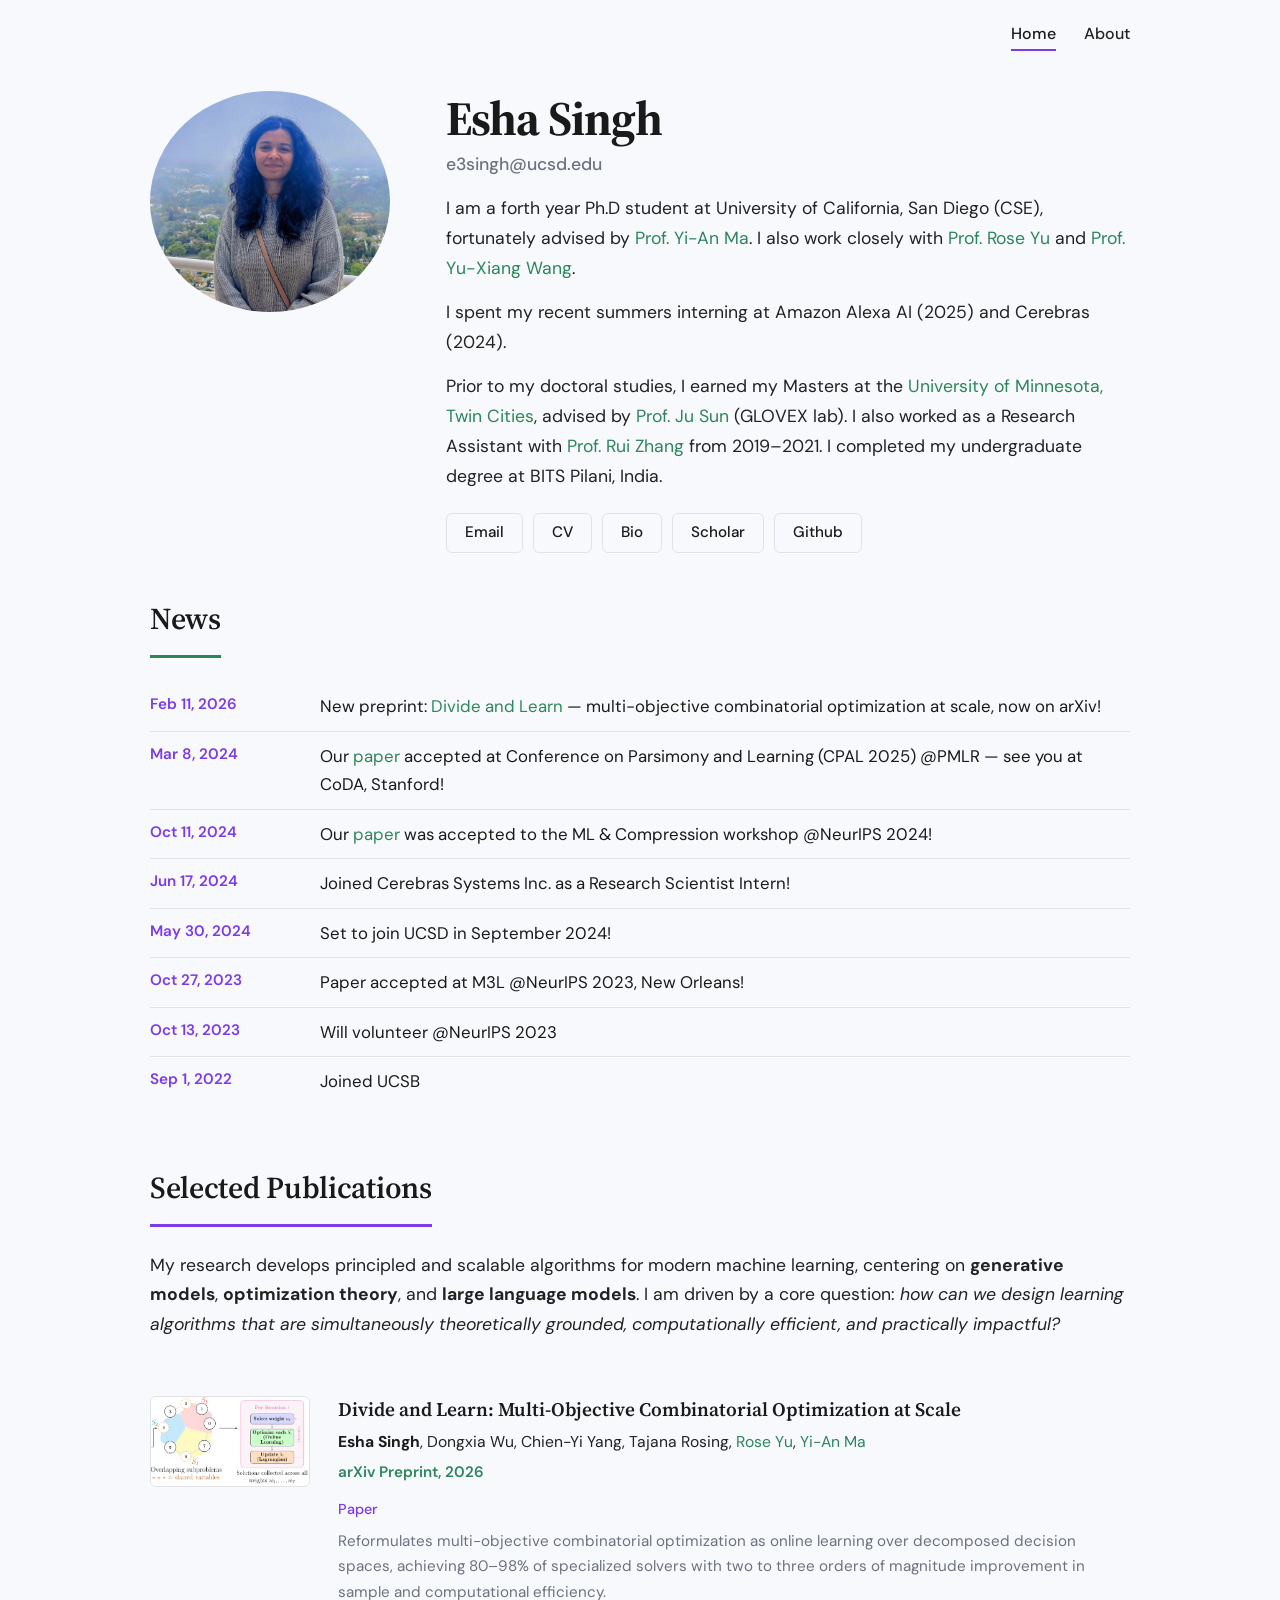
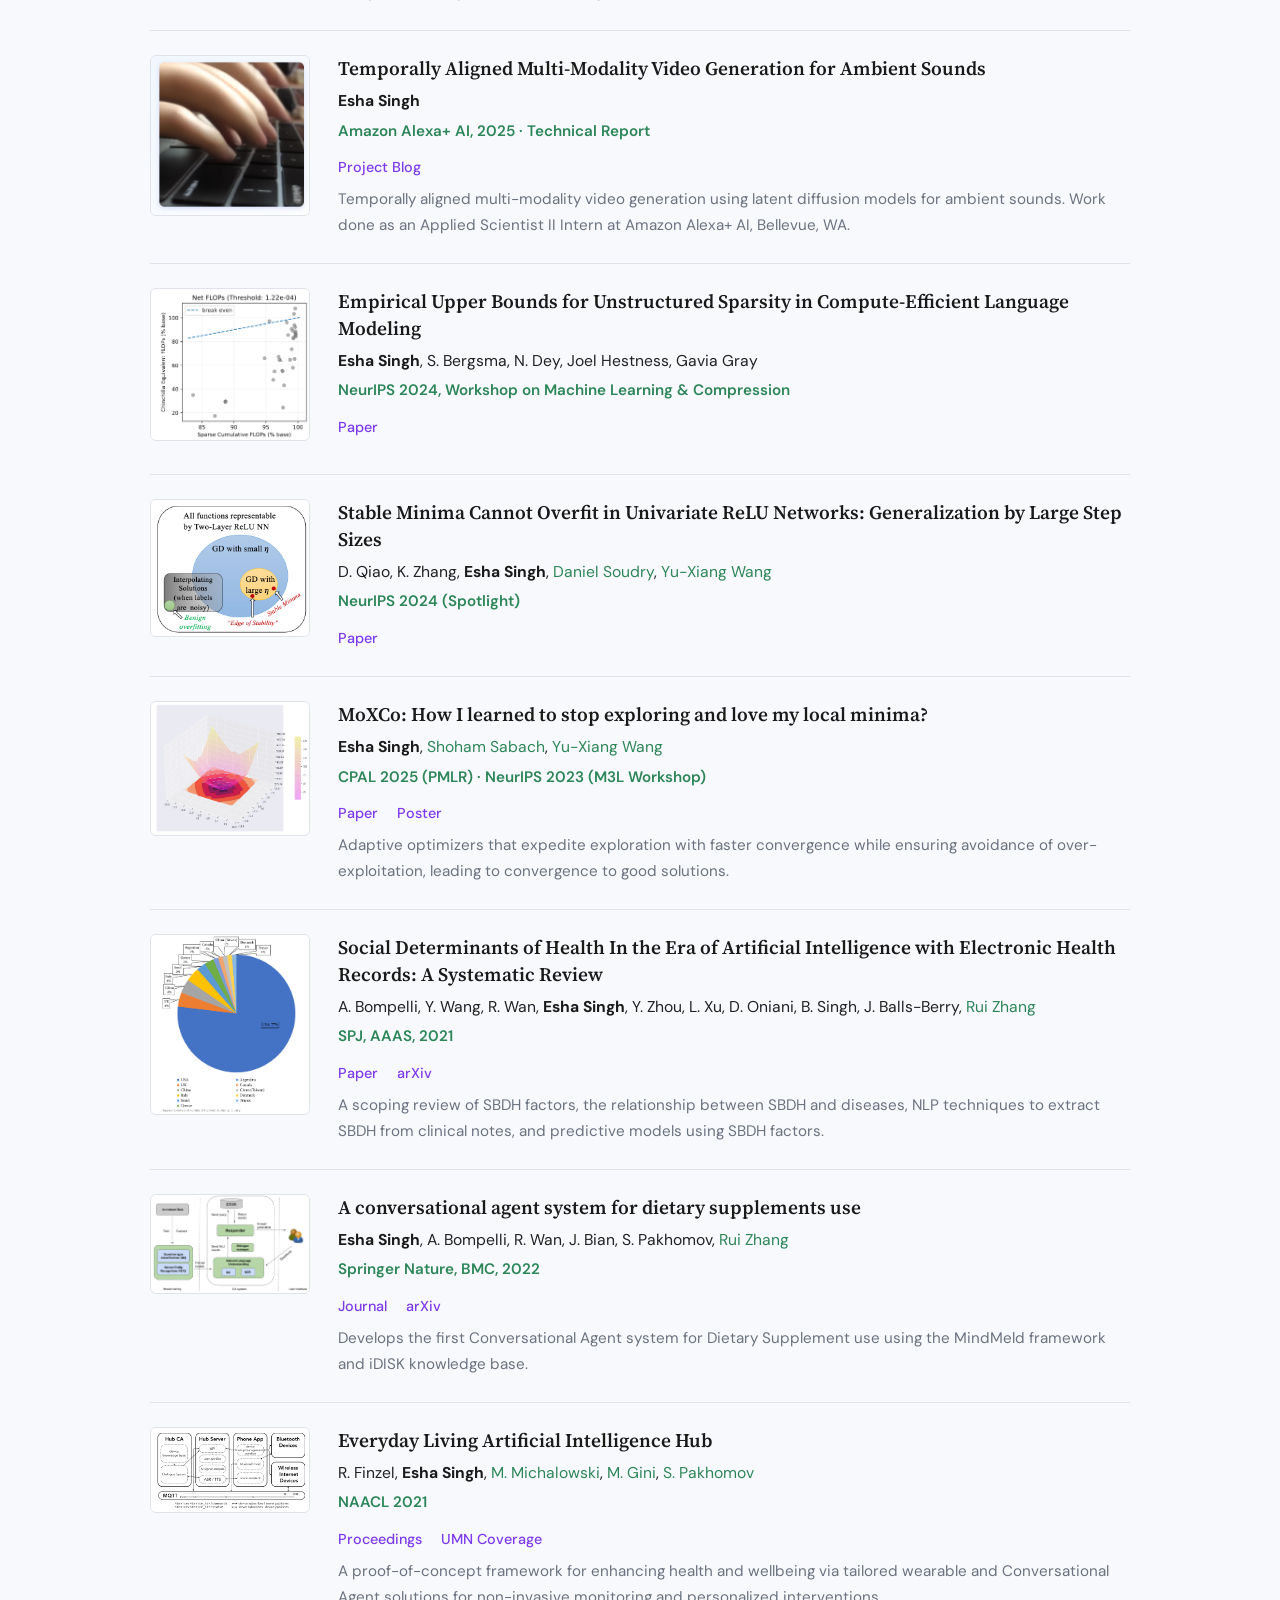
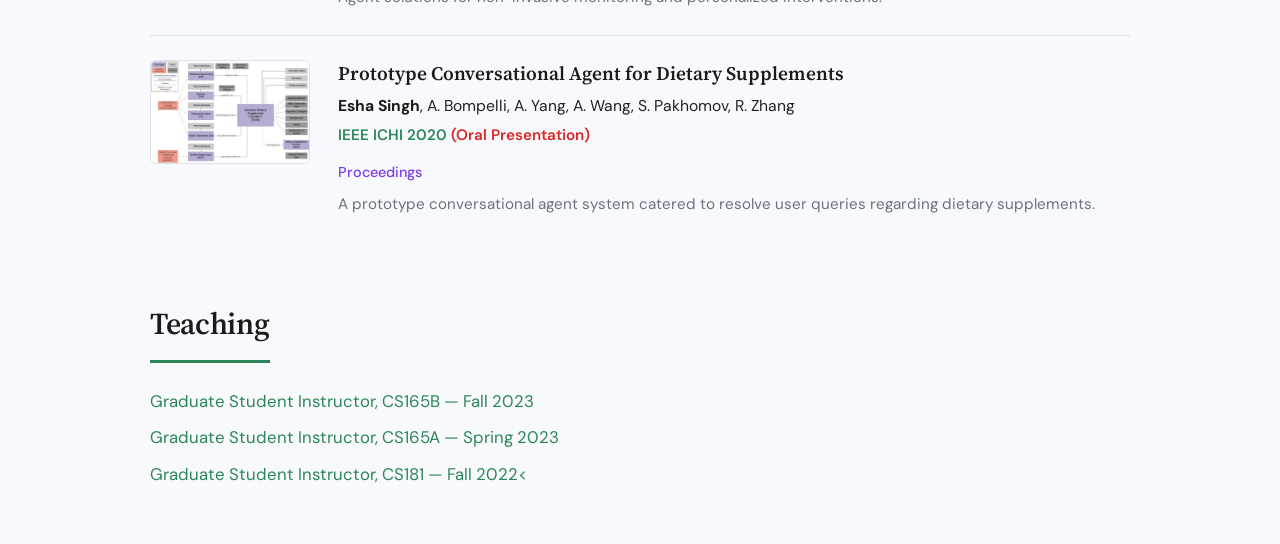
==== index.html @ 7a0de91f "Update fix email  index.html" ====
<!DOCTYPE HTML>
<html lang="en">
<head>
  <meta charset="UTF-8">
  <meta name="viewport" content="width=device-width, initial-scale=1">
  <title>Esha Singh</title>
  <link rel="preconnect" href="https://fonts.googleapis.com">
  <link href="https://fonts.googleapis.com/css2?family=Source+Serif+4:ital,opsz,wght@0,8..60,300;0,8..60,400;0,8..60,600;0,8..60,700;1,8..60,400&family=DM+Sans:wght@400;500;600&display=swap" rel="stylesheet">
  <style>
    :root {
      --text-primary: #1a1a1a;
      --text-secondary: #222;
      --text-muted: #6b7280;
      --accent: #2d8659;
      --accent-hover: #236b47;
      --accent-green: #2d8659;
      --accent-purple: #7c3aed;
      --accent-blue: #2563eb;
      --bg: #f8f9fc;
      --card-bg: #fff;
      --border: #e0e2ea;
      --highlight-bg: #ecfdf5;
    }

    * { margin: 0; padding: 0; box-sizing: border-box; }

    body {
      font-family: 'DM Sans', sans-serif;
      background: var(--bg);
      color: var(--text-primary);
      font-size: 17px;
      line-height: 1.7;
      -webkit-font-smoothing: antialiased;
    }

    a {
      color: var(--accent);
      text-decoration: none;
      transition: color 0.2s;
    }
    a:hover { color: var(--accent-hover); text-decoration: underline; }

    /* ── NAV ── */
    nav {
      max-width: 1060px;
      margin: 0 auto;
      padding: 20px 40px 0;
      display: flex;
      justify-content: flex-end;
      gap: 28px;
    }
    nav a {
      font-size: 1rem;
      font-weight: 500;
      color: var(--text-secondary);
      text-decoration: none;
      padding-bottom: 2px;
      border-bottom: 2px solid transparent;
      transition: all 0.2s;
    }
    nav a:hover {
      color: var(--text-primary);
      text-decoration: none;
      border-bottom-color: var(--accent-purple);
    }
    nav a.active {
      color: var(--text-primary);
      border-bottom-color: var(--accent-purple);
    }

    /* ── HERO ── */
    .hero {
      max-width: 1060px;
      margin: 0 auto;
      padding: 40px 40px 40px;
      display: flex;
      gap: 56px;
      align-items: flex-start;
    }

    .hero-photo {
      flex-shrink: 0;
      width: 240px;
    }
    .hero-photo img {
      width: 100%;
      max-width: 240px;
      height: auto;
      border-radius: 50%;
      display: block;
    }

    .hero-text h1 {
      font-family: 'Source Serif 4', serif;
      font-weight: 700;
      font-size: 3rem;
      letter-spacing: -0.02em;
      line-height: 1.15;
      margin-bottom: 4px;
    }

    .hero-email {
      font-size: 1rem;
      margin-bottom: 18px;
      color: var(--text-muted);
    }
    .hero-email a {
      color: var(--text-muted);
      font-weight: 500;
    }
    .hero-email a:hover { color: var(--accent); }

    .hero-text p {
      font-size: 1.1rem;
      color: var(--text-secondary);
      margin-bottom: 14px;
    }

    .hero-links {
      margin-top: 22px;
      display: flex;
      flex-wrap: wrap;
      gap: 10px;
    }
    .hero-links a {
      display: inline-block;
      padding: 6px 18px;
      border: 1.5px solid var(--border);
      border-radius: 6px;
      font-size: 0.95rem;
      font-weight: 500;
      color: var(--text-primary);
      transition: all 0.2s;
    }
    .hero-links a:hover {
      border-color: var(--accent);
      color: var(--accent);
      text-decoration: none;
      background: var(--highlight-bg);
    }

    /* ── SECTIONS ── */
    .container {
      max-width: 1060px;
      margin: 0 auto;
      padding: 0 40px;
    }

    section { margin-bottom: 56px; }

    h2 {
      font-family: 'Source Serif 4', serif;
      font-size: 1.9rem;
      font-weight: 600;
      margin-bottom: 24px;
      letter-spacing: -0.01em;
      padding-bottom: 10px;
      border-bottom: 3px solid var(--accent);
      display: inline-block;
    }

    /* Alternating cool tones on section headers */
    section:nth-of-type(2) h2 { border-bottom-color: var(--accent-purple); }
    section:nth-of-type(3) h2 { border-bottom-color: var(--accent-green); }

    /* ── NEWS ── */
    .news-item {
      display: flex;
      gap: 20px;
      padding: 10px 0;
      border-bottom: 1px solid var(--border);
      font-size: 1.05rem;
    }
    .news-item:last-child { border-bottom: none; }
    .news-date {
      flex-shrink: 0;
      width: 150px;
      font-weight: 600;
      color: var(--accent-purple);
      font-size: 0.95rem;
    }

    /* ── RESEARCH ── */
    .research-intro {
      font-size: 1.1rem;
      color: var(--text-secondary);
      margin-bottom: 32px;
    }

    .paper {
      display: flex;
      gap: 28px;
      padding: 24px 0;
      border-bottom: 1px solid var(--border);
      align-items: flex-start;
    }
    .paper:last-child { border-bottom: none; }

    .paper-thumb {
      flex-shrink: 0;
      width: 160px;
    }
    .paper-thumb img {
      width: 160px;
      border-radius: 6px;
      border: 1px solid var(--border);
    }

    .paper-info { flex: 1; }

    .paper-title {
      font-family: 'Source Serif 4', serif;
      font-size: 1.2rem;
      font-weight: 600;
      color: var(--text-primary);
      line-height: 1.4;
      margin-bottom: 6px;
    }
    .paper-title a { color: var(--text-primary); }
    .paper-title a:hover { color: var(--accent); }

    .paper-authors {
      font-size: 0.98rem;
      color: var(--text-secondary);
      margin-bottom: 4px;
    }
    .paper-authors strong { color: var(--text-primary); }

    .paper-venue {
      font-size: 0.95rem;
      font-weight: 600;
      color: var(--accent-green);
      margin-bottom: 8px;
    }
    .paper-venue .oral { color: #dc2626; }

    .paper-desc {
      font-size: 0.95rem;
      color: var(--text-muted);
      margin-top: 6px;
    }

    .paper-links a {
      font-size: 0.9rem;
      font-weight: 500;
      margin-right: 14px;
      color: var(--accent-purple);
    }
    .paper-links a:hover { color: var(--accent); }

    /* ── TEACHING ── */
    .teaching-list {
      font-size: 1.05rem;
      color: var(--text-secondary);
    }
    .teaching-list p { margin-bottom: 8px; }

    /* ── FOOTER ── */
    footer {
      text-align: center;
      padding: 40px 20px 30px;
      font-size: 0.85rem;
      color: var(--text-muted);
    }

    /* ── RESPONSIVE ── */
    @media (max-width: 700px) {
      .hero {
        flex-direction: column;
        padding: 36px 20px 24px;
        gap: 28px;
      }
      .hero-photo { width: 180px; }
      .hero-photo img { width: 180px; height: 180px; }
      .hero-text h1 { font-size: 2.2rem; }
      .container { padding: 0 20px; }
      .paper { flex-direction: column; gap: 14px; }
      .paper-thumb { width: 100%; }
      .paper-thumb img { width: 100%; max-width: 240px; height: auto; }
      .news-item { flex-direction: column; gap: 2px; }
      .news-date { width: auto; }
    }
  </style>
</head>
<body>

  <!-- ══════ NAV ══════ -->
  <nav>
    <a href="index.html" class="active">Home</a>
    <a href="about.html">About</a>
  </nav>

  <!-- ══════ HERO ══════ -->
  <header class="hero">
    <div class="hero-photo">
      <img src="images/EshaSingh.jpg" alt="Esha Singh">
    </div>
    <div class="hero-text">
      <h1>Esha Singh</h1>
      <p class="hero-email"><a href="mailto:e3singh@ucsd.edu">e3singh@ucsd.edu</a></p>
      <p>
        I am a forth year Ph.D student at University of California, San Diego (CSE), fortunately advised by <a href="https://sites.google.com/view/yianma/home">Prof. Yi-An Ma</a>. I also work closely with <a href="https://roseyu.com/">Prof. Rose Yu</a> and <a href="https://sites.cs.ucsb.edu/~yuxiangw/">Prof. Yu-Xiang Wang</a>.
      </p>
      <p>
        I spent my recent summers interning at Amazon Alexa AI (2025) and Cerebras (2024).
      </p>
      <p>
        Prior to my doctoral studies, I earned my Masters at the <a href="https://cse.umn.edu/cs">University of Minnesota, Twin Cities</a>, advised by <a href="https://sunju.org/">Prof. Ju Sun</a> (GLOVEX lab). I also worked as a Research Assistant with <a href="https://ruizhang.umn.edu/">Prof. Rui Zhang</a> from 2019–2021. I completed my undergraduate degree at BITS Pilani, India.
      </p>
      <div class="hero-links">
        <a href="mailto:e3singh@ucsd.edu">Email</a>
        <a href="data/EshaSingh-CV.pdf">CV</a>
        <a href="data/EshaSingh-bio.txt">Bio</a>
        <a href="https://scholar.google.com/citations?user=8w_EDpgAAAAJ&hl=en">Scholar</a>
        <a href="https://github.com/esha-singh/">Github</a>
      </div>
    </div>
  </header>

  <div class="container">

    <!-- ══════ NEWS ══════ -->
    <section>
      <h2>News</h2>
      <div class="news-item">
        <span class="news-date">Feb 11, 2026</span>
        <span>New preprint: <a href="https://arxiv.org/abs/2602.11346">Divide and Learn</a> — multi-objective combinatorial optimization at scale, now on arXiv!</span>
      </div>
      <div class="news-item">
        <span class="news-date">Mar 8, 2024</span>
        <span>Our <a href="https://neurips.cc/virtual/2024/workshop/84753">paper</a> accepted at Conference on Parsimony and Learning (CPAL 2025) @PMLR — see you at CoDA, Stanford!</span>
      </div>
      <div class="news-item">
        <span class="news-date">Oct 11, 2024</span>
        <span>Our <a href="https://neurips.cc/virtual/2024/workshop/84753">paper</a> was accepted to the ML &amp; Compression workshop @NeurIPS 2024!</span>
      </div>
      <div class="news-item">
        <span class="news-date">Jun 17, 2024</span>
        <span>Joined Cerebras Systems Inc. as a Research Scientist Intern!</span>
      </div>
      <div class="news-item">
        <span class="news-date">May 30, 2024</span>
        <span>Set to join UCSD in September 2024!</span>
      </div>
      <div class="news-item">
        <span class="news-date">Oct 27, 2023</span>
        <span>Paper accepted at M3L @NeurIPS 2023, New Orleans!</span>
      </div>
      <div class="news-item">
        <span class="news-date">Oct 13, 2023</span>
        <span>Will volunteer @NeurIPS 2023</span>
      </div>
      <div class="news-item">
        <span class="news-date">Sep 1, 2022</span>
        <span>Joined UCSB</span>
      </div>
    </section>

    <!-- ══════ RESEARCH ══════ -->
    <section>
      <h2>Selected Publications</h2>
      <p class="research-intro">
        My research develops principled and scalable algorithms for modern machine learning, centering on <strong>generative models</strong>, <strong>optimization theory</strong>, and <strong>large language models</strong>. I am driven by a core question: <em>how can we design learning algorithms that are simultaneously theoretically grounded, computationally efficient, and practically impactful?</em>
      </p>

      <div class="paper">
        <div class="paper-thumb"><img src="images/divide_and_learn.png" alt="divide and learn"></div>
        <div class="paper-info">
          <div class="paper-title"><a href="https://arxiv.org/abs/2602.11346">Divide and Learn: Multi-Objective Combinatorial Optimization at Scale</a></div>
          <div class="paper-authors"><strong>Esha Singh</strong>, Dongxia Wu, Chien-Yi Yang, Tajana Rosing, <a href="https://roseyu.com/">Rose Yu</a>, <a href="https://sites.google.com/view/yianma/home">Yi-An Ma</a></div>
          <div class="paper-venue">arXiv Preprint, 2026</div>
          <div class="paper-links"><a href="https://arxiv.org/abs/2602.11346">Paper</a></div>
          <p class="paper-desc">Reformulates multi-objective combinatorial optimization as online learning over decomposed decision spaces, achieving 80–98% of specialized solvers with two to three orders of magnitude improvement in sample and computational efficiency.</p>
        </div>
      </div>

      <div class="paper">
        <div class="paper-thumb"><img src="images/ambientnova.png" alt="ambient nova"></div>
        <div class="paper-info">
          <div class="paper-title"><a href="https://esha-singh.github.io/ambientnova/">Temporally Aligned Multi-Modality Video Generation for Ambient Sounds</a></div>
          <div class="paper-authors"><strong>Esha Singh</strong></div>
          <div class="paper-venue">Amazon Alexa+ AI, 2025 · Technical Report</div>
          <div class="paper-links"><a href="https://esha-singh.github.io/ambientnova/">Project Blog</a></div>
          <p class="paper-desc">Temporally aligned multi-modality video generation using latent diffusion models for ambient sounds. Work done as an Applied Scientist II Intern at Amazon Alexa+ AI, Bellevue, WA.</p>
        </div>
      </div>

      <div class="paper">
        <div class="paper-thumb"><img src="images/sparsity.png" alt="sparsity"></div>
        <div class="paper-info">
          <div class="paper-title"><a href="https://openreview.net/forum?id=8s8w7nwCuk">Empirical Upper Bounds for Unstructured Sparsity in Compute-Efficient Language Modeling</a></div>
          <div class="paper-authors"><strong>Esha Singh</strong>, S. Bergsma, N. Dey, Joel Hestness, Gavia Gray</div>
          <div class="paper-venue">NeurIPS 2024, Workshop on Machine Learning &amp; Compression</div>
          <div class="paper-links"><a href="">Paper</a></div>
        </div>
      </div>

      <div class="paper">
        <div class="paper-thumb"><img src="images/twonn.png" alt="twonn"></div>
        <div class="paper-info">
          <div class="paper-title"><a href="https://openreview.net/forum?id=8s8w7nwCuk">Stable Minima Cannot Overfit in Univariate ReLU Networks: Generalization by Large Step Sizes</a></div>
          <div class="paper-authors">D. Qiao, K. Zhang, <strong>Esha Singh</strong>, <a href="https://soudry.github.io/">Daniel Soudry</a>, <a href="https://sites.cs.ucsb.edu/~yuxiangw/">Yu-Xiang Wang</a></div>
          <div class="paper-venue">NeurIPS 2024 (Spotlight)</div>
          <div class="paper-links"><a href="https://arxiv.org/abs/2406.06838">Paper</a></div>
        </div>
      </div>

      <div class="paper">
        <div class="paper-thumb"><img src="images/losslandscape_moxco.png" alt="moxco"></div>
        <div class="paper-info">
          <div class="paper-title"><a href="https://openreview.net/forum?id=8s8w7nwCuk">MoXCo: How I learned to stop exploring and love my local minima?</a></div>
          <div class="paper-authors"><strong>Esha Singh</strong>, <a href="https://scholar.google.com/citations?user=42D12TkAAAAJ&hl=en">Shoham Sabach</a>, <a href="https://sites.cs.ucsb.edu/~yuxiangw/">Yu-Xiang Wang</a></div>
          <div class="paper-venue">CPAL 2025 (PMLR) · NeurIPS 2023 (M3L Workshop)</div>
          <div class="paper-links"><a href="https://openreview.net/forum?id=8s8w7nwCuk">Paper</a> <a href="https://neurips.cc/virtual/2023/workshop/66507">Poster</a></div>
          <p class="paper-desc">Adaptive optimizers that expedite exploration with faster convergence while ensuring avoidance of over-exploitation, leading to convergence to good solutions.</p>
        </div>
      </div>

      <div class="paper">
        <div class="paper-thumb"><img src="images/survey.png" alt="survey"></div>
        <div class="paper-info">
          <div class="paper-title"><a href="https://spj.science.org/doi/10.34133/2021/9759016?permanently=true">Social Determinants of Health In the Era of Artificial Intelligence with Electronic Health Records: A Systematic Review</a></div>
          <div class="paper-authors">A. Bompelli, Y. Wang, R. Wan, <strong>Esha Singh</strong>, Y. Zhou, L. Xu, D. Oniani, B. Singh, J. Balls-Berry, <a href="https://ruizhang.umn.edu/">Rui Zhang</a></div>
          <div class="paper-venue">SPJ, AAAS, 2021</div>
          <div class="paper-links"><a href="https://spj.science.org/doi/10.34133/2021/9759016?permanently=true">Paper</a> <a href="https://arxiv.org/abs/2102.04216">arXiv</a></div>
          <p class="paper-desc">A scoping review of SBDH factors, the relationship between SBDH and diseases, NLP techniques to extract SBDH from clinical notes, and predictive models using SBDH factors.</p>
        </div>
      </div>

      <div class="paper">
        <div class="paper-thumb"><img src="images/NLU.png" alt="conversational agent"></div>
        <div class="paper-info">
          <div class="paper-title"><a href="https://bmcmedinformdecismak.biomedcentral.com/articles/10.1186/s12911-022-01888-5">A conversational agent system for dietary supplements use</a></div>
          <div class="paper-authors"><strong>Esha Singh</strong>, A. Bompelli, R. Wan, J. Bian, S. Pakhomov, <a href="https://ruizhang.umn.edu/">Rui Zhang</a></div>
          <div class="paper-venue">Springer Nature, BMC, 2022</div>
          <div class="paper-links"><a href="https://bmcmedinformdecismak.biomedcentral.com/articles/10.1186/s12911-022-01888-5">Journal</a> <a href="https://arxiv.org/abs/2104.01543">arXiv</a></div>
          <p class="paper-desc">Develops the first Conversational Agent system for Dietary Supplement use using the MindMeld framework and iDISK knowledge base.</p>
        </div>
      </div>

      <div class="paper">
        <div class="paper-thumb"><img src="images/everydayliving.png" alt="everyday living AI"></div>
        <div class="paper-info">
          <div class="paper-title"><a href="https://aclanthology.org/2021.dash-1.15/">Everyday Living Artificial Intelligence Hub</a></div>
          <div class="paper-authors">R. Finzel, <strong>Esha Singh</strong>, <a href="https://nursing.umn.edu/our-faculty-staff/our-faculty/martin-michalowski">M. Michalowski</a>, <a href="https://cse.umn.edu/cs/maria-gini">M. Gini</a>, <a href="https://www.pharmacy.umn.edu/our-faculty-staff/our-faculty/serguei-pakhomov">S. Pakhomov</a></div>
          <div class="paper-venue">NAACL 2021</div>
          <div class="paper-links"><a href="https://aclanthology.org/2021.dash-1.15/">Proceedings</a> <a href="https://cse.umn.edu/cs/feature-stories/everyday-living-artificial-intelligence-hub-conference-paper">UMN Coverage</a></div>
          <p class="paper-desc">A proof-of-concept framework for enhancing health and wellbeing via tailored wearable and Conversational Agent solutions for non-invasive monitoring and personalized interventions.</p>
        </div>
      </div>

      <div class="paper">
        <div class="paper-thumb"><img src="images/idisk.png" alt="idisk"></div>
        <div class="paper-info">
          <div class="paper-title"><a href="https://ieeexplore.ieee.org/document/9374355">Prototype Conversational Agent for Dietary Supplements</a></div>
          <div class="paper-authors"><strong>Esha Singh</strong>, A. Bompelli, A. Yang, A. Wang, S. Pakhomov, R. Zhang</div>
          <div class="paper-venue">IEEE ICHI 2020 <span class="oral">(Oral Presentation)</span></div>
          <div class="paper-links"><a href="https://ieeexplore.ieee.org/document/9374355">Proceedings</a></div>
          <p class="paper-desc">A prototype conversational agent system catered to resolve user queries regarding dietary supplements.</p>
        </div>
      </div>
    </section>

    <!-- ══════ TEACHING ══════ -->
    <section>
      <h2>Teaching</h2>
      <div class="teaching-list">
        <p><a href="https://sites.cs.ucsb.edu/~yuxiangw/classes/CS165B-2023Fall/">Graduate Student Instructor, CS165B — Fall 2023</a></p>
        <p><a href="https://sites.cs.ucsb.edu/~yuxiangw/classes/AICourse-2023Spring/">Graduate Student Instructor, CS165A — Spring 2023</a></p>
        <p><a href="https://bionicvisionlab.org/teaching/2022-fall-cs181/">Graduate Student Instructor, CS181 — Fall 2022<
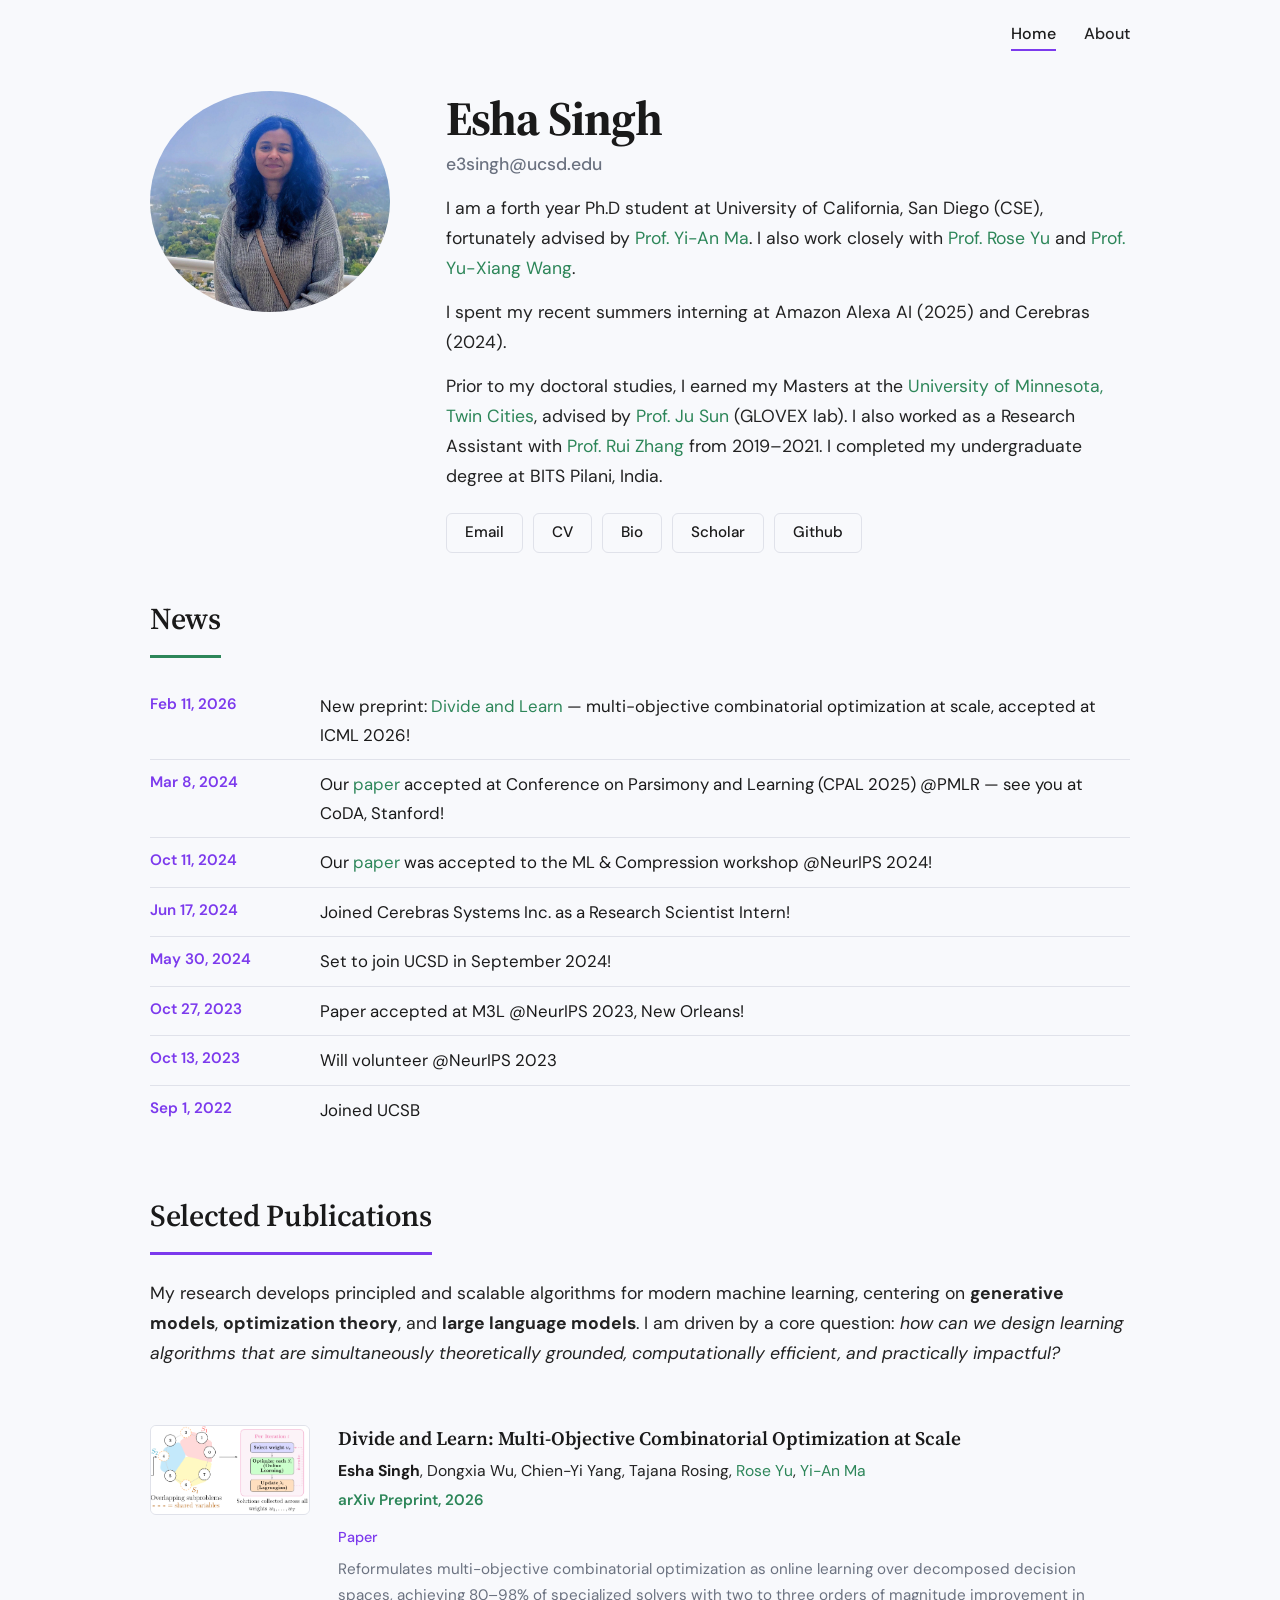
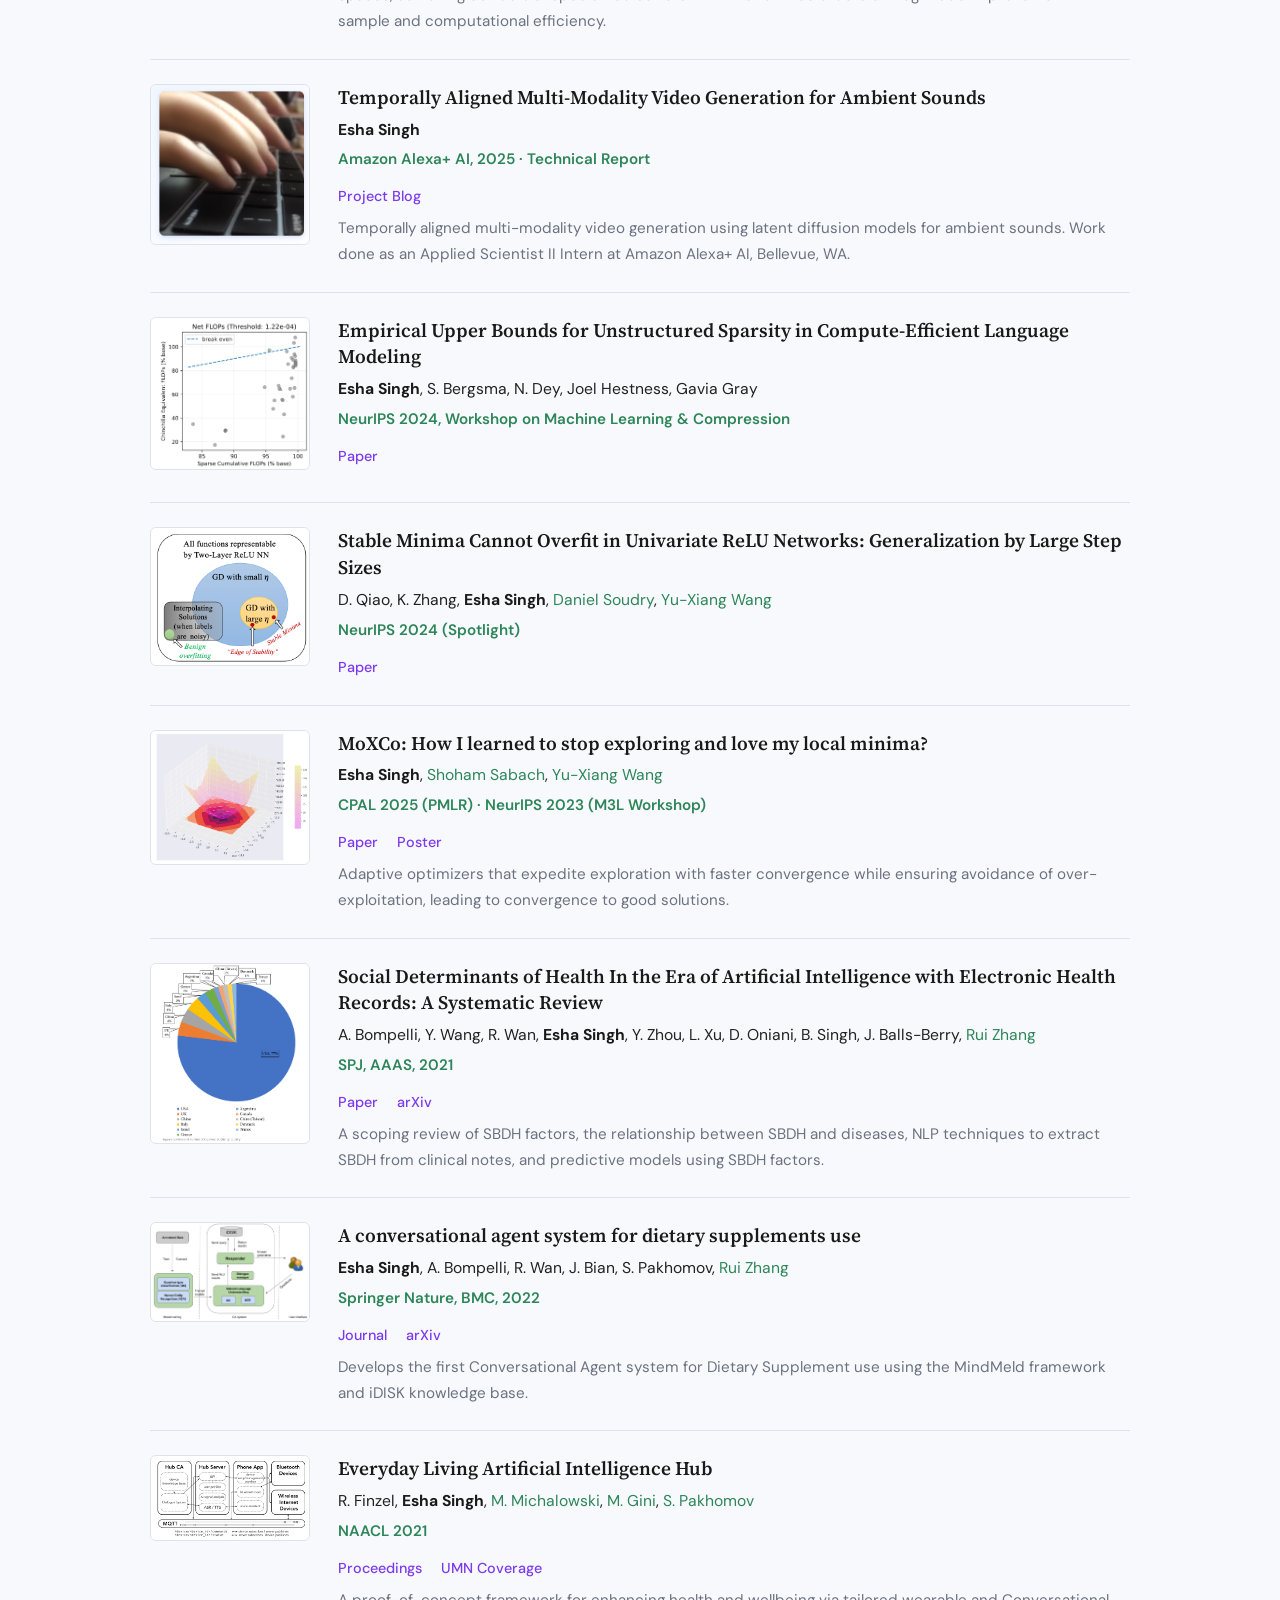
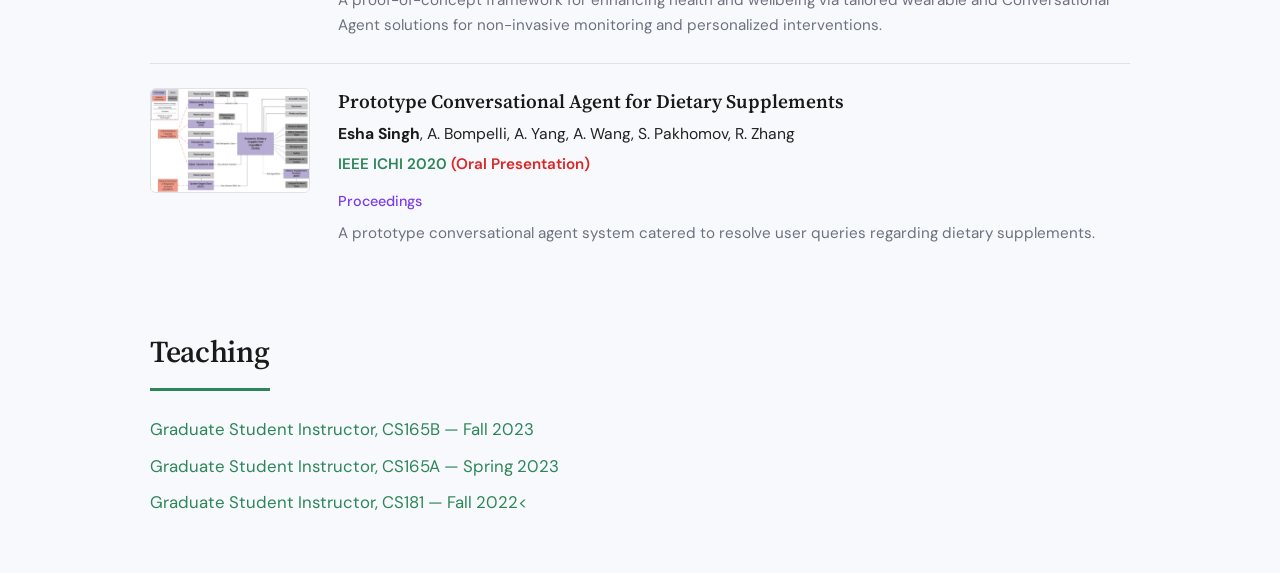
==== commit f838a1d9: "Update index.html" ====
--- a/index.html
+++ b/index.html
@@ -324,7 +324,7 @@
       <h2>News</h2>
       <div class="news-item">
         <span class="news-date">Feb 11, 2026</span>
-        <span>New preprint: <a href="https://arxiv.org/abs/2602.11346">Divide and Learn</a> — multi-objective combinatorial optimization at scale, now on arXiv!</span>
+        <span>New preprint: <a href="https://arxiv.org/abs/2602.11346">Divide and Learn</a> — multi-objective combinatorial optimization at scale, accepted at ICML 2026!</span>
       </div>
       <div class="news-item">
         <span class="news-date">Mar 8, 2024</span>
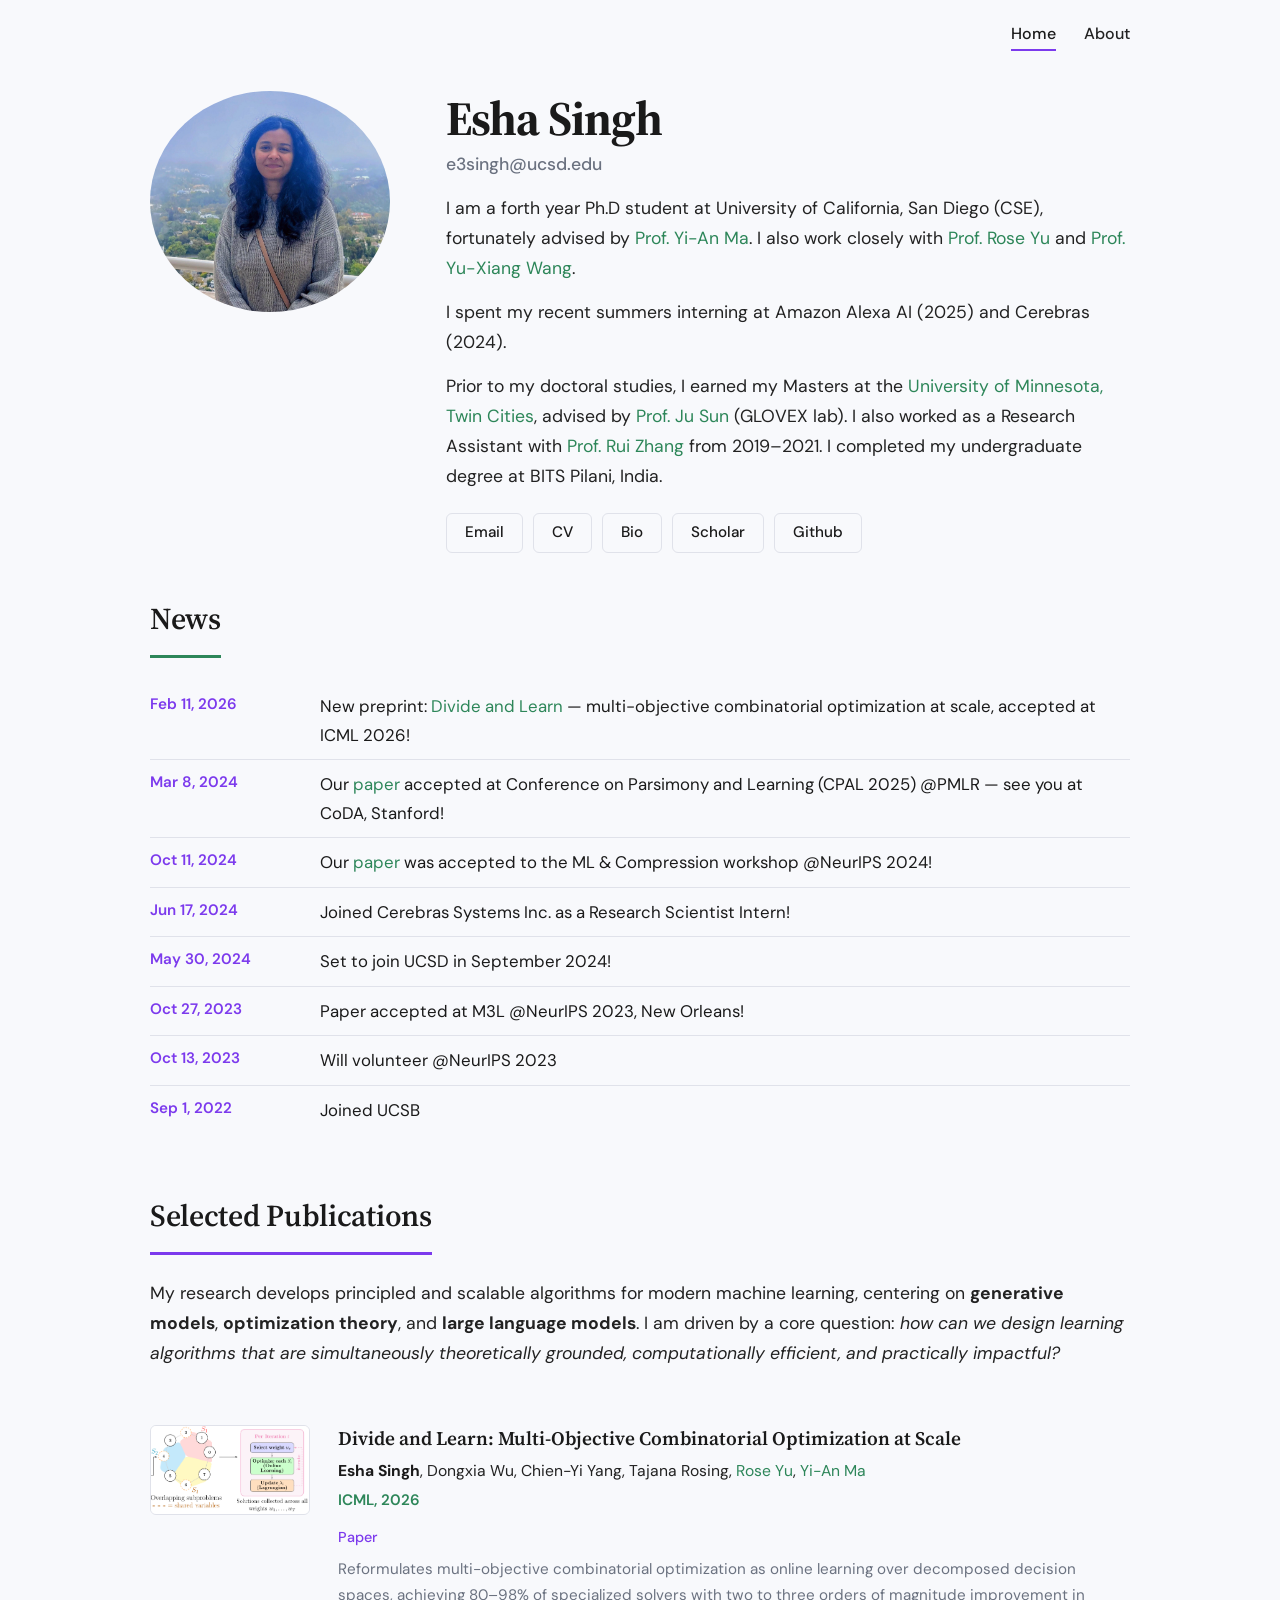
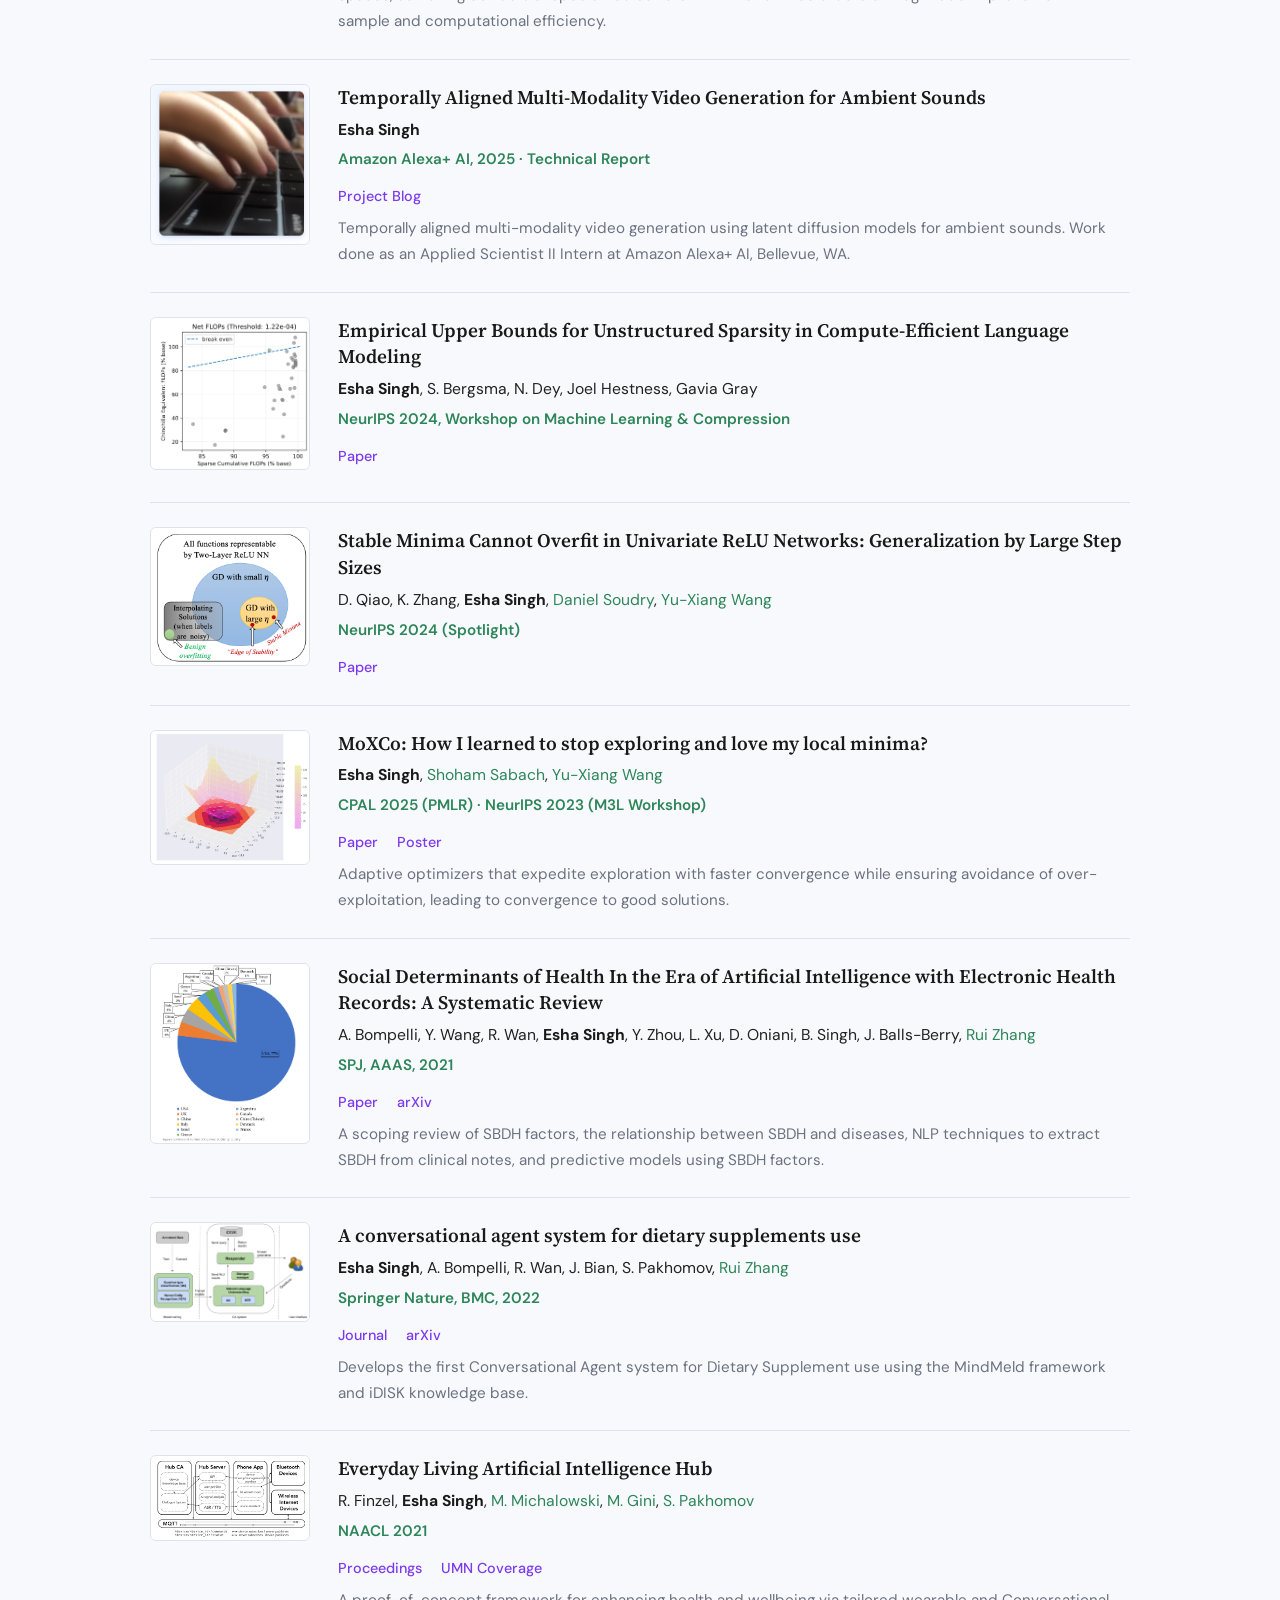
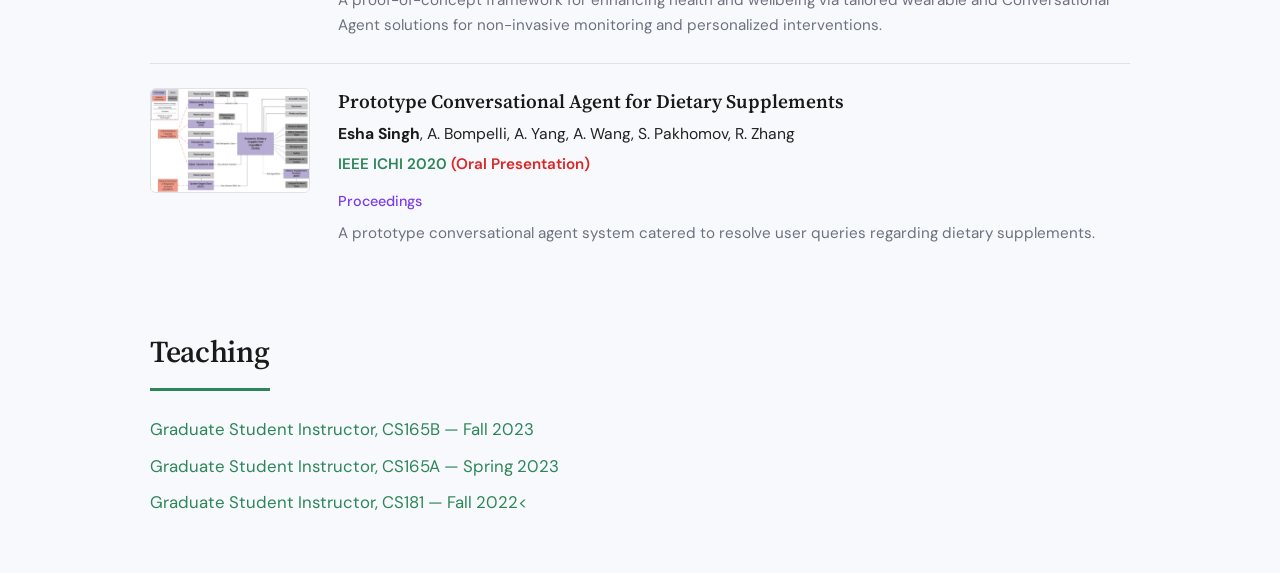
==== commit 1b4aa0cb: "Update index.html" ====
--- a/index.html
+++ b/index.html
@@ -368,7 +368,7 @@
         <div class="paper-info">
           <div class="paper-title"><a href="https://arxiv.org/abs/2602.11346">Divide and Learn: Multi-Objective Combinatorial Optimization at Scale</a></div>
           <div class="paper-authors"><strong>Esha Singh</strong>, Dongxia Wu, Chien-Yi Yang, Tajana Rosing, <a href="https://roseyu.com/">Rose Yu</a>, <a href="https://sites.google.com/view/yianma/home">Yi-An Ma</a></div>
-          <div class="paper-venue">arXiv Preprint, 2026</div>
+          <div class="paper-venue">ICML, 2026</div>
           <div class="paper-links"><a href="https://arxiv.org/abs/2602.11346">Paper</a></div>
           <p class="paper-desc">Reformulates multi-objective combinatorial optimization as online learning over decomposed decision spaces, achieving 80–98% of specialized solvers with two to three orders of magnitude improvement in sample and computational efficiency.</p>
         </div>
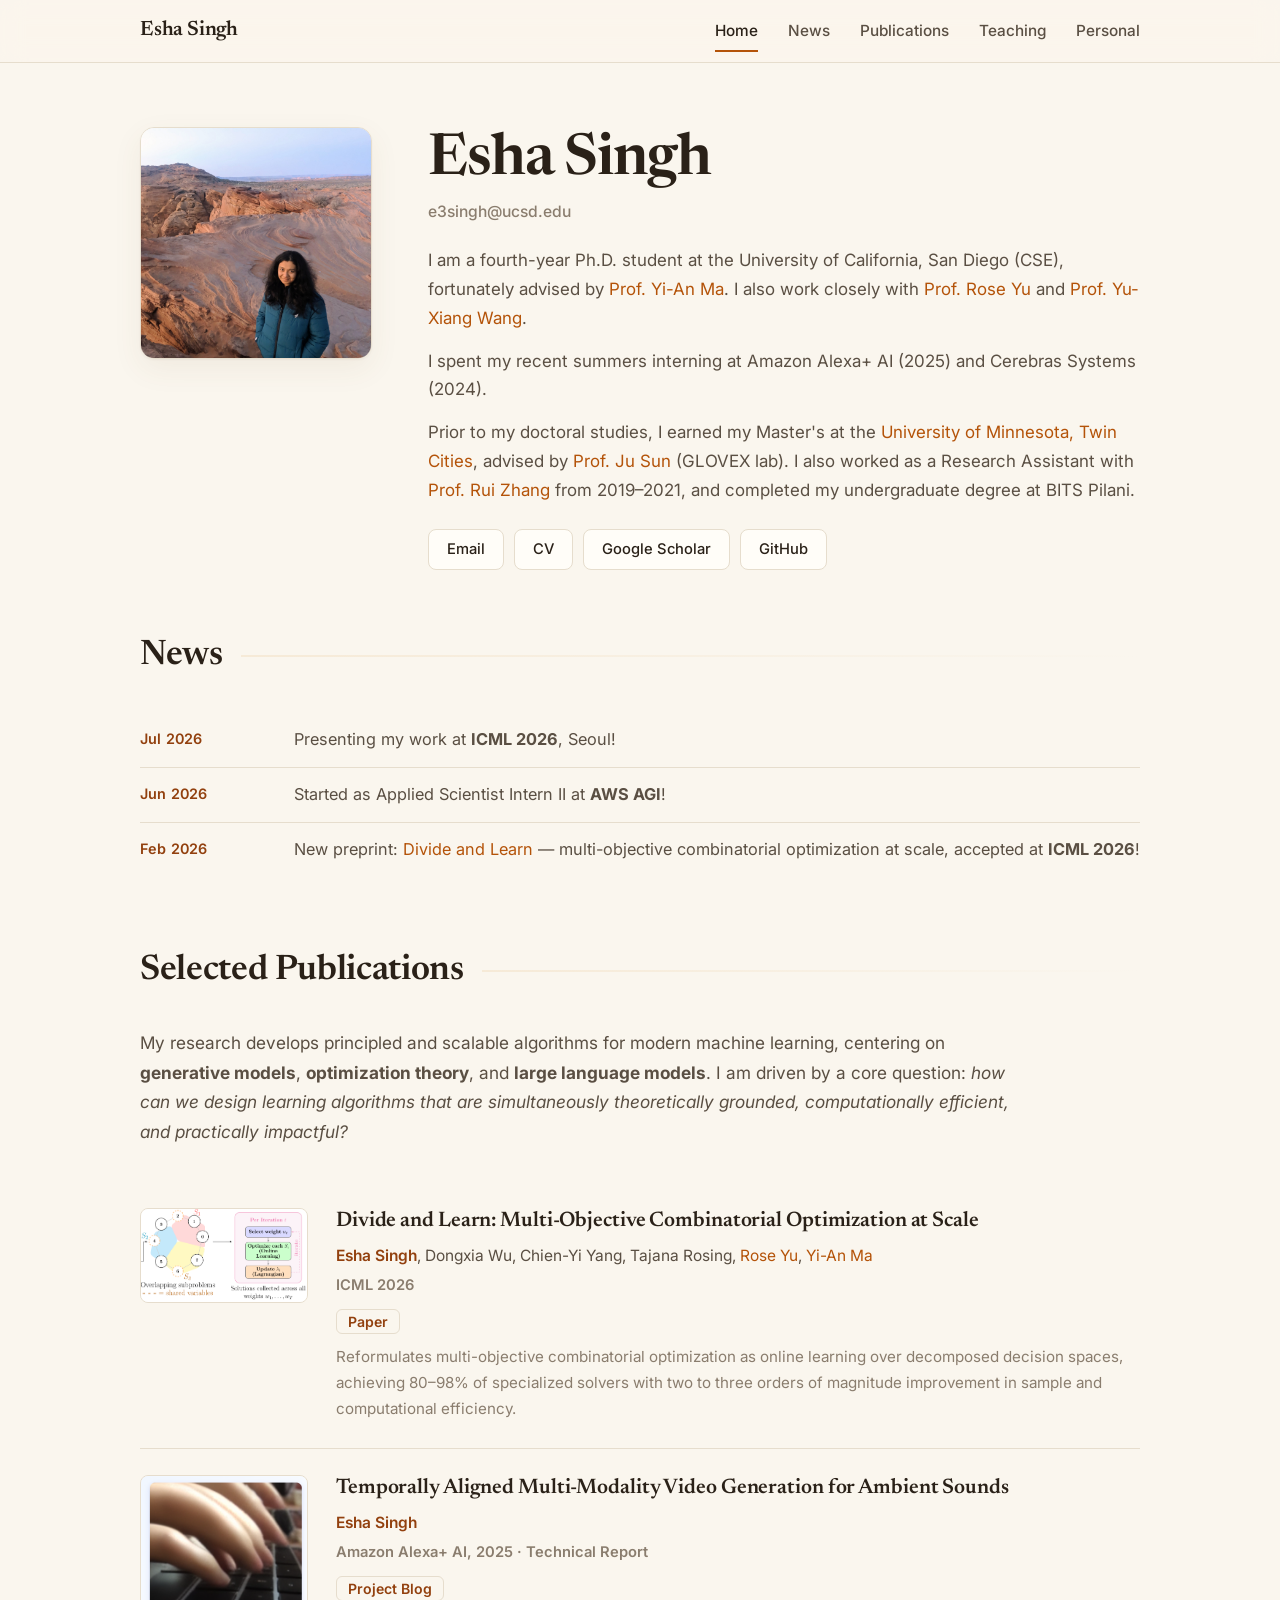
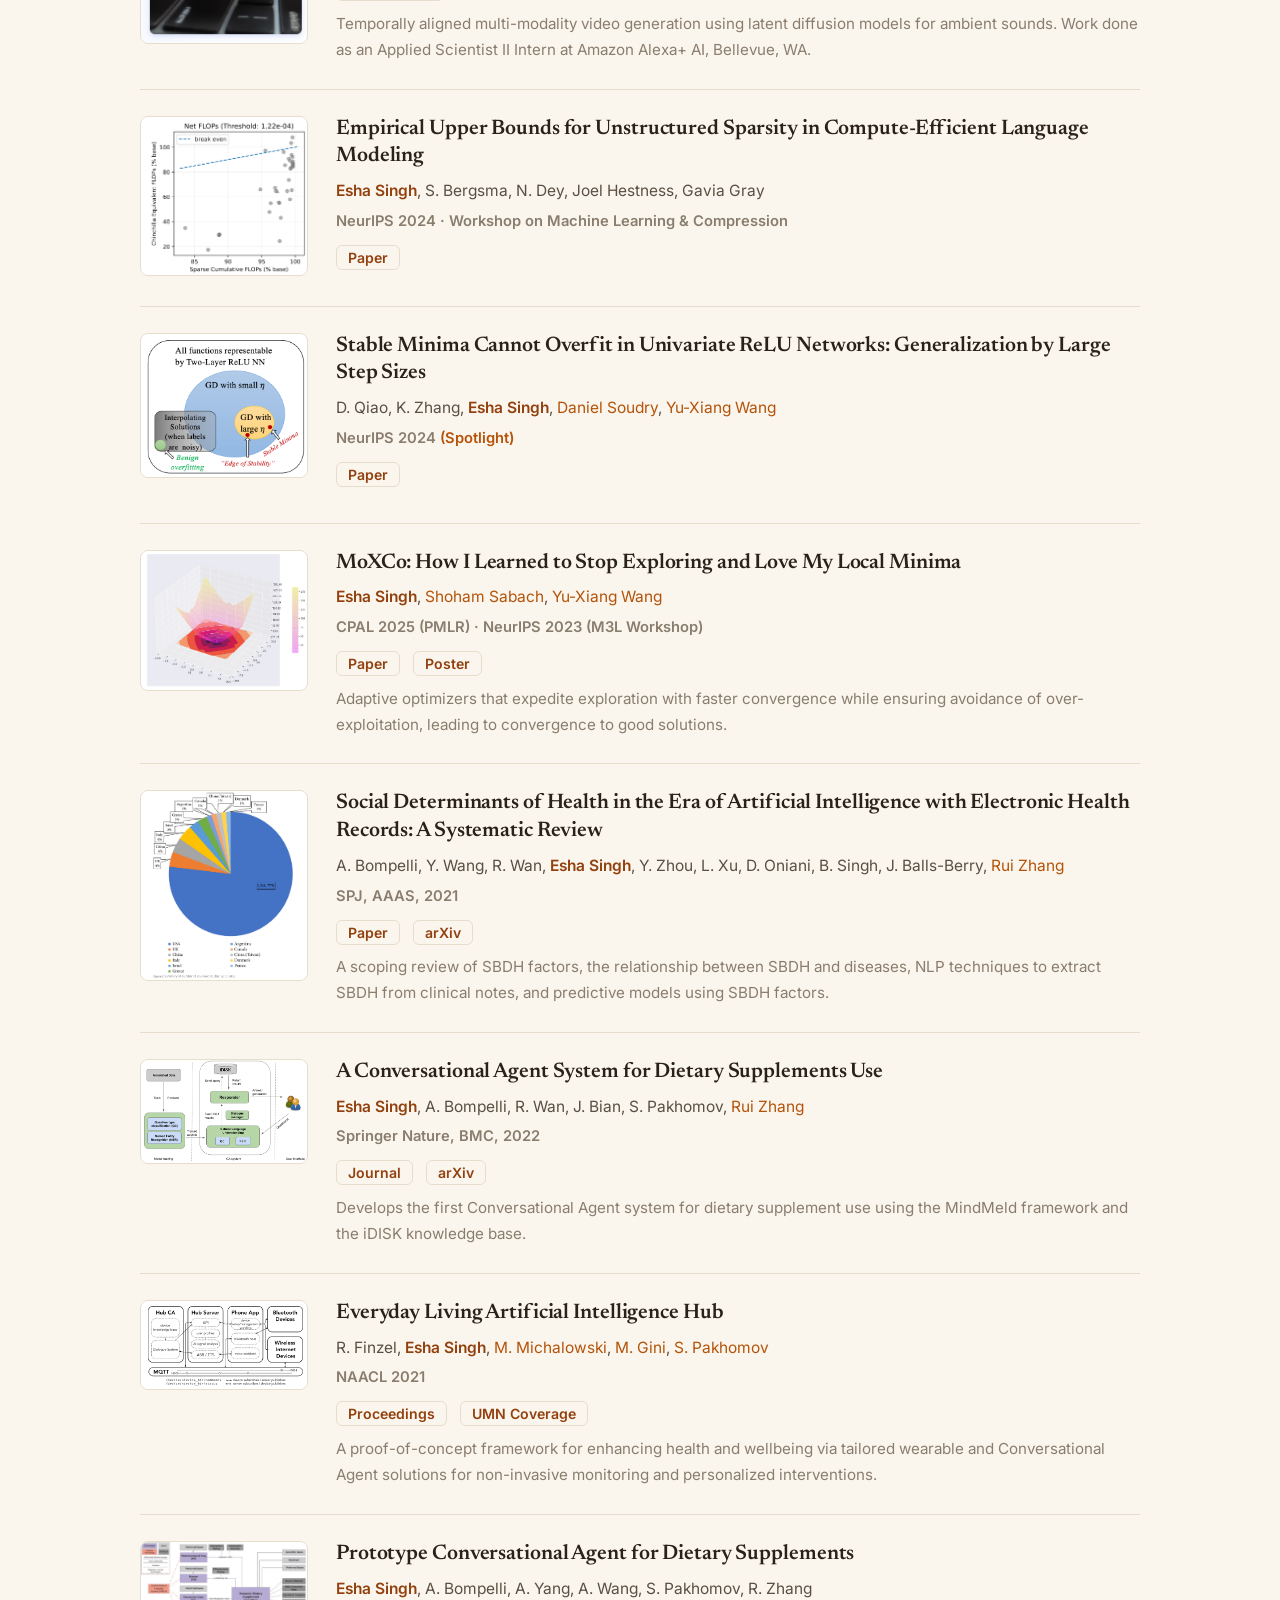
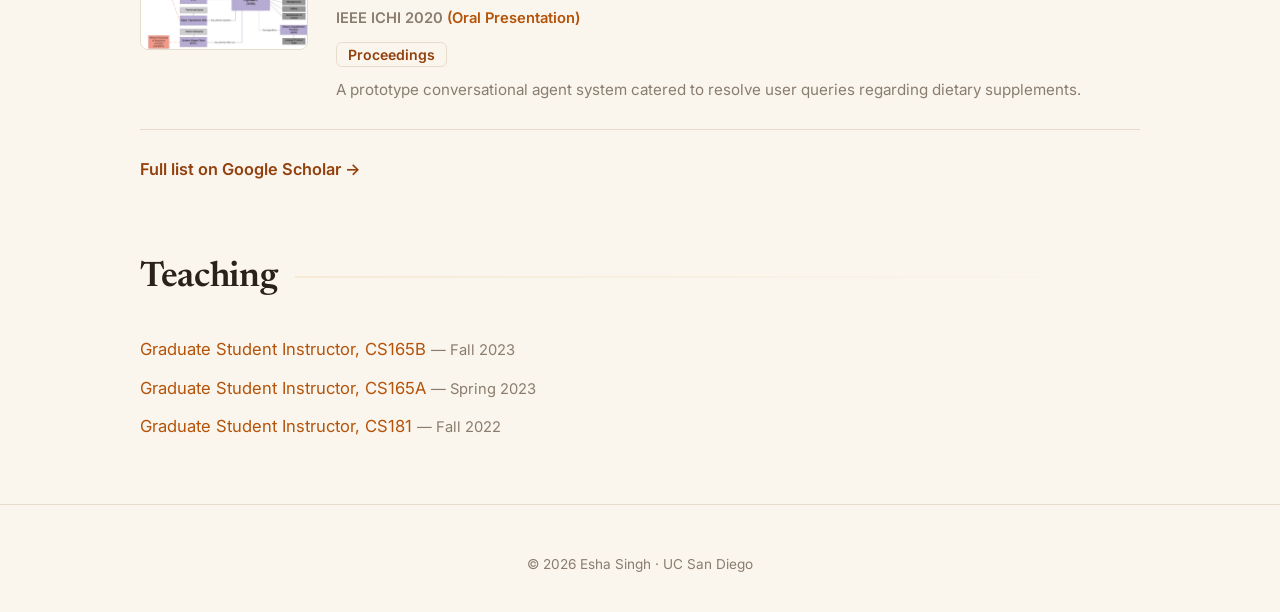
==== commit a4c894d6: "new update july 2026" ====
--- a/index.html
+++ b/index.html
@@ -3,316 +3,55 @@
 <head>
   <meta charset="UTF-8">
   <meta name="viewport" content="width=device-width, initial-scale=1">
+  <meta name="color-scheme" content="light">
+  <meta name="theme-color" content="#faf6ee">
   <title>Esha Singh</title>
+  <meta name="description" content="Esha Singh — Ph.D. student at UC San Diego working on generative models, optimization theory, and large language models.">
+  <link rel="icon" href="images/favicon/favicon.ico">
+  <link rel="apple-touch-icon" href="images/favicon/apple-touch-icon.png">
   <link rel="preconnect" href="https://fonts.googleapis.com">
-  <link href="https://fonts.googleapis.com/css2?family=Source+Serif+4:ital,opsz,wght@0,8..60,300;0,8..60,400;0,8..60,600;0,8..60,700;1,8..60,400&family=DM+Sans:wght@400;500;600&display=swap" rel="stylesheet">
-  <style>
-    :root {
-      --text-primary: #1a1a1a;
-      --text-secondary: #222;
-      --text-muted: #6b7280;
-      --accent: #2d8659;
-      --accent-hover: #236b47;
-      --accent-green: #2d8659;
-      --accent-purple: #7c3aed;
-      --accent-blue: #2563eb;
-      --bg: #f8f9fc;
-      --card-bg: #fff;
-      --border: #e0e2ea;
-      --highlight-bg: #ecfdf5;
-    }
-
-    * { margin: 0; padding: 0; box-sizing: border-box; }
-
-    body {
-      font-family: 'DM Sans', sans-serif;
-      background: var(--bg);
-      color: var(--text-primary);
-      font-size: 17px;
-      line-height: 1.7;
-      -webkit-font-smoothing: antialiased;
-    }
-
-    a {
-      color: var(--accent);
-      text-decoration: none;
-      transition: color 0.2s;
-    }
-    a:hover { color: var(--accent-hover); text-decoration: underline; }
-
-    /* ── NAV ── */
-    nav {
-      max-width: 1060px;
-      margin: 0 auto;
-      padding: 20px 40px 0;
-      display: flex;
-      justify-content: flex-end;
-      gap: 28px;
-    }
-    nav a {
-      font-size: 1rem;
-      font-weight: 500;
-      color: var(--text-secondary);
-      text-decoration: none;
-      padding-bottom: 2px;
-      border-bottom: 2px solid transparent;
-      transition: all 0.2s;
-    }
-    nav a:hover {
-      color: var(--text-primary);
-      text-decoration: none;
-      border-bottom-color: var(--accent-purple);
-    }
-    nav a.active {
-      color: var(--text-primary);
-      border-bottom-color: var(--accent-purple);
-    }
-
-    /* ── HERO ── */
-    .hero {
-      max-width: 1060px;
-      margin: 0 auto;
-      padding: 40px 40px 40px;
-      display: flex;
-      gap: 56px;
-      align-items: flex-start;
-    }
-
-    .hero-photo {
-      flex-shrink: 0;
-      width: 240px;
-    }
-    .hero-photo img {
-      width: 100%;
-      max-width: 240px;
-      height: auto;
-      border-radius: 50%;
-      display: block;
-    }
-
-    .hero-text h1 {
-      font-family: 'Source Serif 4', serif;
-      font-weight: 700;
-      font-size: 3rem;
-      letter-spacing: -0.02em;
-      line-height: 1.15;
-      margin-bottom: 4px;
-    }
-
-    .hero-email {
-      font-size: 1rem;
-      margin-bottom: 18px;
-      color: var(--text-muted);
-    }
-    .hero-email a {
-      color: var(--text-muted);
-      font-weight: 500;
-    }
-    .hero-email a:hover { color: var(--accent); }
-
-    .hero-text p {
-      font-size: 1.1rem;
-      color: var(--text-secondary);
-      margin-bottom: 14px;
-    }
-
-    .hero-links {
-      margin-top: 22px;
-      display: flex;
-      flex-wrap: wrap;
-      gap: 10px;
-    }
-    .hero-links a {
-      display: inline-block;
-      padding: 6px 18px;
-      border: 1.5px solid var(--border);
-      border-radius: 6px;
-      font-size: 0.95rem;
-      font-weight: 500;
-      color: var(--text-primary);
-      transition: all 0.2s;
-    }
-    .hero-links a:hover {
-      border-color: var(--accent);
-      color: var(--accent);
-      text-decoration: none;
-      background: var(--highlight-bg);
-    }
-
-    /* ── SECTIONS ── */
-    .container {
-      max-width: 1060px;
-      margin: 0 auto;
-      padding: 0 40px;
-    }
-
-    section { margin-bottom: 56px; }
-
-    h2 {
-      font-family: 'Source Serif 4', serif;
-      font-size: 1.9rem;
-      font-weight: 600;
-      margin-bottom: 24px;
-      letter-spacing: -0.01em;
-      padding-bottom: 10px;
-      border-bottom: 3px solid var(--accent);
-      display: inline-block;
-    }
-
-    /* Alternating cool tones on section headers */
-    section:nth-of-type(2) h2 { border-bottom-color: var(--accent-purple); }
-    section:nth-of-type(3) h2 { border-bottom-color: var(--accent-green); }
-
-    /* ── NEWS ── */
-    .news-item {
-      display: flex;
-      gap: 20px;
-      padding: 10px 0;
-      border-bottom: 1px solid var(--border);
-      font-size: 1.05rem;
-    }
-    .news-item:last-child { border-bottom: none; }
-    .news-date {
-      flex-shrink: 0;
-      width: 150px;
-      font-weight: 600;
-      color: var(--accent-purple);
-      font-size: 0.95rem;
-    }
-
-    /* ── RESEARCH ── */
-    .research-intro {
-      font-size: 1.1rem;
-      color: var(--text-secondary);
-      margin-bottom: 32px;
-    }
-
-    .paper {
-      display: flex;
-      gap: 28px;
-      padding: 24px 0;
-      border-bottom: 1px solid var(--border);
-      align-items: flex-start;
-    }
-    .paper:last-child { border-bottom: none; }
-
-    .paper-thumb {
-      flex-shrink: 0;
-      width: 160px;
-    }
-    .paper-thumb img {
-      width: 160px;
-      border-radius: 6px;
-      border: 1px solid var(--border);
-    }
-
-    .paper-info { flex: 1; }
-
-    .paper-title {
-      font-family: 'Source Serif 4', serif;
-      font-size: 1.2rem;
-      font-weight: 600;
-      color: var(--text-primary);
-      line-height: 1.4;
-      margin-bottom: 6px;
-    }
-    .paper-title a { color: var(--text-primary); }
-    .paper-title a:hover { color: var(--accent); }
-
-    .paper-authors {
-      font-size: 0.98rem;
-      color: var(--text-secondary);
-      margin-bottom: 4px;
-    }
-    .paper-authors strong { color: var(--text-primary); }
-
-    .paper-venue {
-      font-size: 0.95rem;
-      font-weight: 600;
-      color: var(--accent-green);
-      margin-bottom: 8px;
-    }
-    .paper-venue .oral { color: #dc2626; }
-
-    .paper-desc {
-      font-size: 0.95rem;
-      color: var(--text-muted);
-      margin-top: 6px;
-    }
-
-    .paper-links a {
-      font-size: 0.9rem;
-      font-weight: 500;
-      margin-right: 14px;
-      color: var(--accent-purple);
-    }
-    .paper-links a:hover { color: var(--accent); }
-
-    /* ── TEACHING ── */
-    .teaching-list {
-      font-size: 1.05rem;
-      color: var(--text-secondary);
-    }
-    .teaching-list p { margin-bottom: 8px; }
-
-    /* ── FOOTER ── */
-    footer {
-      text-align: center;
-      padding: 40px 20px 30px;
-      font-size: 0.85rem;
-      color: var(--text-muted);
-    }
-
-    /* ── RESPONSIVE ── */
-    @media (max-width: 700px) {
-      .hero {
-        flex-direction: column;
-        padding: 36px 20px 24px;
-        gap: 28px;
-      }
-      .hero-photo { width: 180px; }
-      .hero-photo img { width: 180px; height: 180px; }
-      .hero-text h1 { font-size: 2.2rem; }
-      .container { padding: 0 20px; }
-      .paper { flex-direction: column; gap: 14px; }
-      .paper-thumb { width: 100%; }
-      .paper-thumb img { width: 100%; max-width: 240px; height: auto; }
-      .news-item { flex-direction: column; gap: 2px; }
-      .news-date { width: auto; }
-    }
-  </style>
+  <link rel="preconnect" href="https://fonts.gstatic.com" crossorigin>
+  <link href="https://fonts.googleapis.com/css2?family=Inter:wght@400;500;600;700&family=Newsreader:ital,opsz,wght@0,6..72,400;0,6..72,500;0,6..72,600;0,6..72,700;1,6..72,400;1,6..72,500&display=swap" rel="stylesheet">
+  <link rel="stylesheet" href="stylesheet.css">
 </head>
 <body>
 
   <!-- ══════ NAV ══════ -->
-  <nav>
-    <a href="index.html" class="active">Home</a>
-    <a href="about.html">About</a>
-  </nav>
+  <div class="nav-wrap">
+    <nav>
+      <a href="#home" class="nav-brand">Esha Singh</a>
+      <div class="nav-links">
+        <a href="#home">Home</a>
+        <a href="#news">News</a>
+        <a href="#publications">Publications</a>
+        <a href="#teaching">Teaching</a>
+        <a href="personal.html">Personal</a>
+      </div>
+    </nav>
+  </div>
 
   <!-- ══════ HERO ══════ -->
-  <header class="hero">
+  <header class="hero" id="home">
     <div class="hero-photo">
-      <img src="images/EshaSingh.jpg" alt="Esha Singh">
+      <img src="images/EshaSingh2.jpg" alt="Esha Singh">
     </div>
     <div class="hero-text">
       <h1>Esha Singh</h1>
       <p class="hero-email"><a href="mailto:e3singh@ucsd.edu">e3singh@ucsd.edu</a></p>
-      <p>
-        I am a forth year Ph.D student at University of California, San Diego (CSE), fortunately advised by <a href="https://sites.google.com/view/yianma/home">Prof. Yi-An Ma</a>. I also work closely with <a href="https://roseyu.com/">Prof. Rose Yu</a> and <a href="https://sites.cs.ucsb.edu/~yuxiangw/">Prof. Yu-Xiang Wang</a>.
-      </p>
-      <p>
-        I spent my recent summers interning at Amazon Alexa AI (2025) and Cerebras (2024).
-      </p>
-      <p>
-        Prior to my doctoral studies, I earned my Masters at the <a href="https://cse.umn.edu/cs">University of Minnesota, Twin Cities</a>, advised by <a href="https://sunju.org/">Prof. Ju Sun</a> (GLOVEX lab). I also worked as a Research Assistant with <a href="https://ruizhang.umn.edu/">Prof. Rui Zhang</a> from 2019–2021. I completed my undergraduate degree at BITS Pilani, India.
+      <p class="bio">
+        I am a fourth-year Ph.D. student at the University of California, San Diego (CSE), fortunately advised by <a href="https://sites.google.com/view/yianma/home">Prof. Yi-An Ma</a>. I also work closely with <a href="https://roseyu.com/">Prof. Rose Yu</a> and <a href="https://sites.cs.ucsb.edu/~yuxiangw/">Prof. Yu-Xiang Wang</a>.
+      </p>
+      <p class="bio">
+        I spent my recent summers interning at Amazon Alexa+ AI (2025) and Cerebras Systems (2024).
+      </p>
+      <p class="bio">
+        Prior to my doctoral studies, I earned my Master's at the <a href="https://cse.umn.edu/cs">University of Minnesota, Twin Cities</a>, advised by <a href="https://sunju.org/">Prof. Ju Sun</a> (GLOVEX lab). I also worked as a Research Assistant with <a href="https://ruizhang.umn.edu/">Prof. Rui Zhang</a> from 2019–2021, and completed my undergraduate degree at BITS Pilani.
       </p>
       <div class="hero-links">
         <a href="mailto:e3singh@ucsd.edu">Email</a>
         <a href="data/EshaSingh-CV.pdf">CV</a>
-        <a href="data/EshaSingh-bio.txt">Bio</a>
-        <a href="https://scholar.google.com/citations?user=8w_EDpgAAAAJ&hl=en">Scholar</a>
-        <a href="https://github.com/esha-singh/">Github</a>
+        <a href="https://scholar.google.com/citations?user=8w_EDpgAAAAJ&hl=en">Google Scholar</a>
+        <a href="https://github.com/esha-singh/">GitHub</a>
       </div>
     </div>
   </header>
@@ -320,62 +59,42 @@
   <div class="container">
 
     <!-- ══════ NEWS ══════ -->
-    <section>
+    <section id="news">
       <h2>News</h2>
       <div class="news-item">
-        <span class="news-date">Feb 11, 2026</span>
-        <span>New preprint: <a href="https://arxiv.org/abs/2602.11346">Divide and Learn</a> — multi-objective combinatorial optimization at scale, accepted at ICML 2026!</span>
+        <span class="news-date">Jul 2026</span>
+        <span>Presenting my work at <strong>ICML 2026</strong>, Seoul!</span>
       </div>
       <div class="news-item">
-        <span class="news-date">Mar 8, 2024</span>
-        <span>Our <a href="https://neurips.cc/virtual/2024/workshop/84753">paper</a> accepted at Conference on Parsimony and Learning (CPAL 2025) @PMLR — see you at CoDA, Stanford!</span>
+        <span class="news-date">Jun 2026</span>
+        <span>Started as Applied Scientist Intern II at <strong>AWS AGI</strong>!</span>
       </div>
       <div class="news-item">
-        <span class="news-date">Oct 11, 2024</span>
-        <span>Our <a href="https://neurips.cc/virtual/2024/workshop/84753">paper</a> was accepted to the ML &amp; Compression workshop @NeurIPS 2024!</span>
-      </div>
-      <div class="news-item">
-        <span class="news-date">Jun 17, 2024</span>
-        <span>Joined Cerebras Systems Inc. as a Research Scientist Intern!</span>
-      </div>
-      <div class="news-item">
-        <span class="news-date">May 30, 2024</span>
-        <span>Set to join UCSD in September 2024!</span>
-      </div>
-      <div class="news-item">
-        <span class="news-date">Oct 27, 2023</span>
-        <span>Paper accepted at M3L @NeurIPS 2023, New Orleans!</span>
-      </div>
-      <div class="news-item">
-        <span class="news-date">Oct 13, 2023</span>
-        <span>Will volunteer @NeurIPS 2023</span>
-      </div>
-      <div class="news-item">
-        <span class="news-date">Sep 1, 2022</span>
-        <span>Joined UCSB</span>
+        <span class="news-date">Feb 2026</span>
+        <span>New preprint: <a href="https://arxiv.org/abs/2602.11346">Divide and Learn</a> — multi-objective combinatorial optimization at scale, accepted at <strong>ICML 2026</strong>!</span>
       </div>
     </section>
 
-    <!-- ══════ RESEARCH ══════ -->
-    <section>
+    <!-- ══════ PUBLICATIONS ══════ -->
+    <section id="publications">
       <h2>Selected Publications</h2>
       <p class="research-intro">
         My research develops principled and scalable algorithms for modern machine learning, centering on <strong>generative models</strong>, <strong>optimization theory</strong>, and <strong>large language models</strong>. I am driven by a core question: <em>how can we design learning algorithms that are simultaneously theoretically grounded, computationally efficient, and practically impactful?</em>
       </p>
 
       <div class="paper">
-        <div class="paper-thumb"><img src="images/divide_and_learn.png" alt="divide and learn"></div>
+        <div class="paper-thumb"><img src="images/divide_and_learn.png" alt="Divide and Learn"></div>
         <div class="paper-info">
           <div class="paper-title"><a href="https://arxiv.org/abs/2602.11346">Divide and Learn: Multi-Objective Combinatorial Optimization at Scale</a></div>
           <div class="paper-authors"><strong>Esha Singh</strong>, Dongxia Wu, Chien-Yi Yang, Tajana Rosing, <a href="https://roseyu.com/">Rose Yu</a>, <a href="https://sites.google.com/view/yianma/home">Yi-An Ma</a></div>
-          <div class="paper-venue">ICML, 2026</div>
+          <div class="paper-venue">ICML 2026</div>
           <div class="paper-links"><a href="https://arxiv.org/abs/2602.11346">Paper</a></div>
           <p class="paper-desc">Reformulates multi-objective combinatorial optimization as online learning over decomposed decision spaces, achieving 80–98% of specialized solvers with two to three orders of magnitude improvement in sample and computational efficiency.</p>
         </div>
       </div>
 
       <div class="paper">
-        <div class="paper-thumb"><img src="images/ambientnova.png" alt="ambient nova"></div>
+        <div class="paper-thumb"><img src="images/ambientnova.png" alt="AmbientNova"></div>
         <div class="paper-info">
           <div class="paper-title"><a href="https://esha-singh.github.io/ambientnova/">Temporally Aligned Multi-Modality Video Generation for Ambient Sounds</a></div>
           <div class="paper-authors"><strong>Esha Singh</strong></div>
@@ -386,29 +105,29 @@
       </div>
 
       <div class="paper">
-        <div class="paper-thumb"><img src="images/sparsity.png" alt="sparsity"></div>
+        <div class="paper-thumb"><img src="images/sparsity.png" alt="Unstructured sparsity"></div>
         <div class="paper-info">
           <div class="paper-title"><a href="https://openreview.net/forum?id=8s8w7nwCuk">Empirical Upper Bounds for Unstructured Sparsity in Compute-Efficient Language Modeling</a></div>
           <div class="paper-authors"><strong>Esha Singh</strong>, S. Bergsma, N. Dey, Joel Hestness, Gavia Gray</div>
-          <div class="paper-venue">NeurIPS 2024, Workshop on Machine Learning &amp; Compression</div>
-          <div class="paper-links"><a href="">Paper</a></div>
-        </div>
-      </div>
-
-      <div class="paper">
-        <div class="paper-thumb"><img src="images/twonn.png" alt="twonn"></div>
-        <div class="paper-info">
-          <div class="paper-title"><a href="https://openreview.net/forum?id=8s8w7nwCuk">Stable Minima Cannot Overfit in Univariate ReLU Networks: Generalization by Large Step Sizes</a></div>
+          <div class="paper-venue">NeurIPS 2024 · Workshop on Machine Learning &amp; Compression</div>
+          <div class="paper-links"><a href="https://openreview.net/forum?id=8s8w7nwCuk">Paper</a></div>
+        </div>
+      </div>
+
+      <div class="paper">
+        <div class="paper-thumb"><img src="images/twonn.png" alt="Stable minima in ReLU networks"></div>
+        <div class="paper-info">
+          <div class="paper-title"><a href="https://arxiv.org/abs/2406.06838">Stable Minima Cannot Overfit in Univariate ReLU Networks: Generalization by Large Step Sizes</a></div>
           <div class="paper-authors">D. Qiao, K. Zhang, <strong>Esha Singh</strong>, <a href="https://soudry.github.io/">Daniel Soudry</a>, <a href="https://sites.cs.ucsb.edu/~yuxiangw/">Yu-Xiang Wang</a></div>
-          <div class="paper-venue">NeurIPS 2024 (Spotlight)</div>
+          <div class="paper-venue">NeurIPS 2024 <span class="spotlight">(Spotlight)</span></div>
           <div class="paper-links"><a href="https://arxiv.org/abs/2406.06838">Paper</a></div>
         </div>
       </div>
 
       <div class="paper">
-        <div class="paper-thumb"><img src="images/losslandscape_moxco.png" alt="moxco"></div>
-        <div class="paper-info">
-          <div class="paper-title"><a href="https://openreview.net/forum?id=8s8w7nwCuk">MoXCo: How I learned to stop exploring and love my local minima?</a></div>
+        <div class="paper-thumb"><img src="images/losslandscape_moxco.png" alt="MoXCo"></div>
+        <div class="paper-info">
+          <div class="paper-title"><a href="https://openreview.net/forum?id=8s8w7nwCuk">MoXCo: How I Learned to Stop Exploring and Love My Local Minima</a></div>
           <div class="paper-authors"><strong>Esha Singh</strong>, <a href="https://scholar.google.com/citations?user=42D12TkAAAAJ&hl=en">Shoham Sabach</a>, <a href="https://sites.cs.ucsb.edu/~yuxiangw/">Yu-Xiang Wang</a></div>
           <div class="paper-venue">CPAL 2025 (PMLR) · NeurIPS 2023 (M3L Workshop)</div>
           <div class="paper-links"><a href="https://openreview.net/forum?id=8s8w7nwCuk">Paper</a> <a href="https://neurips.cc/virtual/2023/workshop/66507">Poster</a></div>
@@ -417,9 +136,9 @@
       </div>
 
       <div class="paper">
-        <div class="paper-thumb"><img src="images/survey.png" alt="survey"></div>
-        <div class="paper-info">
-          <div class="paper-title"><a href="https://spj.science.org/doi/10.34133/2021/9759016?permanently=true">Social Determinants of Health In the Era of Artificial Intelligence with Electronic Health Records: A Systematic Review</a></div>
+        <div class="paper-thumb"><img src="images/survey.png" alt="Social determinants of health survey"></div>
+        <div class="paper-info">
+          <div class="paper-title"><a href="https://spj.science.org/doi/10.34133/2021/9759016?permanently=true">Social Determinants of Health in the Era of Artificial Intelligence with Electronic Health Records: A Systematic Review</a></div>
           <div class="paper-authors">A. Bompelli, Y. Wang, R. Wan, <strong>Esha Singh</strong>, Y. Zhou, L. Xu, D. Oniani, B. Singh, J. Balls-Berry, <a href="https://ruizhang.umn.edu/">Rui Zhang</a></div>
           <div class="paper-venue">SPJ, AAAS, 2021</div>
           <div class="paper-links"><a href="https://spj.science.org/doi/10.34133/2021/9759016?permanently=true">Paper</a> <a href="https://arxiv.org/abs/2102.04216">arXiv</a></div>
@@ -428,18 +147,18 @@
       </div>
 
       <div class="paper">
-        <div class="paper-thumb"><img src="images/NLU.png" alt="conversational agent"></div>
-        <div class="paper-info">
-          <div class="paper-title"><a href="https://bmcmedinformdecismak.biomedcentral.com/articles/10.1186/s12911-022-01888-5">A conversational agent system for dietary supplements use</a></div>
+        <div class="paper-thumb"><img src="images/NLU.png" alt="Conversational agent"></div>
+        <div class="paper-info">
+          <div class="paper-title"><a href="https://bmcmedinformdecismak.biomedcentral.com/articles/10.1186/s12911-022-01888-5">A Conversational Agent System for Dietary Supplements Use</a></div>
           <div class="paper-authors"><strong>Esha Singh</strong>, A. Bompelli, R. Wan, J. Bian, S. Pakhomov, <a href="https://ruizhang.umn.edu/">Rui Zhang</a></div>
           <div class="paper-venue">Springer Nature, BMC, 2022</div>
           <div class="paper-links"><a href="https://bmcmedinformdecismak.biomedcentral.com/articles/10.1186/s12911-022-01888-5">Journal</a> <a href="https://arxiv.org/abs/2104.01543">arXiv</a></div>
-          <p class="paper-desc">Develops the first Conversational Agent system for Dietary Supplement use using the MindMeld framework and iDISK knowledge base.</p>
-        </div>
-      </div>
-
-      <div class="paper">
-        <div class="paper-thumb"><img src="images/everydayliving.png" alt="everyday living AI"></div>
+          <p class="paper-desc">Develops the first Conversational Agent system for dietary supplement use using the MindMeld framework and the iDISK knowledge base.</p>
+        </div>
+      </div>
+
+      <div class="paper">
+        <div class="paper-thumb"><img src="images/everydayliving.png" alt="Everyday Living AI Hub"></div>
         <div class="paper-info">
           <div class="paper-title"><a href="https://aclanthology.org/2021.dash-1.15/">Everyday Living Artificial Intelligence Hub</a></div>
           <div class="paper-authors">R. Finzel, <strong>Esha Singh</strong>, <a href="https://nursing.umn.edu/our-faculty-staff/our-faculty/martin-michalowski">M. Michalowski</a>, <a href="https://cse.umn.edu/cs/maria-gini">M. Gini</a>, <a href="https://www.pharmacy.umn.edu/our-faculty-staff/our-faculty/serguei-pakhomov">S. Pakhomov</a></div>
@@ -450,7 +169,7 @@
       </div>
 
       <div class="paper">
-        <div class="paper-thumb"><img src="images/idisk.png" alt="idisk"></div>
+        <div class="paper-thumb"><img src="images/idisk.png" alt="iDISK"></div>
         <div class="paper-info">
           <div class="paper-title"><a href="https://ieeexplore.ieee.org/document/9374355">Prototype Conversational Agent for Dietary Supplements</a></div>
           <div class="paper-authors"><strong>Esha Singh</strong>, A. Bompelli, A. Yang, A. Wang, S. Pakhomov, R. Zhang</div>
@@ -459,12 +178,46 @@
           <p class="paper-desc">A prototype conversational agent system catered to resolve user queries regarding dietary supplements.</p>
         </div>
       </div>
+
+      <p class="full-list"><a href="https://scholar.google.com/citations?user=8w_EDpgAAAAJ&hl=en">Full list on Google Scholar &rarr;</a></p>
     </section>
 
     <!-- ══════ TEACHING ══════ -->
-    <section>
+    <section id="teaching">
       <h2>Teaching</h2>
       <div class="teaching-list">
-        <p><a href="https://sites.cs.ucsb.edu/~yuxiangw/classes/CS165B-2023Fall/">Graduate Student Instructor, CS165B — Fall 2023</a></p>
-        <p><a href="https://sites.cs.ucsb.edu/~yuxiangw/classes/AICourse-2023Spring/">Graduate Student Instructor, CS165A — Spring 2023</a></p>
-        <p><a href="https://bionicvisionlab.org/teaching/2022-fall-cs181/">Graduate Student Instructor, CS181 — Fall 2022<
+        <p><a href="https://sites.cs.ucsb.edu/~yuxiangw/classes/CS165B-2023Fall/">Graduate Student Instructor, CS165B</a> <span class="term">— Fall 2023</span></p>
+        <p><a href="https://sites.cs.ucsb.edu/~yuxiangw/classes/AICourse-2023Spring/">Graduate Student Instructor, CS165A</a> <span class="term">— Spring 2023</span></p>
+        <p><a href="https://bionicvisionlab.org/teaching/2022-fall-cs181/">Graduate Student Instructor, CS181</a> <span class="term">— Fall 2022</span></p>
+      </div>
+    </section>
+
+  </div>
+
+  <!-- ══════ FOOTER ══════ -->
+  <footer>
+    © <span id="year">2026</span> Esha Singh · UC San Diego
+  </footer>
+
+  <script>
+    // Keep footer year current
+    document.getElementById("year").textContent = new Date().getFullYear();
+
+    // Scroll-spy: highlight the nav link for the section in view
+    const navLinks = document.querySelectorAll(".nav-links a");
+    const sections = [...navLinks].map(a => document.querySelector(a.getAttribute("href")));
+
+    const observer = new IntersectionObserver((entries) => {
+      entries.forEach(entry => {
+        if (entry.isIntersecting) {
+          const id = entry.target.id;
+          navLinks.forEach(a => a.classList.toggle("active", a.getAttribute("href") === "#" + id));
+        }
+      });
+    }, { rootMargin: "-45% 0px -50% 0px", threshold: 0 });
+
+    sections.forEach(sec => sec && observer.observe(sec));
+  </script>
+
+</body>
+</html>
--- a/stylesheet.css
+++ b/stylesheet.css
@@ -0,0 +1,353 @@
+:root {
+  --ink:        #2a2118;
+  --ink-soft:   #5a4f43;
+  --muted:      #8a7d6e;
+  --accent:     #b45309;
+  --accent-dk:  #92400e;
+  --accent-soft:#f6ead7;
+  --amber:      #b45309;
+  --bg:         #faf6ee;
+  --surface:    #fffdf8;
+  --border:     #e6ddcd;
+  --shadow:     0 1px 2px rgba(74,55,30,.05), 0 10px 30px rgba(120,90,40,.07);
+  --maxw:       1080px;
+  --nav-h:      62px;
+}
+
+* { margin: 0; padding: 0; box-sizing: border-box; }
+
+html { scroll-behavior: smooth; }
+
+body {
+  font-family: 'Inter', system-ui, -apple-system, sans-serif;
+  background: var(--bg);
+  color: var(--ink);
+  font-size: 17px;
+  line-height: 1.7;
+  -webkit-font-smoothing: antialiased;
+  text-rendering: optimizeLegibility;
+}
+
+a {
+  color: var(--accent);
+  text-decoration: none;
+  transition: color .18s ease;
+}
+a:hover { color: var(--accent-dk); text-decoration: underline; text-underline-offset: 2px; }
+
+/* ── STICKY NAV ── */
+.nav-wrap {
+  position: sticky;
+  top: 0;
+  z-index: 50;
+  background: rgba(250,246,238,.8);
+  backdrop-filter: saturate(180%) blur(12px);
+  -webkit-backdrop-filter: saturate(180%) blur(12px);
+  border-bottom: 1px solid var(--border);
+}
+nav {
+  max-width: var(--maxw);
+  height: var(--nav-h);
+  margin: 0 auto;
+  padding: 0 40px;
+  display: flex;
+  align-items: center;
+  justify-content: space-between;
+}
+.nav-brand {
+  font-family: 'Newsreader', serif;
+  font-size: 1.3rem;
+  font-weight: 600;
+  letter-spacing: -.01em;
+  color: var(--ink);
+}
+.nav-brand:hover { color: var(--ink); text-decoration: none; }
+.nav-links {
+  display: flex;
+  gap: 30px;
+}
+.nav-links a {
+  position: relative;
+  font-size: .96rem;
+  font-weight: 500;
+  color: var(--ink-soft);
+  padding: 6px 0;
+}
+.nav-links a::after {
+  content: "";
+  position: absolute;
+  left: 0; right: 0; bottom: -2px;
+  height: 2px;
+  background: var(--accent);
+  transform: scaleX(0);
+  transform-origin: left;
+  transition: transform .22s ease;
+}
+.nav-links a:hover { color: var(--ink); text-decoration: none; }
+.nav-links a:hover::after,
+.nav-links a.active::after { transform: scaleX(1); }
+.nav-links a.active { color: var(--ink); }
+
+/* ── LAYOUT ── */
+.container {
+  max-width: var(--maxw);
+  margin: 0 auto;
+  padding: 0 40px;
+}
+section {
+  scroll-margin-top: calc(var(--nav-h) + 24px);
+  margin-bottom: 64px;
+}
+
+h2 {
+  font-family: 'Newsreader', serif;
+  font-size: 2.2rem;
+  font-weight: 600;
+  letter-spacing: -.01em;
+  margin-bottom: 28px;
+  display: flex;
+  align-items: baseline;
+  gap: 18px;
+}
+h2::after {
+  content: "";
+  flex: 1;
+  align-self: center;
+  height: 2px;
+  background: linear-gradient(to right, var(--accent-soft), transparent);
+}
+
+/* ── HERO ── */
+.hero {
+  max-width: var(--maxw);
+  margin: 0 auto;
+  padding: 64px 40px 56px;
+  display: flex;
+  gap: 56px;
+  align-items: flex-start;
+}
+.hero-photo { flex-shrink: 0; width: 232px; }
+.hero-photo img {
+  width: 232px;
+  height: 232px;
+  object-fit: cover;
+  border-radius: 14px;
+  box-shadow: var(--shadow);
+  border: 1px solid var(--border);
+  display: block;
+}
+.hero-text { padding-top: 4px; }
+.hero-text h1 {
+  font-family: 'Newsreader', serif;
+  font-weight: 600;
+  font-size: 3.6rem;
+  letter-spacing: -.02em;
+  line-height: 1.05;
+  margin-bottom: 8px;
+  color: var(--ink);
+}
+.hero-role {
+  font-size: 1.02rem;
+  color: var(--accent-dk);
+  font-weight: 600;
+  margin-bottom: 4px;
+}
+.hero-email {
+  font-size: .98rem;
+  margin-bottom: 20px;
+  color: var(--muted);
+}
+.hero-email a { color: var(--muted); font-weight: 500; }
+.hero-email a:hover { color: var(--accent); }
+.hero-text p.bio {
+  font-size: 1.06rem;
+  color: var(--ink-soft);
+  margin-bottom: 14px;
+}
+.hero-links {
+  margin-top: 24px;
+  display: flex;
+  flex-wrap: wrap;
+  gap: 10px;
+}
+.hero-links a {
+  display: inline-block;
+  padding: 7px 18px;
+  border: 1px solid var(--border);
+  border-radius: 8px;
+  background: var(--surface);
+  font-size: .92rem;
+  font-weight: 500;
+  color: var(--ink);
+  transition: all .18s ease;
+}
+.hero-links a:hover {
+  border-color: var(--accent);
+  color: var(--accent-dk);
+  background: var(--accent-soft);
+  text-decoration: none;
+  transform: translateY(-1px);
+}
+
+/* ── NEWS ── */
+.news-item {
+  display: flex;
+  gap: 24px;
+  padding: 13px 0;
+  border-bottom: 1px solid var(--border);
+  font-size: 1.02rem;
+  color: var(--ink-soft);
+}
+.news-item:last-child { border-bottom: none; }
+.news-date {
+  flex-shrink: 0;
+  width: 130px;
+  font-weight: 600;
+  color: var(--accent-dk);
+  font-size: .9rem;
+  letter-spacing: .01em;
+  padding-top: 1px;
+}
+
+/* ── RESEARCH INTRO ── */
+.research-intro {
+  font-size: 1.08rem;
+  color: var(--ink-soft);
+  margin-bottom: 36px;
+  max-width: 880px;
+}
+
+/* ── PAPERS ── */
+.paper {
+  display: flex;
+  gap: 28px;
+  padding: 26px 0;
+  border-bottom: 1px solid var(--border);
+  align-items: flex-start;
+}
+.paper:last-child { border-bottom: none; }
+.paper-thumb { flex-shrink: 0; width: 168px; }
+.paper-thumb img {
+  width: 168px;
+  border-radius: 8px;
+  border: 1px solid var(--border);
+  display: block;
+}
+.paper-info { flex: 1; }
+.paper-title {
+  font-family: 'Newsreader', serif;
+  font-size: 1.32rem;
+  font-weight: 600;
+  letter-spacing: -.005em;
+  color: var(--ink);
+  line-height: 1.32;
+  margin-bottom: 7px;
+}
+.paper-title a { color: var(--ink); }
+.paper-title a:hover { color: var(--accent); }
+.paper-authors {
+  font-size: .97rem;
+  color: var(--ink-soft);
+  margin-bottom: 4px;
+}
+.paper-authors strong { color: var(--accent-dk); font-weight: 600; }
+.paper-venue {
+  font-size: .92rem;
+  font-weight: 600;
+  color: var(--muted);
+  margin-bottom: 9px;
+}
+.paper-venue .oral,
+.paper-venue .spotlight { color: var(--amber); }
+.paper-links { margin-bottom: 8px; }
+.paper-links a {
+  font-size: .88rem;
+  font-weight: 600;
+  margin-right: 8px;
+  padding: 3px 11px;
+  border: 1px solid var(--border);
+  border-radius: 6px;
+  color: var(--accent-dk);
+  transition: all .16s ease;
+}
+.paper-links a:hover {
+  background: var(--accent-soft);
+  border-color: var(--accent);
+  text-decoration: none;
+}
+.paper-desc {
+  font-size: .95rem;
+  color: var(--muted);
+  margin-top: 6px;
+}
+.full-list {
+  margin-top: 26px;
+  font-size: 1.02rem;
+  font-weight: 600;
+}
+.full-list a {
+  color: var(--accent-dk);
+  border-bottom: 1px solid transparent;
+  transition: border-color .18s ease;
+}
+.full-list a:hover {
+  text-decoration: none;
+  border-bottom-color: var(--accent-dk);
+}
+
+/* ── TEACHING ── */
+.teaching-list { font-size: 1.04rem; }
+.teaching-list p { margin-bottom: 10px; }
+.teaching-list .term { color: var(--muted); font-size: .92rem; }
+
+/* ── COMING SOON (placeholder page) ── */
+.coming-soon {
+  max-width: var(--maxw);
+  margin: 0 auto;
+  padding: 64px 40px;
+}
+.coming-soon p {
+  font-size: 1.06rem;
+  color: var(--ink-soft);
+}
+
+/* ── FOOTER ── */
+footer {
+  text-align: center;
+  padding: 48px 20px 36px;
+  font-size: .85rem;
+  color: var(--muted);
+  border-top: 1px solid var(--border);
+}
+
+/* ── RESPONSIVE ── */
+@media (max-width: 760px) {
+  body { font-size: 16px; }
+  nav { padding: 0 20px; }
+  .nav-links { gap: 18px; }
+  .nav-links a { font-size: .88rem; }
+  .nav-brand { font-size: 1.1rem; }
+  .hero {
+    flex-direction: column;
+    padding: 40px 20px 32px;
+    gap: 26px;
+    align-items: center;
+    text-align: center;
+  }
+  .hero-photo { width: 168px; }
+  .hero-photo img { width: 168px; height: 168px; }
+  .hero-text h1 { font-size: 2.3rem; }
+  .hero-links { justify-content: center; }
+  .container { padding: 0 20px; }
+  h2 { font-size: 1.6rem; }
+  .paper { flex-direction: column; gap: 14px; }
+  .paper-thumb { width: 100%; max-width: 260px; }
+  .paper-thumb img { width: 100%; }
+  .news-item { flex-direction: column; gap: 2px; }
+  .news-date { width: auto; }
+  .coming-soon { padding: 40px 20px; }
+}
+@media (max-width: 460px) {
+  .nav-brand { display: none; }
+  .nav-links { width: 100%; justify-content: space-between; gap: 10px; }
+}
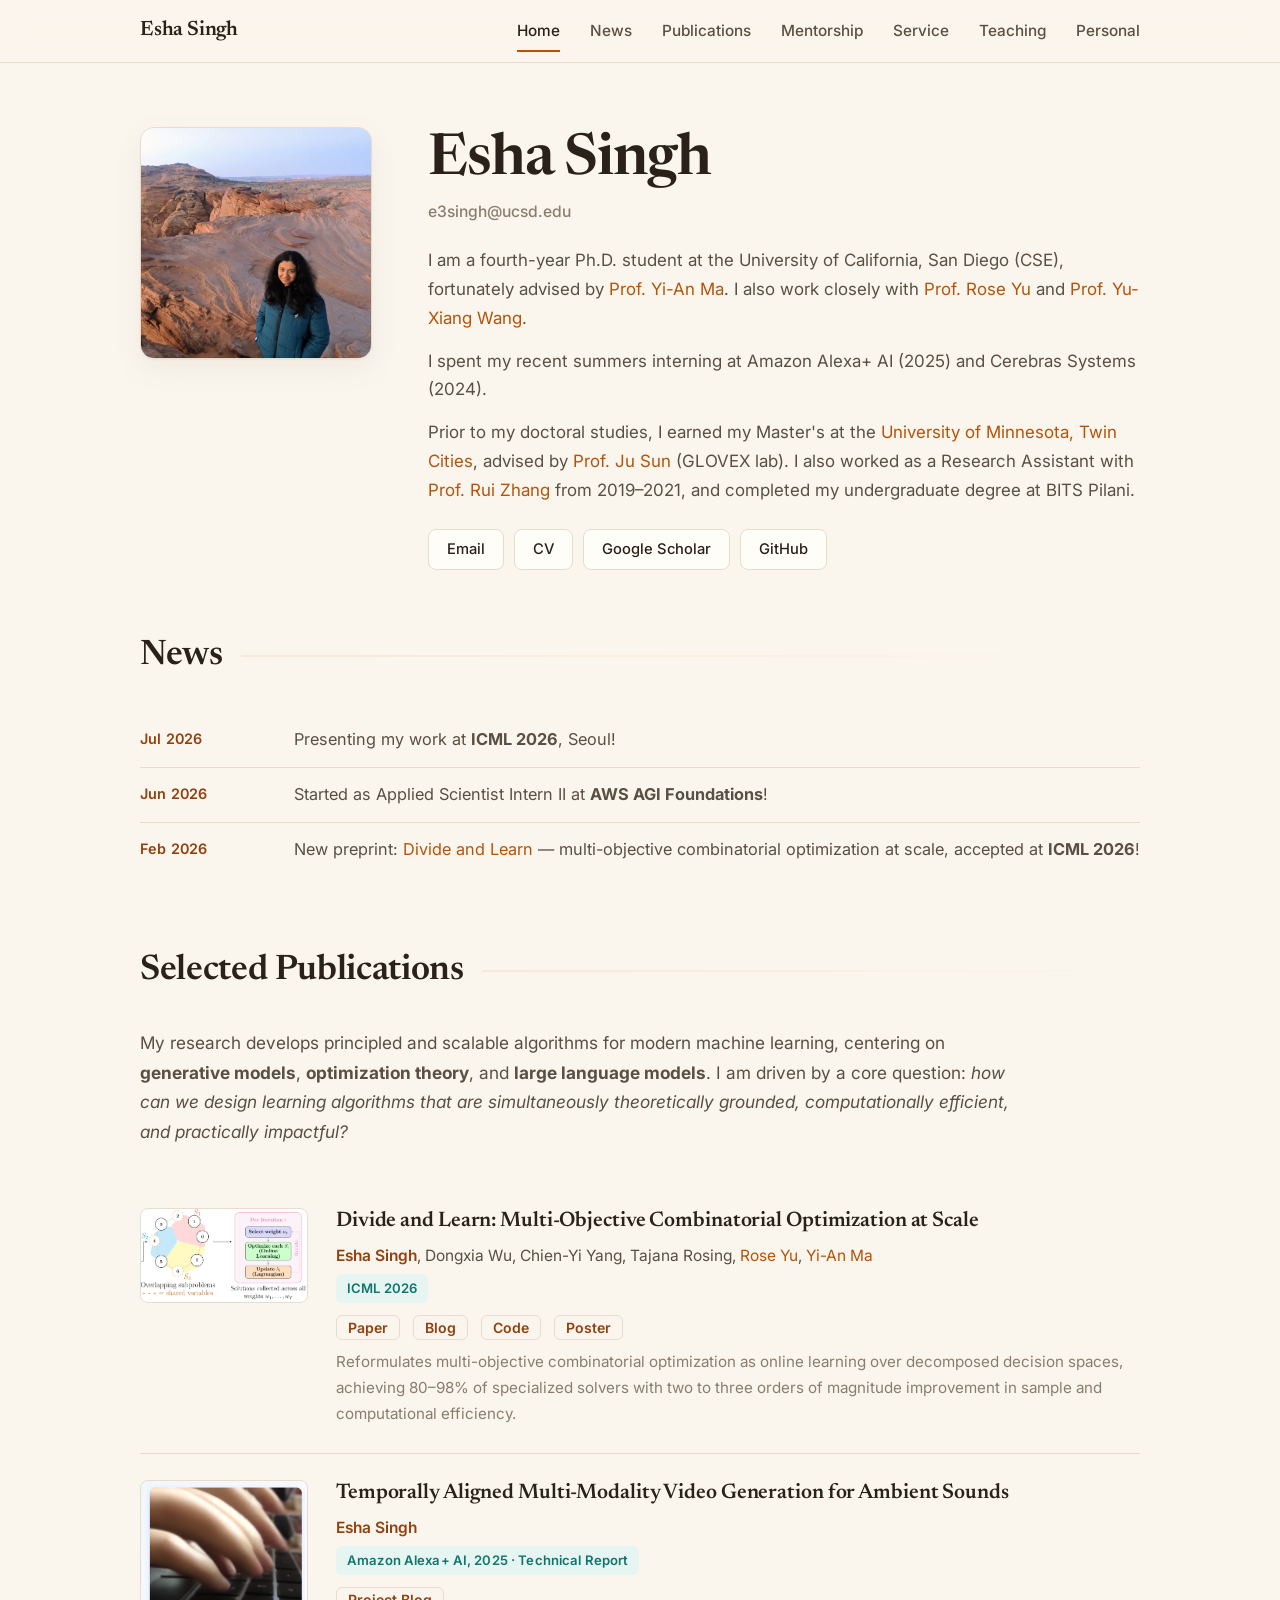
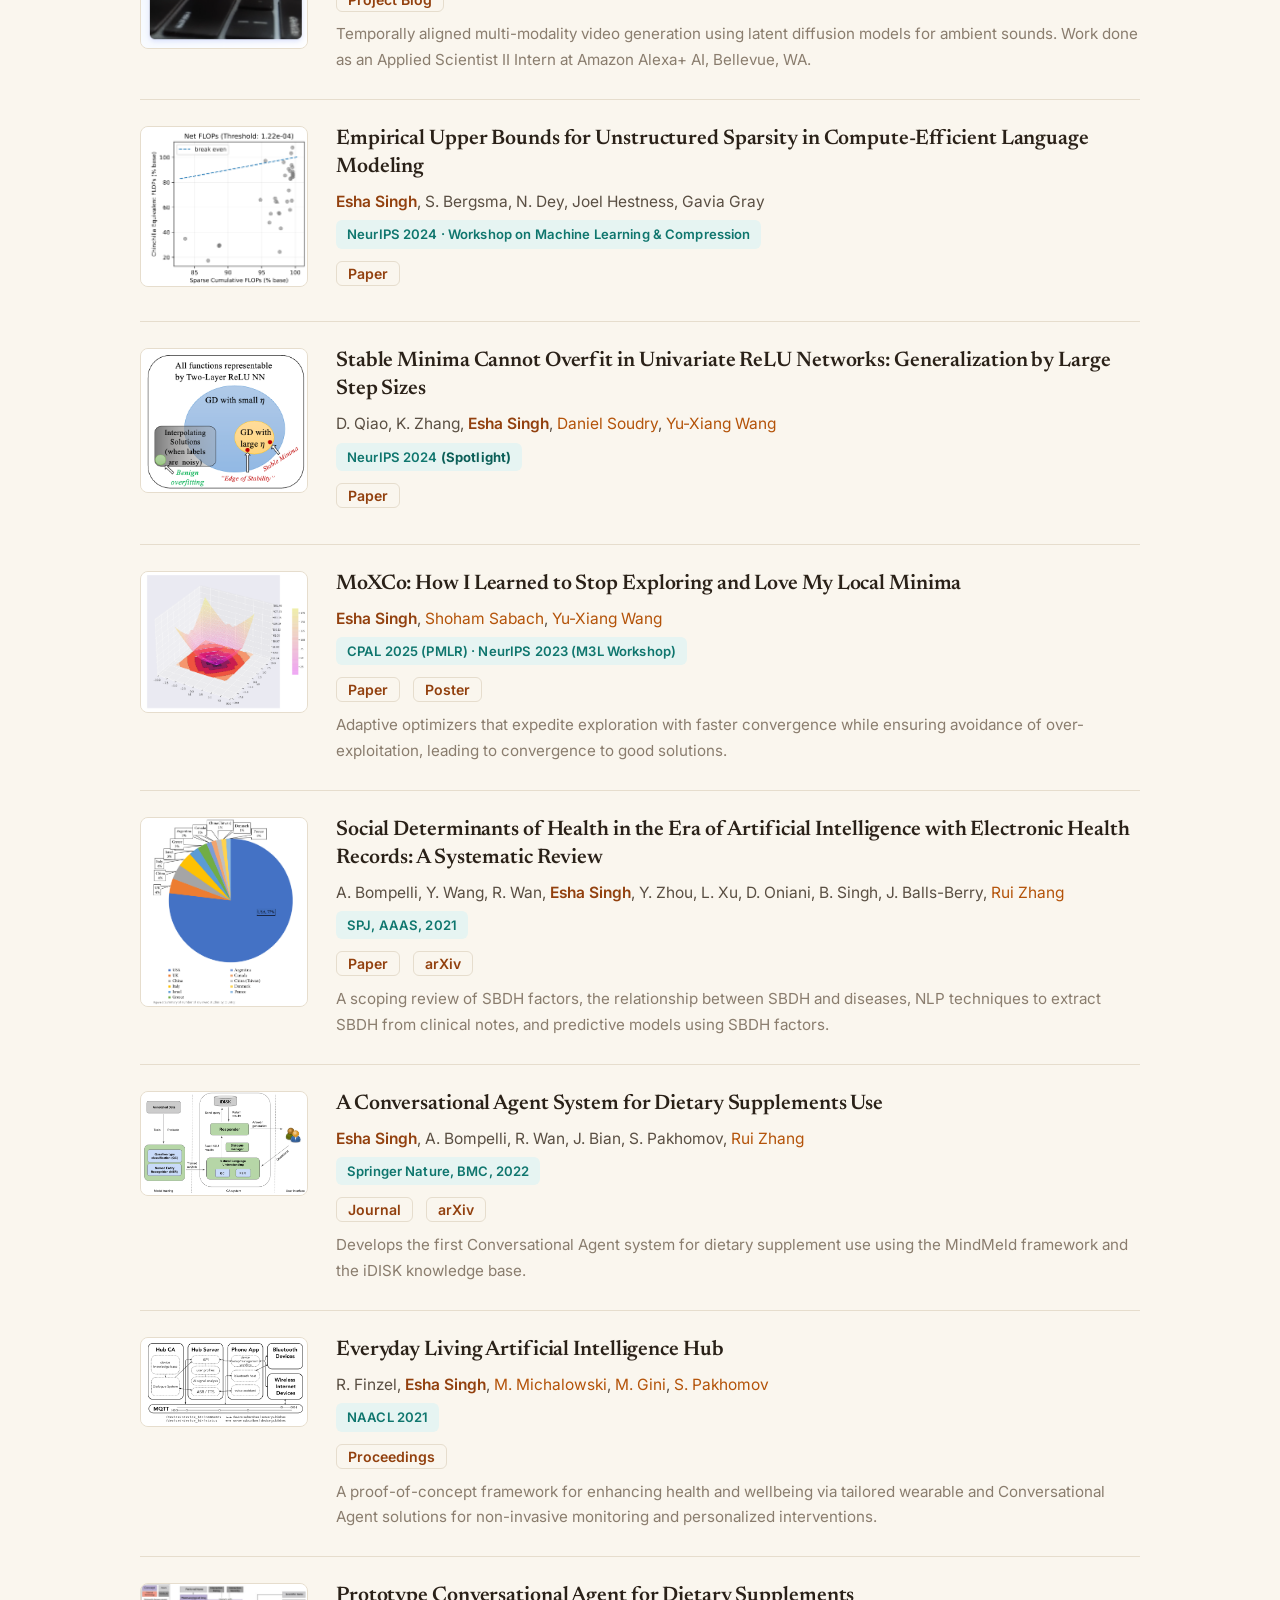
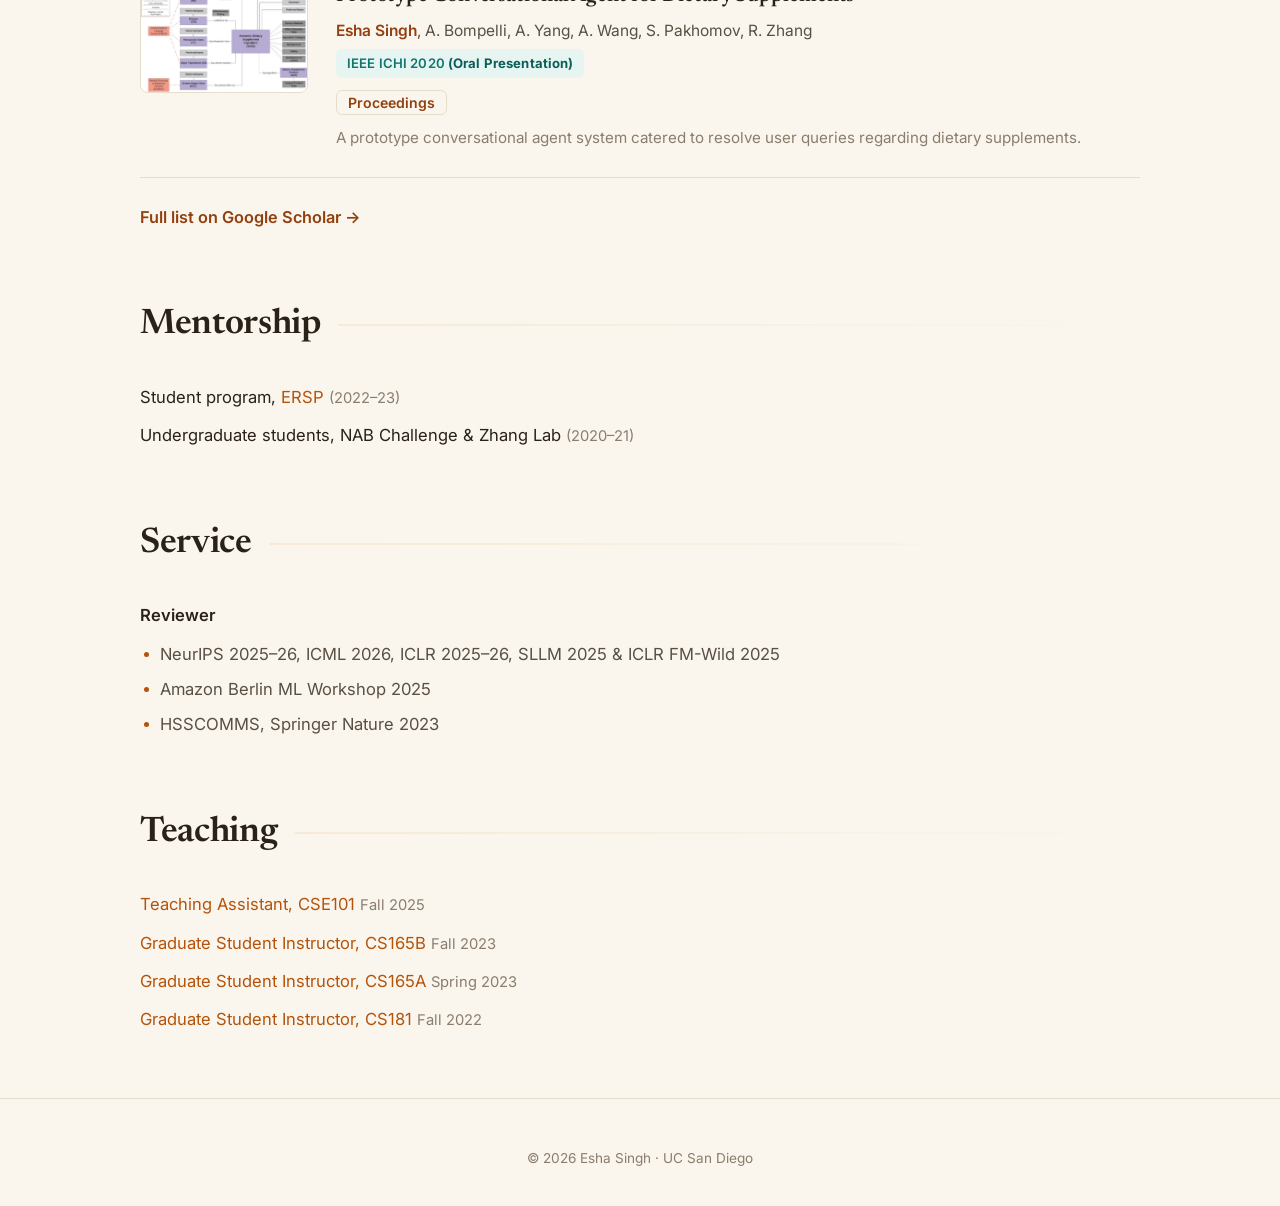
==== commit 5d60a7c3: "update refinement" ====
--- a/index.html
+++ b/index.html
@@ -12,7 +12,7 @@
   <link rel="preconnect" href="https://fonts.googleapis.com">
   <link rel="preconnect" href="https://fonts.gstatic.com" crossorigin>
   <link href="https://fonts.googleapis.com/css2?family=Inter:wght@400;500;600;700&family=Newsreader:ital,opsz,wght@0,6..72,400;0,6..72,500;0,6..72,600;0,6..72,700;1,6..72,400;1,6..72,500&display=swap" rel="stylesheet">
-  <link rel="stylesheet" href="stylesheet.css">
+  <link rel="stylesheet" href="stylesheet.css?v=4">
 </head>
 <body>
 
@@ -24,6 +24,8 @@
         <a href="#home">Home</a>
         <a href="#news">News</a>
         <a href="#publications">Publications</a>
+        <a href="#mentorship">Mentorship</a>
+        <a href="#service">Service</a>
         <a href="#teaching">Teaching</a>
         <a href="personal.html">Personal</a>
       </div>
@@ -67,7 +69,7 @@
       </div>
       <div class="news-item">
         <span class="news-date">Jun 2026</span>
-        <span>Started as Applied Scientist Intern II at <strong>AWS AGI</strong>!</span>
+        <span>Started as Applied Scientist Intern II at <strong>AWS AGI Foundations</strong>!</span>
       </div>
       <div class="news-item">
         <span class="news-date">Feb 2026</span>
@@ -88,7 +90,7 @@
           <div class="paper-title"><a href="https://arxiv.org/abs/2602.11346">Divide and Learn: Multi-Objective Combinatorial Optimization at Scale</a></div>
           <div class="paper-authors"><strong>Esha Singh</strong>, Dongxia Wu, Chien-Yi Yang, Tajana Rosing, <a href="https://roseyu.com/">Rose Yu</a>, <a href="https://sites.google.com/view/yianma/home">Yi-An Ma</a></div>
           <div class="paper-venue">ICML 2026</div>
-          <div class="paper-links"><a href="https://arxiv.org/abs/2602.11346">Paper</a></div>
+          <div class="paper-links"><a href="https://arxiv.org/abs/2602.11346">Paper</a> <a href="https://esha-singh.github.io/divide-n-learn/">Blog</a> <a href="https://github.com/Rose-STL-Lab/divide-n-learn">Code</a> <a href="">Poster</a></div>
           <p class="paper-desc">Reformulates multi-objective combinatorial optimization as online learning over decomposed decision spaces, achieving 80–98% of specialized solvers with two to three orders of magnitude improvement in sample and computational efficiency.</p>
         </div>
       </div>
@@ -163,7 +165,7 @@
           <div class="paper-title"><a href="https://aclanthology.org/2021.dash-1.15/">Everyday Living Artificial Intelligence Hub</a></div>
           <div class="paper-authors">R. Finzel, <strong>Esha Singh</strong>, <a href="https://nursing.umn.edu/our-faculty-staff/our-faculty/martin-michalowski">M. Michalowski</a>, <a href="https://cse.umn.edu/cs/maria-gini">M. Gini</a>, <a href="https://www.pharmacy.umn.edu/our-faculty-staff/our-faculty/serguei-pakhomov">S. Pakhomov</a></div>
           <div class="paper-venue">NAACL 2021</div>
-          <div class="paper-links"><a href="https://aclanthology.org/2021.dash-1.15/">Proceedings</a> <a href="https://cse.umn.edu/cs/feature-stories/everyday-living-artificial-intelligence-hub-conference-paper">UMN Coverage</a></div>
+          <div class="paper-links"><a href="https://aclanthology.org/2021.dash-1.15/">Proceedings</a></div>
           <p class="paper-desc">A proof-of-concept framework for enhancing health and wellbeing via tailored wearable and Conversational Agent solutions for non-invasive monitoring and personalized interventions.</p>
         </div>
       </div>
@@ -182,13 +184,36 @@
       <p class="full-list"><a href="https://scholar.google.com/citations?user=8w_EDpgAAAAJ&hl=en">Full list on Google Scholar &rarr;</a></p>
     </section>
 
+    <!-- ══════ MENTORSHIP ══════ -->
+    <section id="mentorship">
+      <h2>Mentorship</h2>
+      <div class="teaching-list">
+        <p>Student program, <a href="https://ersp.cs.ucsb.edu/2022-2023-projects/team-yu-xiang-wang">ERSP</a> <span class="term">(2022–23)</span></p>
+        <p>Undergraduate students, NAB Challenge &amp; Zhang Lab <span class="term">(2020–21)</span></p>
+      </div>
+    </section>
+
+    <!-- ══════ SERVICE ══════ -->
+    <section id="service">
+      <h2>Service</h2>
+      <div class="teaching-list">
+        <p><span class="role">Reviewer</span></p>
+        <ul class="service-sublist">
+          <li>NeurIPS 2025–26, ICML 2026, ICLR 2025–26, SLLM 2025 &amp; ICLR FM-Wild 2025</li>
+          <li>Amazon Berlin ML Workshop 2025</li>
+          <li>HSSCOMMS, Springer Nature 2023</li>
+        </ul>
+      </div>
+    </section>
+
     <!-- ══════ TEACHING ══════ -->
     <section id="teaching">
       <h2>Teaching</h2>
       <div class="teaching-list">
-        <p><a href="https://sites.cs.ucsb.edu/~yuxiangw/classes/CS165B-2023Fall/">Graduate Student Instructor, CS165B</a> <span class="term">— Fall 2023</span></p>
-        <p><a href="https://sites.cs.ucsb.edu/~yuxiangw/classes/AICourse-2023Spring/">Graduate Student Instructor, CS165A</a> <span class="term">— Spring 2023</span></p>
-        <p><a href="https://bionicvisionlab.org/teaching/2022-fall-cs181/">Graduate Student Instructor, CS181</a> <span class="term">— Fall 2022</span></p>
+        <p><a href="https://sites.google.com/view/qipengliu/teaching/cse101-2025?authuser=0">Teaching Assistant, CSE101</a> <span class="term">Fall 2025</span></p>
+        <p><a href="https://cseweb.ucsd.edu/~yuxiangw/classes/CS165B-2023fall/">Graduate Student Instructor, CS165B</a> <span class="term">Fall 2023</span></p>
+        <p><a href="https://cseweb.ucsd.edu/~yuxiangw/classes/AICourse-2023Spring/">Graduate Student Instructor, CS165A</a> <span class="term">Spring 2023</span></p>
+        <p><a href="https://bionicvisionlab.org/teaching/2022-fall-cs181/">Graduate Student Instructor, CS181</a> <span class="term">Fall 2022</span></p>
       </div>
     </section>
 
--- a/stylesheet.css
+++ b/stylesheet.css
@@ -252,13 +252,21 @@
 }
 .paper-authors strong { color: var(--accent-dk); font-weight: 600; }
 .paper-venue {
-  font-size: .92rem;
-  font-weight: 600;
-  color: var(--muted);
-  margin-bottom: 9px;
+  display: inline-block;
+  font-size: .82rem;
+  font-weight: 600;
+  color: #0f766e;
+  background: #e6f4f2;
+  padding: 3px 11px;
+  border-radius: 6px;
+  margin-bottom: 10px;
+  letter-spacing: .01em;
 }
 .paper-venue .oral,
-.paper-venue .spotlight { color: var(--amber); }
+.paper-venue .spotlight {
+  color: #0c5f58;
+  font-weight: 700;
+}
 .paper-links { margin-bottom: 8px; }
 .paper-links a {
   font-size: .88rem;
@@ -295,10 +303,32 @@
   border-bottom-color: var(--accent-dk);
 }
 
-/* ── TEACHING ── */
+/* ── TEACHING / SERVICE / MENTORSHIP LISTS ── */
 .teaching-list { font-size: 1.04rem; }
 .teaching-list p { margin-bottom: 10px; }
+.teaching-list .role { font-weight: 600; color: var(--ink); }
 .teaching-list .term { color: var(--muted); font-size: .92rem; }
+.service-sublist {
+  list-style: none;
+  margin: 4px 0 0;
+  padding: 0;
+}
+.service-sublist li {
+  position: relative;
+  padding-left: 20px;
+  margin-bottom: 7px;
+  color: var(--ink-soft);
+}
+.service-sublist li::before {
+  content: "";
+  position: absolute;
+  left: 4px;
+  top: .72em;
+  width: 5px;
+  height: 5px;
+  border-radius: 50%;
+  background: var(--accent);
+}
 
 /* ── COMING SOON (placeholder page) ── */
 .coming-soon {
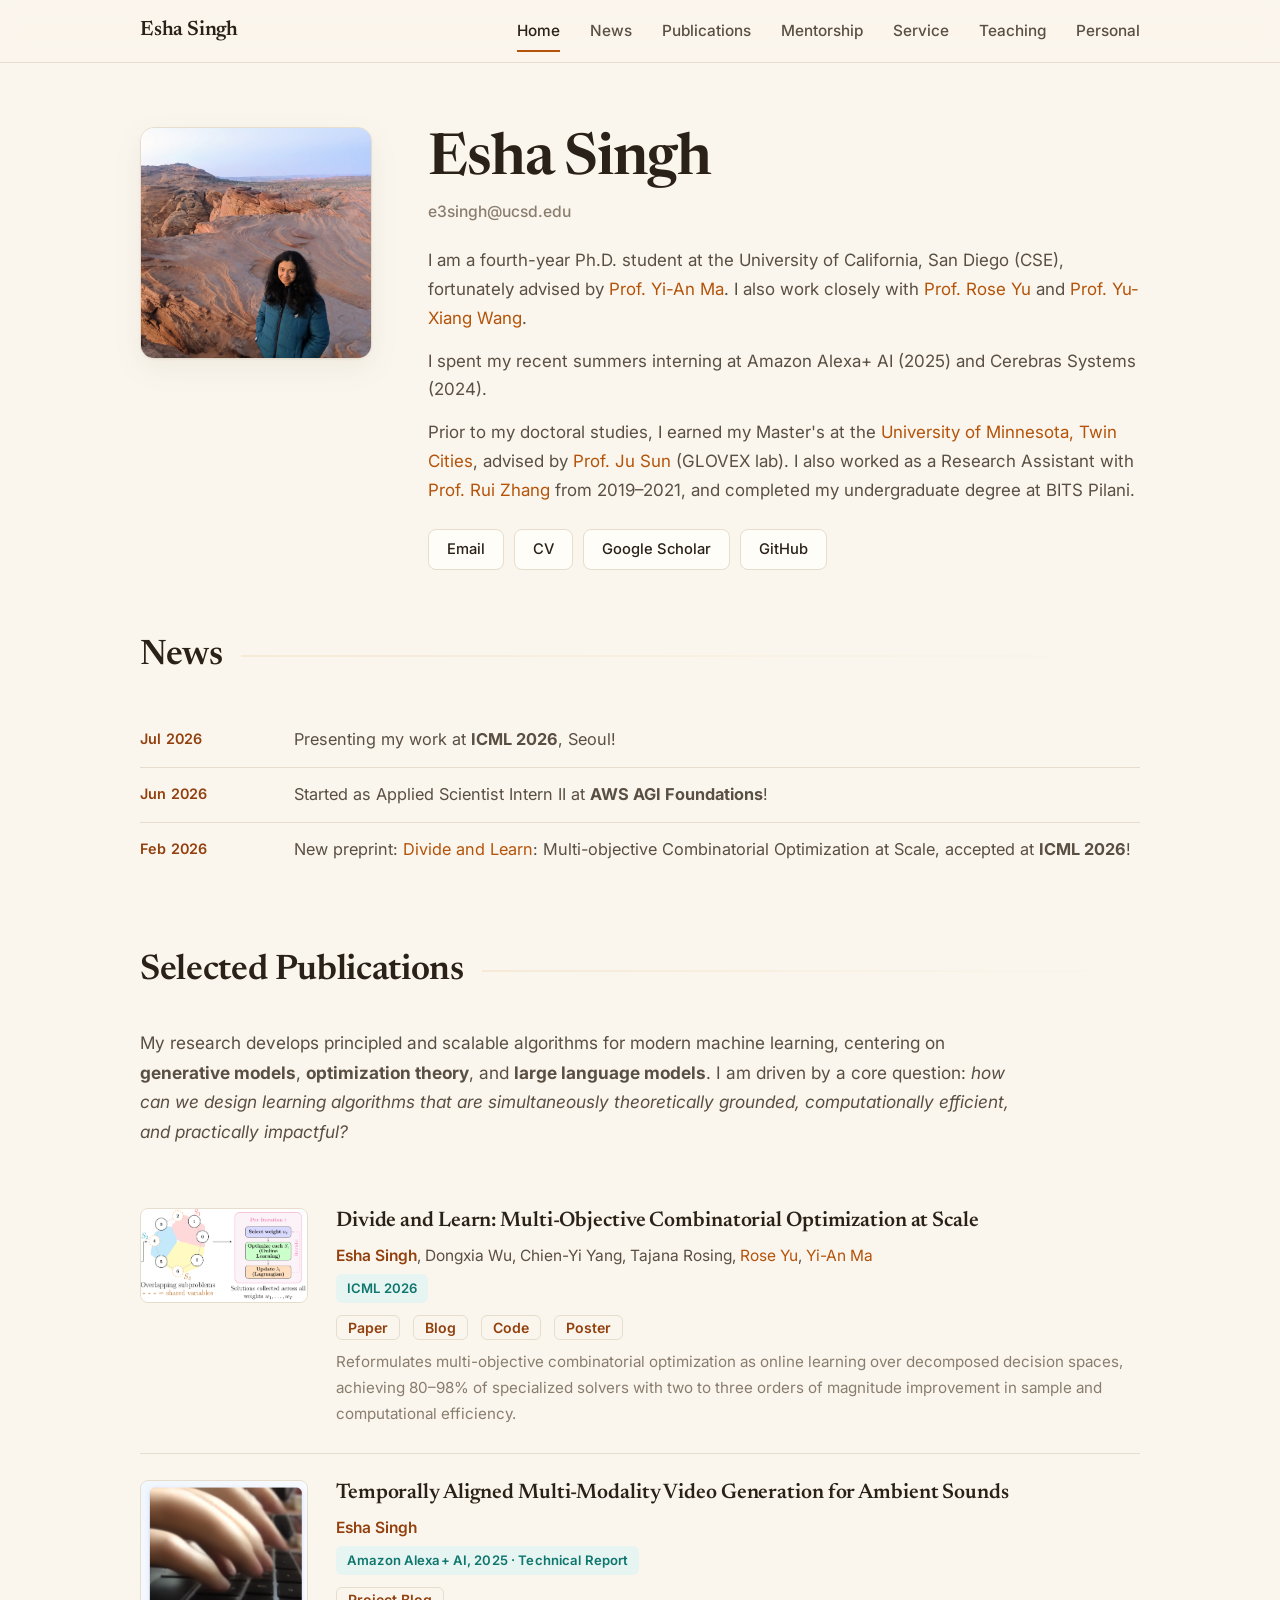
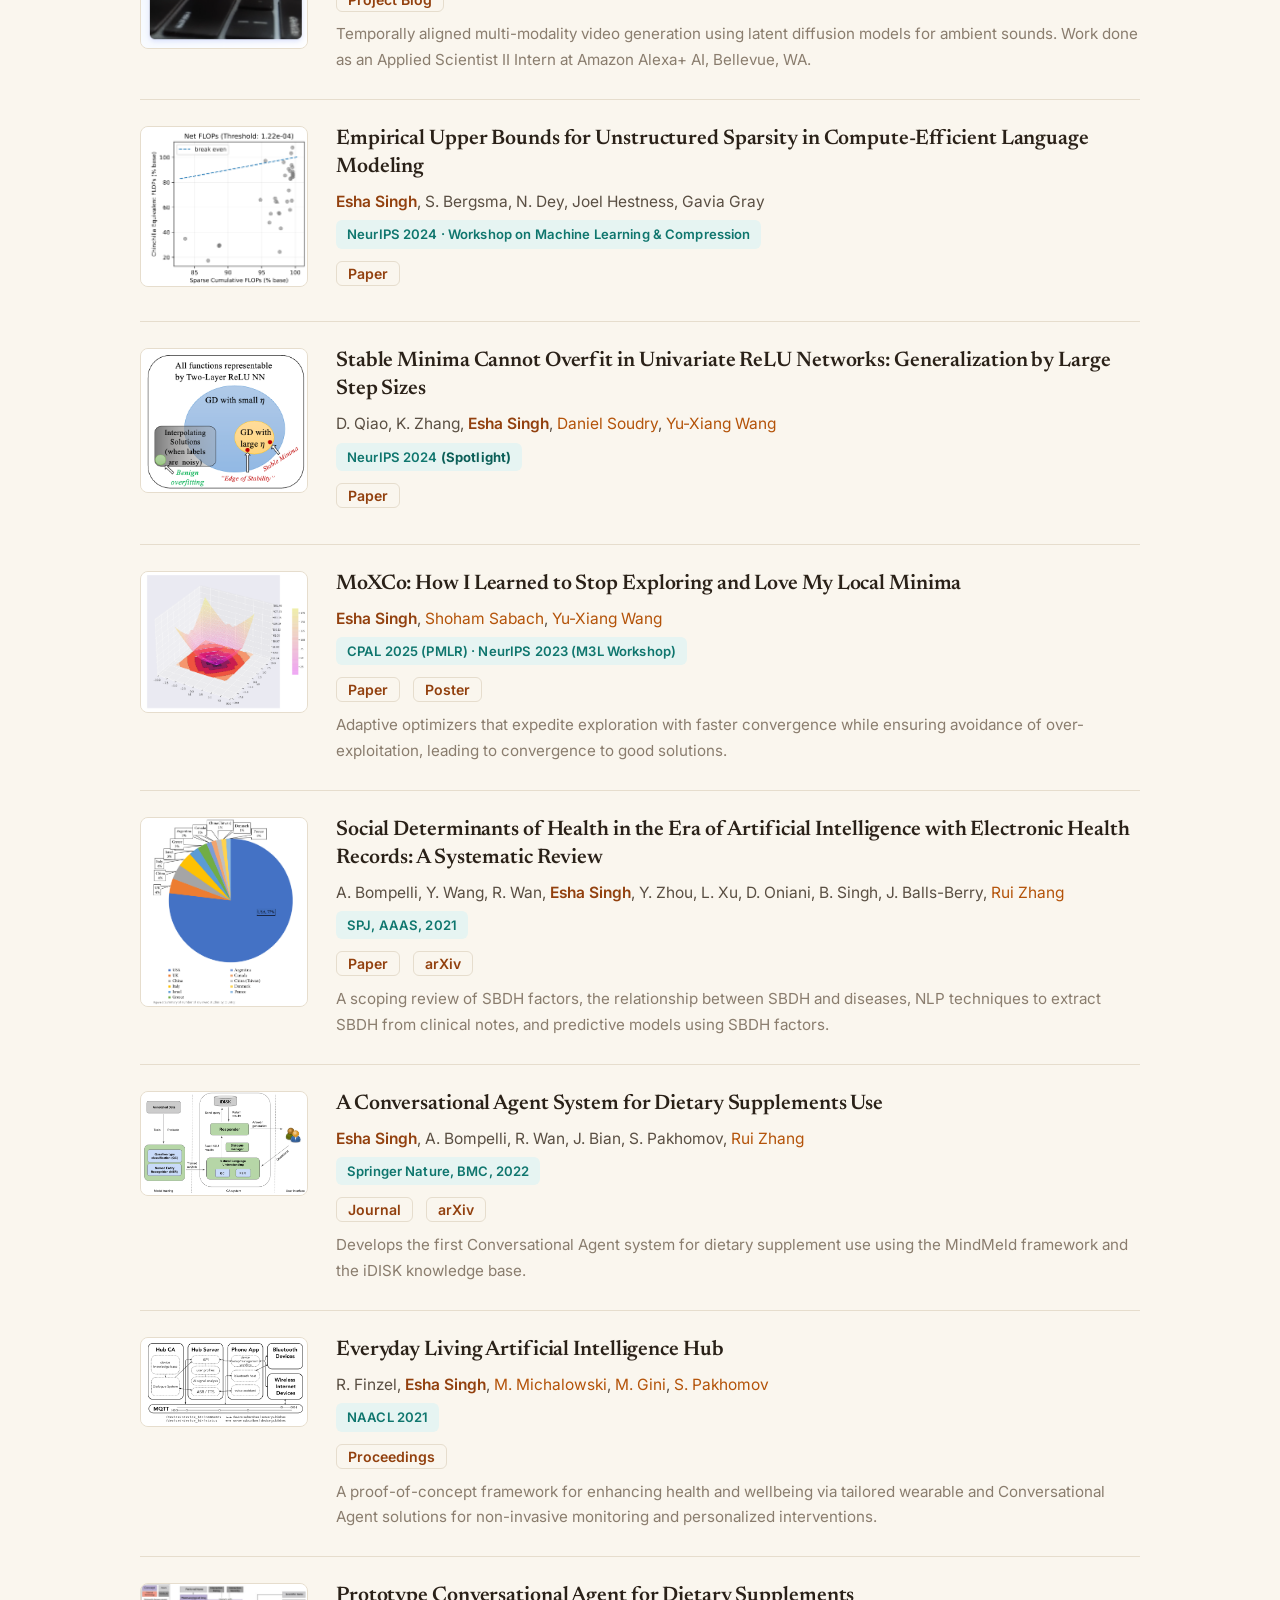
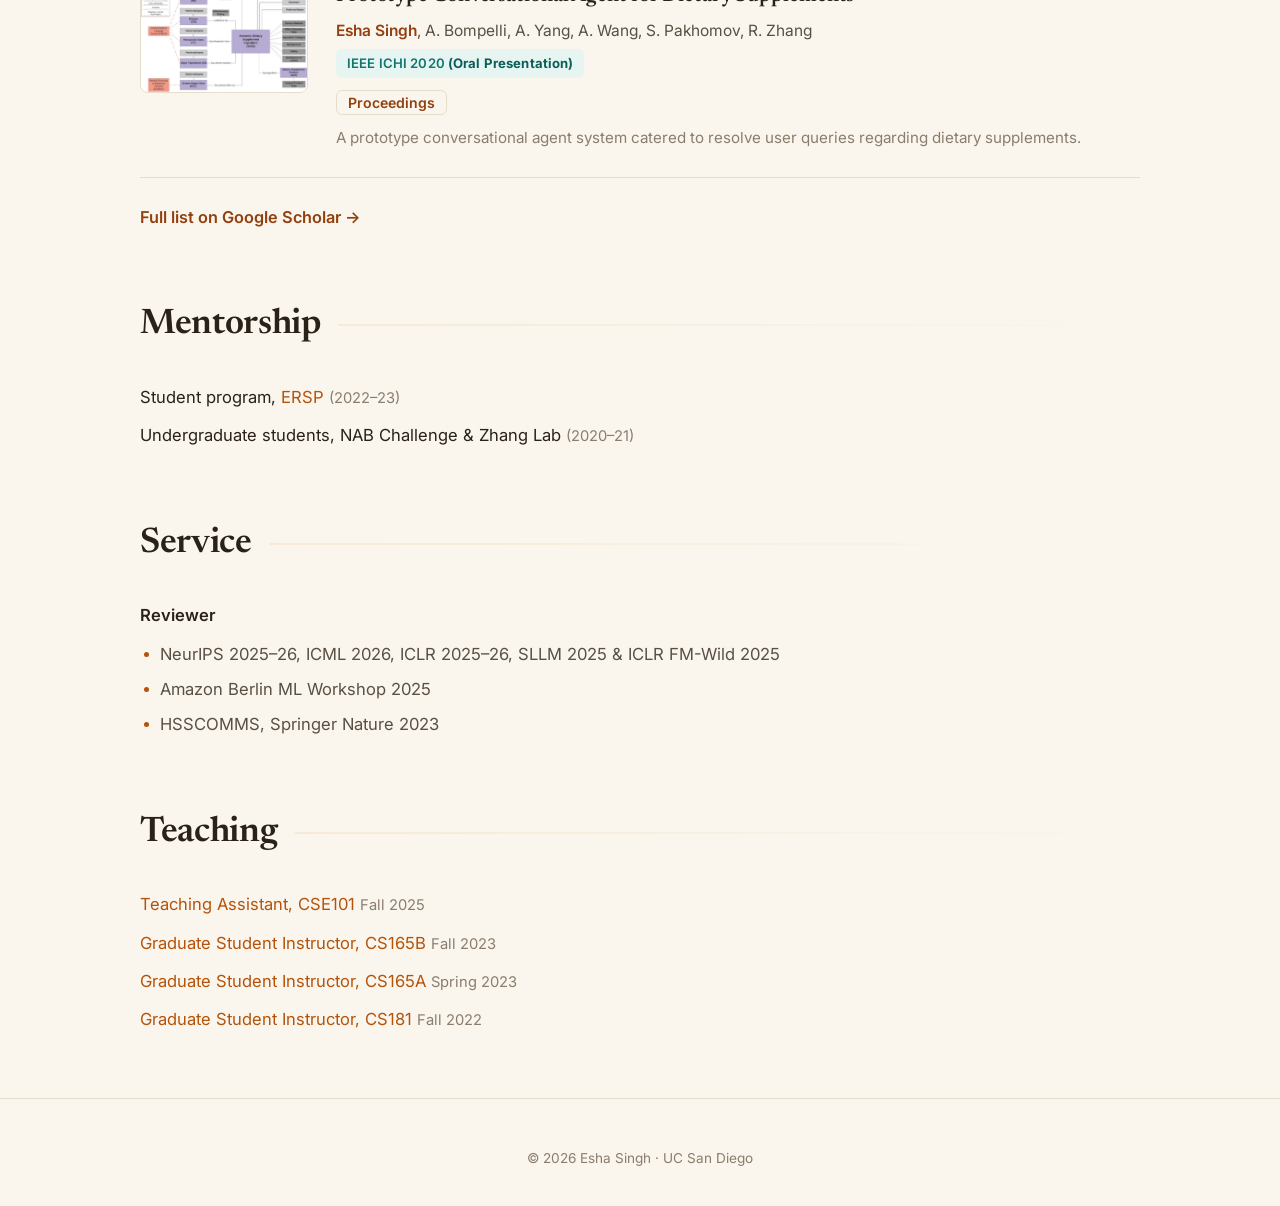
==== commit 263d4128: "Update index.html" ====
--- a/index.html
+++ b/index.html
@@ -73,7 +73,7 @@
       </div>
       <div class="news-item">
         <span class="news-date">Feb 2026</span>
-        <span>New preprint: <a href="https://arxiv.org/abs/2602.11346">Divide and Learn</a> — multi-objective combinatorial optimization at scale, accepted at <strong>ICML 2026</strong>!</span>
+        <span>New preprint: <a href="https://arxiv.org/abs/2602.11346">Divide and Learn</a>: Multi-objective Combinatorial Optimization at Scale, accepted at <strong>ICML 2026</strong>!</span>
       </div>
     </section>
 
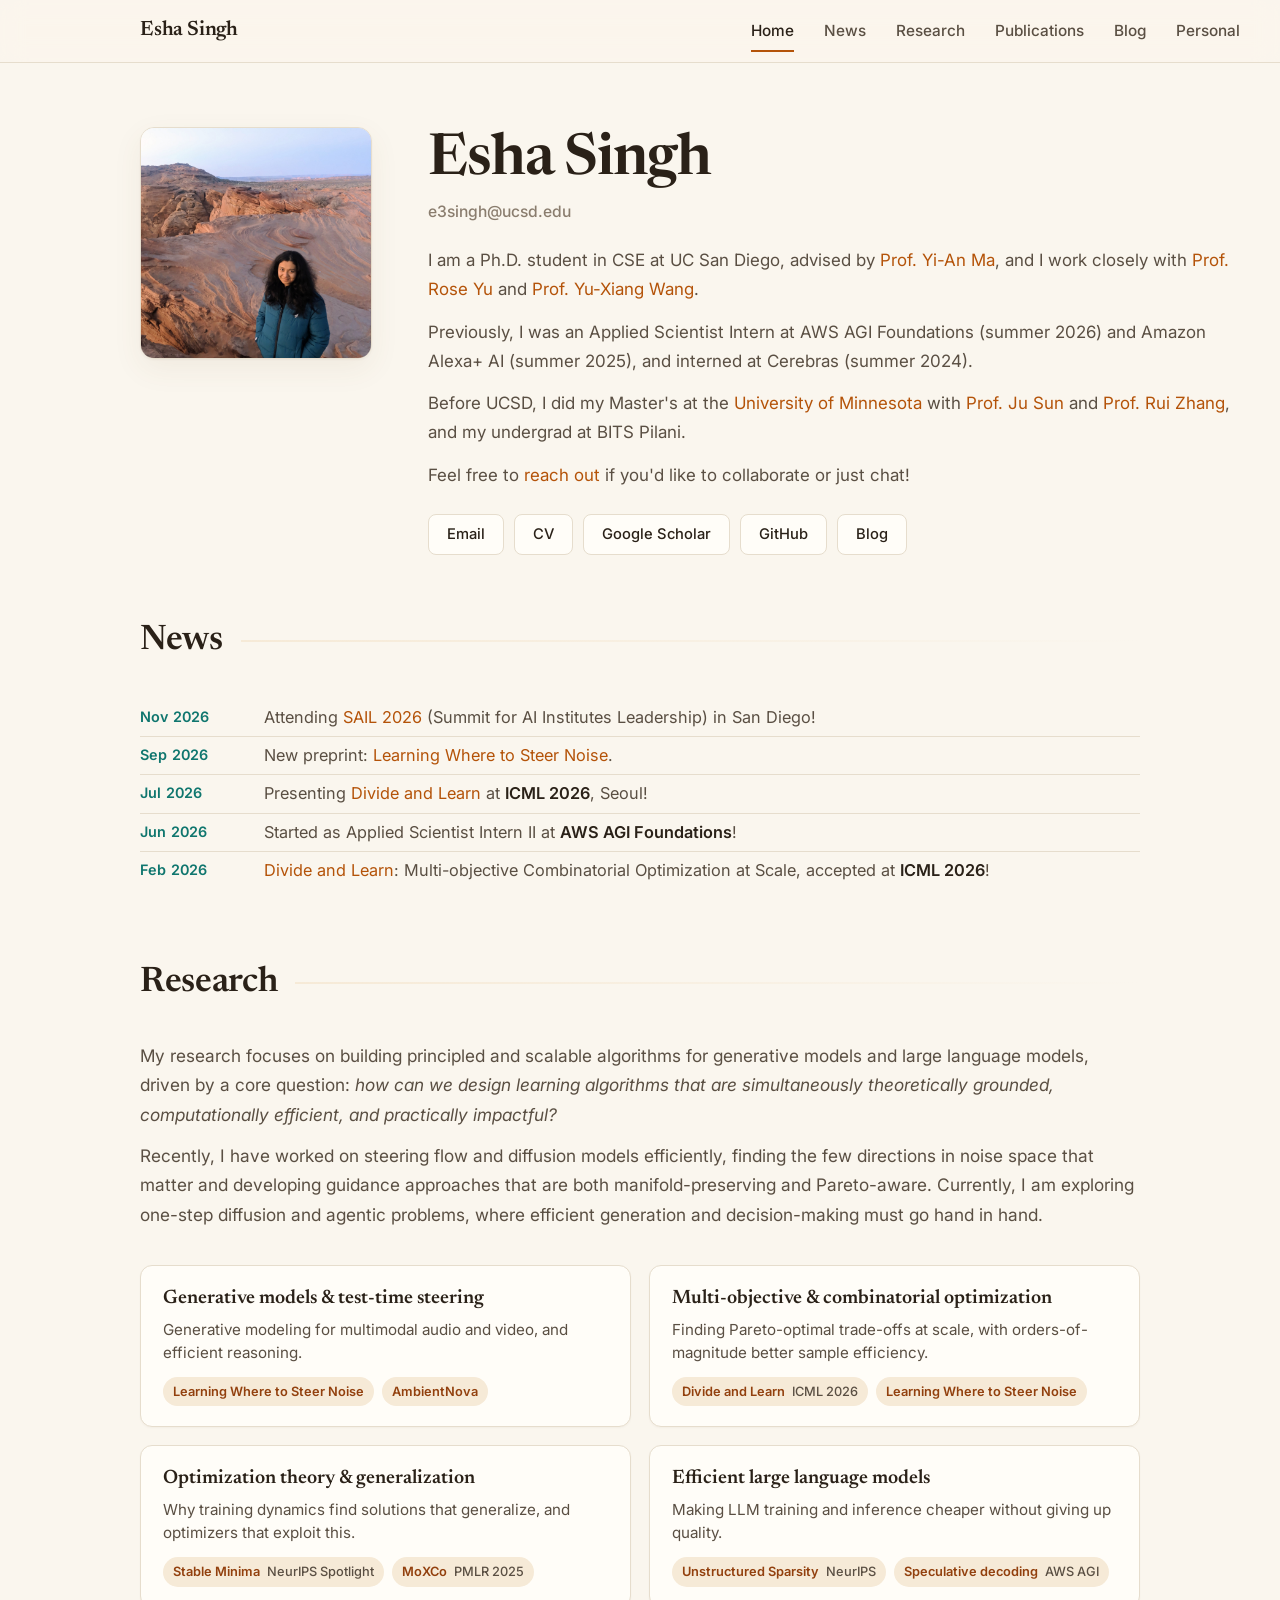
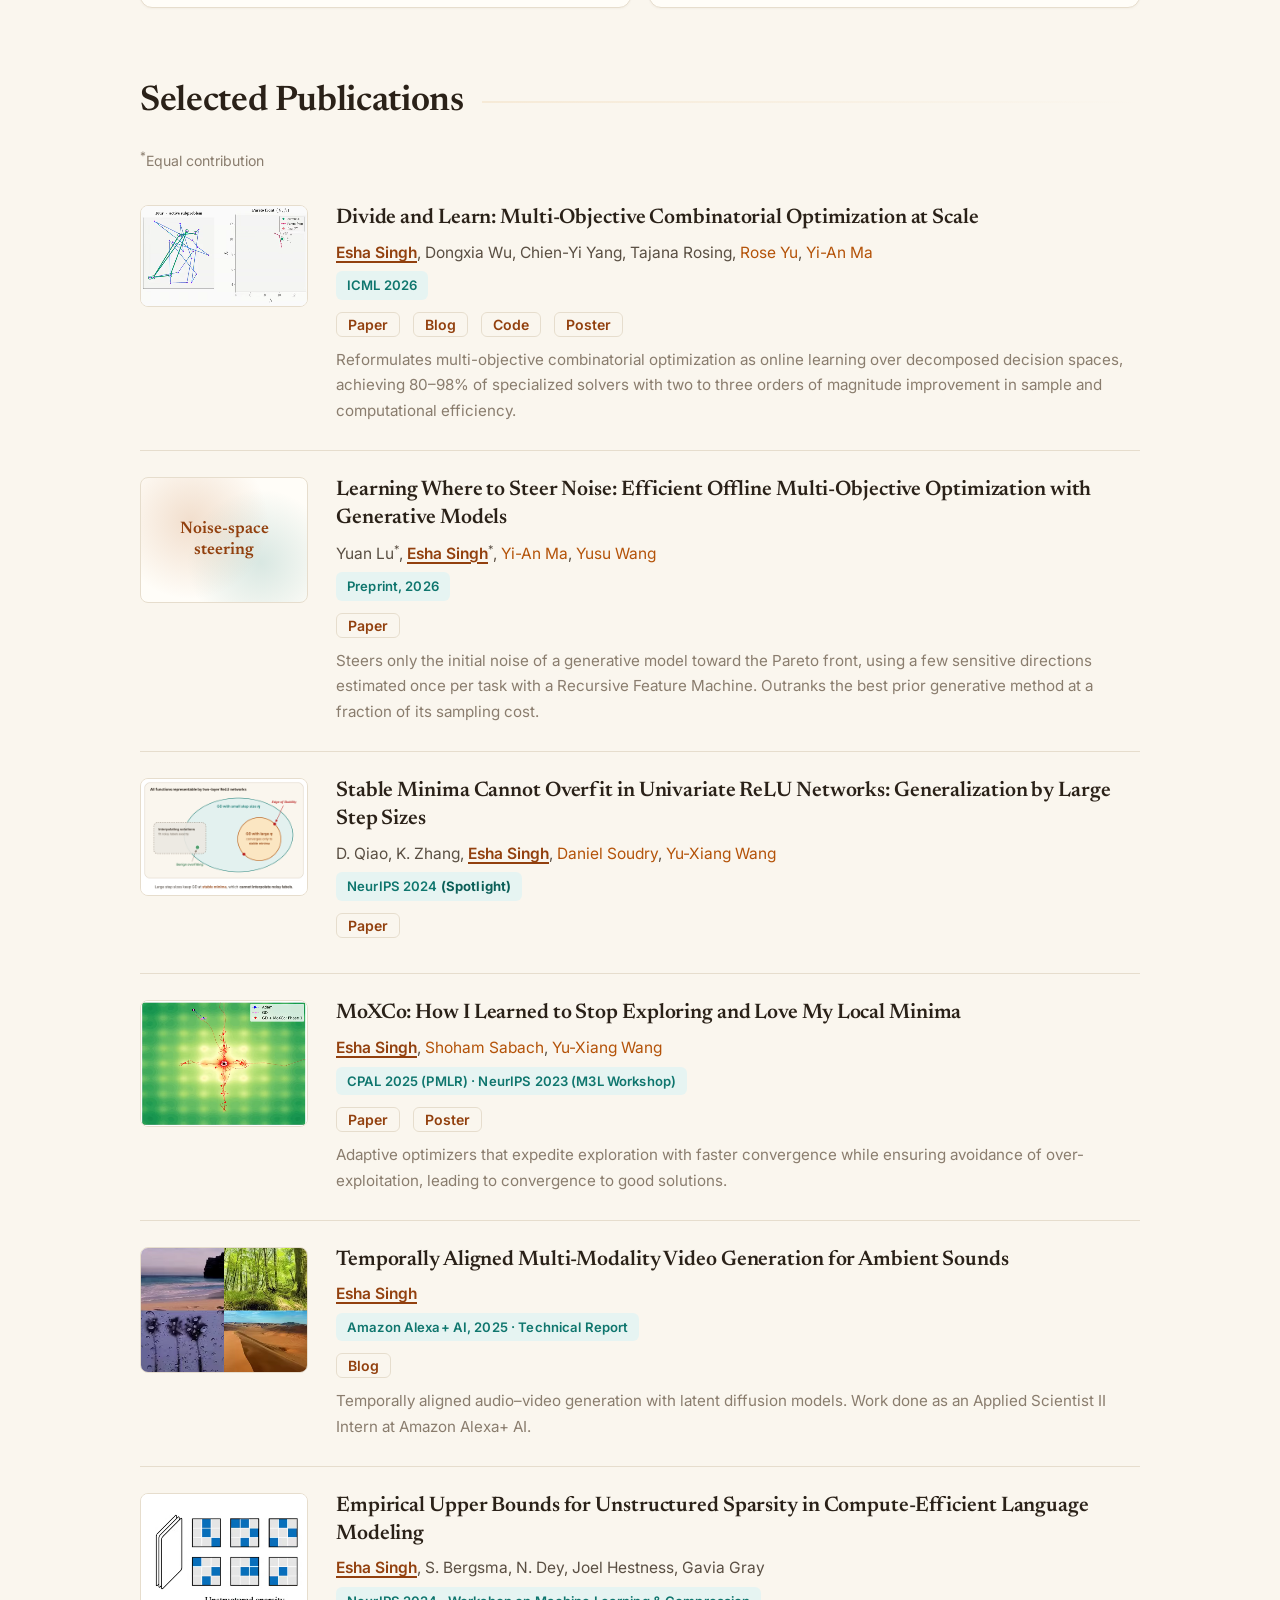
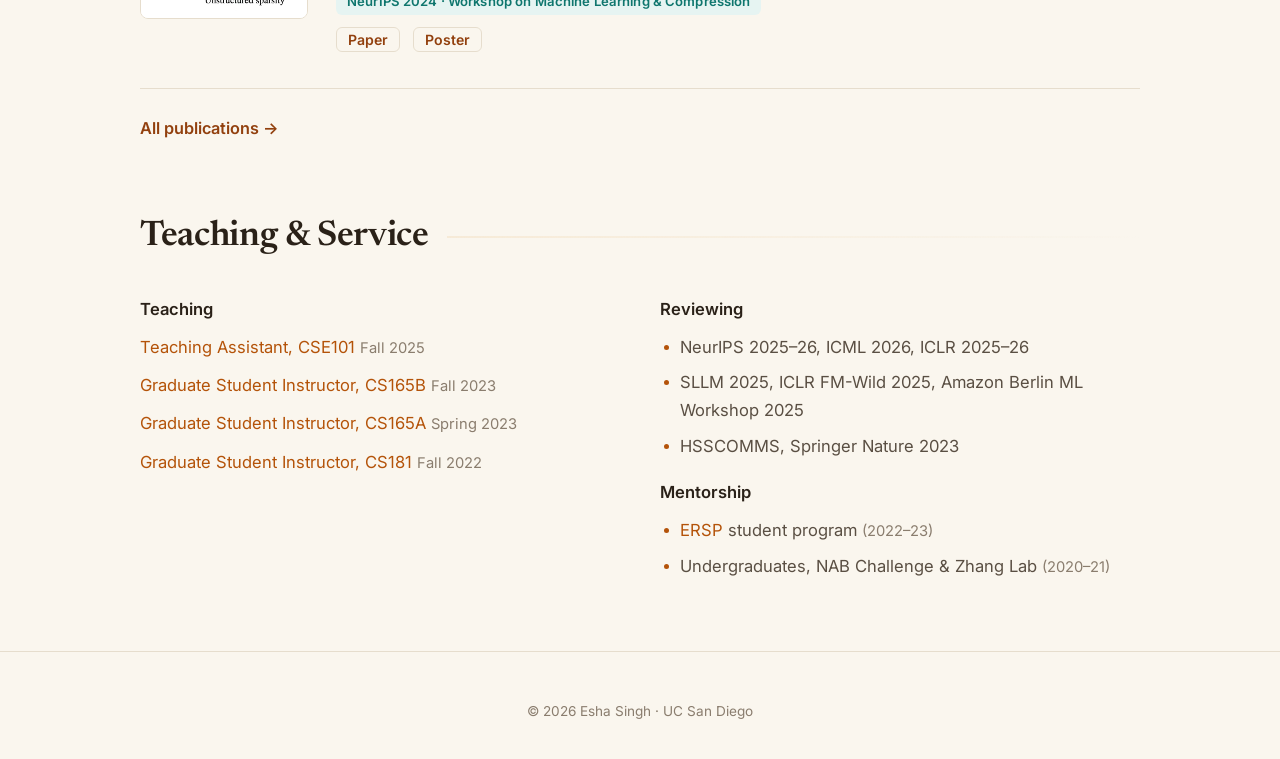
==== commit cefad001: "Redesign site: research section, publications page, blog, layout tweaks - Add Research section with " ====
--- a/index.html
+++ b/index.html
@@ -12,7 +12,7 @@
   <link rel="preconnect" href="https://fonts.googleapis.com">
   <link rel="preconnect" href="https://fonts.gstatic.com" crossorigin>
   <link href="https://fonts.googleapis.com/css2?family=Inter:wght@400;500;600;700&family=Newsreader:ital,opsz,wght@0,6..72,400;0,6..72,500;0,6..72,600;0,6..72,700;1,6..72,400;1,6..72,500&display=swap" rel="stylesheet">
-  <link rel="stylesheet" href="stylesheet.css?v=4">
+  <link rel="stylesheet" href="stylesheet.css?v=22">
 </head>
 <body>
 
@@ -23,10 +23,9 @@
       <div class="nav-links">
         <a href="#home">Home</a>
         <a href="#news">News</a>
-        <a href="#publications">Publications</a>
-        <a href="#mentorship">Mentorship</a>
-        <a href="#service">Service</a>
-        <a href="#teaching">Teaching</a>
+        <a href="#research">Research</a>
+        <a href="publications.html">Publications</a>
+        <a href="blog.html">Blog</a>
         <a href="personal.html">Personal</a>
       </div>
     </nav>
@@ -41,19 +40,23 @@
       <h1>Esha Singh</h1>
       <p class="hero-email"><a href="mailto:e3singh@ucsd.edu">e3singh@ucsd.edu</a></p>
       <p class="bio">
-        I am a fourth-year Ph.D. student at the University of California, San Diego (CSE), fortunately advised by <a href="https://sites.google.com/view/yianma/home">Prof. Yi-An Ma</a>. I also work closely with <a href="https://roseyu.com/">Prof. Rose Yu</a> and <a href="https://sites.cs.ucsb.edu/~yuxiangw/">Prof. Yu-Xiang Wang</a>.
-      </p>
-      <p class="bio">
-        I spent my recent summers interning at Amazon Alexa+ AI (2025) and Cerebras Systems (2024).
-      </p>
-      <p class="bio">
-        Prior to my doctoral studies, I earned my Master's at the <a href="https://cse.umn.edu/cs">University of Minnesota, Twin Cities</a>, advised by <a href="https://sunju.org/">Prof. Ju Sun</a> (GLOVEX lab). I also worked as a Research Assistant with <a href="https://ruizhang.umn.edu/">Prof. Rui Zhang</a> from 2019–2021, and completed my undergraduate degree at BITS Pilani.
+        I am a Ph.D. student in CSE at UC San Diego, advised by <a href="https://sites.google.com/view/yianma/home">Prof. Yi-An Ma</a>, and I work closely with <a href="https://roseyu.com/">Prof. Rose Yu</a> and <a href="https://sites.cs.ucsb.edu/~yuxiangw/">Prof. Yu-Xiang Wang</a>.
+      </p>
+      <p class="bio">
+        Previously, I was an Applied Scientist Intern at AWS AGI Foundations (summer 2026) and Amazon Alexa+ AI (summer 2025), and interned at Cerebras (summer 2024).
+      </p>
+      <p class="bio">
+        Before UCSD, I did my Master's at the <a href="https://cse.umn.edu/cs">University of Minnesota</a> with <a href="https://sunju.org/">Prof. Ju Sun</a> and <a href="https://ruizhang.umn.edu/">Prof. Rui Zhang</a>, and my undergrad at BITS Pilani.
+      </p>
+      <p class="bio">
+        Feel free to <a href="mailto:e3singh@ucsd.edu">reach out</a> if you'd like to collaborate or just chat!
       </p>
       <div class="hero-links">
         <a href="mailto:e3singh@ucsd.edu">Email</a>
         <a href="data/EshaSingh-CV.pdf">CV</a>
         <a href="https://scholar.google.com/citations?user=8w_EDpgAAAAJ&hl=en">Google Scholar</a>
         <a href="https://github.com/esha-singh/">GitHub</a>
+        <a href="blog.html">Blog</a>
       </div>
     </div>
   </header>
@@ -64,8 +67,16 @@
     <section id="news">
       <h2>News</h2>
       <div class="news-item">
+        <span class="news-date">Nov 2026</span>
+        <span>Attending <a href="https://aiinstitutes.org/event/save-the-date-sail-2026/">SAIL 2026</a> (Summit for AI Institutes Leadership) in San Diego!</span>
+      </div>
+      <div class="news-item">
+        <span class="news-date">Sep 2026</span>
+        <span>New preprint: <a href="#paper-steer">Learning Where to Steer Noise</a>.</span>
+      </div>
+      <div class="news-item">
         <span class="news-date">Jul 2026</span>
-        <span>Presenting my work at <strong>ICML 2026</strong>, Seoul!</span>
+        <span>Presenting <a href="#paper-dnl">Divide and Learn</a> at <strong>ICML 2026</strong>, Seoul!</span>
       </div>
       <div class="news-item">
         <span class="news-date">Jun 2026</span>
@@ -73,51 +84,87 @@
       </div>
       <div class="news-item">
         <span class="news-date">Feb 2026</span>
-        <span>New preprint: <a href="https://arxiv.org/abs/2602.11346">Divide and Learn</a>: Multi-objective Combinatorial Optimization at Scale, accepted at <strong>ICML 2026</strong>!</span>
+        <span><a href="https://arxiv.org/abs/2602.11346">Divide and Learn</a>: Multi-objective Combinatorial Optimization at Scale, accepted at <strong>ICML 2026</strong>!</span>
+      </div>
+    </section>
+
+    <!-- ══════ RESEARCH ══════ -->
+    <section id="research">
+      <h2>Research</h2>
+      <p class="research-intro tight">
+        My research focuses on building principled and scalable algorithms for generative models and large language models, driven by a core question: <em>how can we design learning algorithms that are simultaneously theoretically grounded, computationally efficient, and practically impactful?</em>
+      </p>
+      <p class="research-intro wide-p">
+        Recently, I have worked on steering flow and diffusion models efficiently, finding the few directions in noise space that matter and developing guidance approaches that are both manifold-preserving and Pareto-aware. Currently, I am exploring one-step diffusion and agentic problems, where efficient generation and decision-making must go hand in hand.
+      </p>
+      <div class="topics">
+        <div class="topic">
+          <h3>Generative models &amp; test-time steering</h3>
+          <p>Generative modeling for multimodal audio and video, and efficient reasoning.</p>
+          <div class="chips">
+            <a class="chip" href="#paper-steer">Learning Where to Steer Noise</a>
+            <a class="chip" href="#paper-ambient">AmbientNova</a>
+          </div>
+        </div>
+        <div class="topic">
+          <h3>Multi-objective &amp; combinatorial optimization</h3>
+          <p>Finding Pareto-optimal trade-offs at scale, with orders-of-magnitude better sample efficiency.</p>
+          <div class="chips">
+            <a class="chip" href="#paper-dnl">Divide and Learn <span>ICML 2026</span></a>
+            <a class="chip" href="#paper-steer">Learning Where to Steer Noise</a>
+          </div>
+        </div>
+        <div class="topic">
+          <h3>Optimization theory &amp; generalization</h3>
+          <p>Why training dynamics find solutions that generalize, and optimizers that exploit this.</p>
+          <div class="chips">
+            <a class="chip" href="#paper-minima">Stable Minima <span>NeurIPS Spotlight</span></a>
+            <a class="chip" href="#paper-moxco">MoXCo <span>PMLR 2025</span></a>
+          </div>
+        </div>
+        <div class="topic">
+          <h3>Efficient large language models</h3>
+          <p>Making LLM training and inference cheaper without giving up quality.</p>
+          <div class="chips">
+            <a class="chip" href="#paper-sparsity">Unstructured Sparsity <span>NeurIPS</span></a>
+            <span class="chip">Speculative decoding <span>AWS AGI</span></span>
+          </div>
+        </div>
       </div>
     </section>
 
     <!-- ══════ PUBLICATIONS ══════ -->
     <section id="publications">
       <h2>Selected Publications</h2>
-      <p class="research-intro">
-        My research develops principled and scalable algorithms for modern machine learning, centering on <strong>generative models</strong>, <strong>optimization theory</strong>, and <strong>large language models</strong>. I am driven by a core question: <em>how can we design learning algorithms that are simultaneously theoretically grounded, computationally efficient, and practically impactful?</em>
-      </p>
-
-      <div class="paper">
-        <div class="paper-thumb"><img src="images/divide_and_learn.png" alt="Divide and Learn"></div>
+      <p class="pub-legend"><sup>*</sup>Equal contribution</p>
+
+      <div class="paper" id="paper-dnl">
+        <div class="paper-thumb"><video class="thumb-video" poster="images/dnl-thumb.jpg" autoplay muted loop playsinline preload="metadata" aria-label="Divide and Learn building a Pareto front on a bi-objective TSP">
+          <source src="images/dnl-thumb.webm" type="video/webm">
+          <source src="images/dnl-thumb.mp4" type="video/mp4">
+        </video></div>
         <div class="paper-info">
           <div class="paper-title"><a href="https://arxiv.org/abs/2602.11346">Divide and Learn: Multi-Objective Combinatorial Optimization at Scale</a></div>
           <div class="paper-authors"><strong>Esha Singh</strong>, Dongxia Wu, Chien-Yi Yang, Tajana Rosing, <a href="https://roseyu.com/">Rose Yu</a>, <a href="https://sites.google.com/view/yianma/home">Yi-An Ma</a></div>
           <div class="paper-venue">ICML 2026</div>
-          <div class="paper-links"><a href="https://arxiv.org/abs/2602.11346">Paper</a> <a href="https://esha-singh.github.io/divide-n-learn/">Blog</a> <a href="https://github.com/Rose-STL-Lab/divide-n-learn">Code</a> <a href="">Poster</a></div>
+          <div class="paper-links"><a href="https://arxiv.org/abs/2602.11346">Paper</a> <a href="https://esha-singh.github.io/divide-n-learn/">Blog</a> <a href="https://github.com/Rose-STL-Lab/divide-n-learn">Code</a> <a href="https://icml.cc/media/PosterPDFs/ICML%202026/63830.png?t=1782858502.3288946">Poster</a></div>
           <p class="paper-desc">Reformulates multi-objective combinatorial optimization as online learning over decomposed decision spaces, achieving 80–98% of specialized solvers with two to three orders of magnitude improvement in sample and computational efficiency.</p>
         </div>
       </div>
 
-      <div class="paper">
-        <div class="paper-thumb"><img src="images/ambientnova.png" alt="AmbientNova"></div>
-        <div class="paper-info">
-          <div class="paper-title"><a href="https://esha-singh.github.io/ambientnova/">Temporally Aligned Multi-Modality Video Generation for Ambient Sounds</a></div>
-          <div class="paper-authors"><strong>Esha Singh</strong></div>
-          <div class="paper-venue">Amazon Alexa+ AI, 2025 · Technical Report</div>
-          <div class="paper-links"><a href="https://esha-singh.github.io/ambientnova/">Project Blog</a></div>
-          <p class="paper-desc">Temporally aligned multi-modality video generation using latent diffusion models for ambient sounds. Work done as an Applied Scientist II Intern at Amazon Alexa+ AI, Bellevue, WA.</p>
-        </div>
-      </div>
-
-      <div class="paper">
-        <div class="paper-thumb"><img src="images/sparsity.png" alt="Unstructured sparsity"></div>
-        <div class="paper-info">
-          <div class="paper-title"><a href="https://openreview.net/forum?id=8s8w7nwCuk">Empirical Upper Bounds for Unstructured Sparsity in Compute-Efficient Language Modeling</a></div>
-          <div class="paper-authors"><strong>Esha Singh</strong>, S. Bergsma, N. Dey, Joel Hestness, Gavia Gray</div>
-          <div class="paper-venue">NeurIPS 2024 · Workshop on Machine Learning &amp; Compression</div>
-          <div class="paper-links"><a href="https://openreview.net/forum?id=8s8w7nwCuk">Paper</a></div>
-        </div>
-      </div>
-
-      <div class="paper">
-        <div class="paper-thumb"><img src="images/twonn.png" alt="Stable minima in ReLU networks"></div>
+      <div class="paper" id="paper-steer">
+        <div class="paper-thumb"><div class="thumb-placeholder"><span>Noise-space<br>steering</span></div></div>
+        <div class="paper-info">
+          <div class="paper-title"><a href="https://arxiv.org/abs/2609.38920">Learning Where to Steer Noise: Efficient Offline Multi-Objective Optimization with Generative Models</a></div>
+          <div class="paper-authors">Yuan Lu<sup>*</sup>, <strong>Esha Singh</strong><sup>*</sup>, <a href="https://sites.google.com/view/yianma/home">Yi-An Ma</a>, <a href="http://yusu.belkin-wang.org/">Yusu Wang</a></div>
+          <div class="paper-venue">Preprint, 2026</div>
+          <div class="paper-links"><a href="https://arxiv.org/abs/2609.38920">Paper</a> <!-- TODO: add blog link --></div>
+          <p class="paper-desc">Steers only the initial noise of a generative model toward the Pareto front, using a few sensitive directions estimated once per task with a Recursive Feature Machine. Outranks the best prior generative method at a fraction of its sampling cost.</p>
+        </div>
+      </div>
+
+      <div class="paper" id="paper-minima">
+        <div class="paper-thumb"><img src="images/fig-minima.png" alt="Stable minima in ReLU networks"></div>
         <div class="paper-info">
           <div class="paper-title"><a href="https://arxiv.org/abs/2406.06838">Stable Minima Cannot Overfit in Univariate ReLU Networks: Generalization by Large Step Sizes</a></div>
           <div class="paper-authors">D. Qiao, K. Zhang, <strong>Esha Singh</strong>, <a href="https://soudry.github.io/">Daniel Soudry</a>, <a href="https://sites.cs.ucsb.edu/~yuxiangw/">Yu-Xiang Wang</a></div>
@@ -126,94 +173,74 @@
         </div>
       </div>
 
-      <div class="paper">
-        <div class="paper-thumb"><img src="images/losslandscape_moxco.png" alt="MoXCo"></div>
-        <div class="paper-info">
-          <div class="paper-title"><a href="https://openreview.net/forum?id=8s8w7nwCuk">MoXCo: How I Learned to Stop Exploring and Love My Local Minima</a></div>
+      <div class="paper" id="paper-moxco">
+        <div class="paper-thumb"><video class="thumb-video" poster="images/moxco-thumb.jpg" autoplay muted loop playsinline preload="metadata" aria-label="MoXCo on the Ackley function: Phase 1 exploration, then Phase 2 commit">
+          <source src="images/moxco-thumb.webm" type="video/webm">
+          <source src="images/moxco-thumb.mp4" type="video/mp4">
+        </video></div>
+        <div class="paper-info">
+          <div class="paper-title"><a href="https://proceedings.mlr.press/v280/singh25a.html">MoXCo: How I Learned to Stop Exploring and Love My Local Minima</a></div>
           <div class="paper-authors"><strong>Esha Singh</strong>, <a href="https://scholar.google.com/citations?user=42D12TkAAAAJ&hl=en">Shoham Sabach</a>, <a href="https://sites.cs.ucsb.edu/~yuxiangw/">Yu-Xiang Wang</a></div>
           <div class="paper-venue">CPAL 2025 (PMLR) · NeurIPS 2023 (M3L Workshop)</div>
-          <div class="paper-links"><a href="https://openreview.net/forum?id=8s8w7nwCuk">Paper</a> <a href="https://neurips.cc/virtual/2023/workshop/66507">Poster</a></div>
+          <div class="paper-links"><a href="https://proceedings.mlr.press/v280/singh25a.html">Paper</a> <a href="data/MoXCo_CPAL2025_Poster.pdf">Poster</a></div>
           <p class="paper-desc">Adaptive optimizers that expedite exploration with faster convergence while ensuring avoidance of over-exploitation, leading to convergence to good solutions.</p>
         </div>
       </div>
 
-      <div class="paper">
-        <div class="paper-thumb"><img src="images/survey.png" alt="Social determinants of health survey"></div>
-        <div class="paper-info">
-          <div class="paper-title"><a href="https://spj.science.org/doi/10.34133/2021/9759016?permanently=true">Social Determinants of Health in the Era of Artificial Intelligence with Electronic Health Records: A Systematic Review</a></div>
-          <div class="paper-authors">A. Bompelli, Y. Wang, R. Wan, <strong>Esha Singh</strong>, Y. Zhou, L. Xu, D. Oniani, B. Singh, J. Balls-Berry, <a href="https://ruizhang.umn.edu/">Rui Zhang</a></div>
-          <div class="paper-venue">SPJ, AAAS, 2021</div>
-          <div class="paper-links"><a href="https://spj.science.org/doi/10.34133/2021/9759016?permanently=true">Paper</a> <a href="https://arxiv.org/abs/2102.04216">arXiv</a></div>
-          <p class="paper-desc">A scoping review of SBDH factors, the relationship between SBDH and diseases, NLP techniques to extract SBDH from clinical notes, and predictive models using SBDH factors.</p>
-        </div>
-      </div>
-
-      <div class="paper">
-        <div class="paper-thumb"><img src="images/NLU.png" alt="Conversational agent"></div>
-        <div class="paper-info">
-          <div class="paper-title"><a href="https://bmcmedinformdecismak.biomedcentral.com/articles/10.1186/s12911-022-01888-5">A Conversational Agent System for Dietary Supplements Use</a></div>
-          <div class="paper-authors"><strong>Esha Singh</strong>, A. Bompelli, R. Wan, J. Bian, S. Pakhomov, <a href="https://ruizhang.umn.edu/">Rui Zhang</a></div>
-          <div class="paper-venue">Springer Nature, BMC, 2022</div>
-          <div class="paper-links"><a href="https://bmcmedinformdecismak.biomedcentral.com/articles/10.1186/s12911-022-01888-5">Journal</a> <a href="https://arxiv.org/abs/2104.01543">arXiv</a></div>
-          <p class="paper-desc">Develops the first Conversational Agent system for dietary supplement use using the MindMeld framework and the iDISK knowledge base.</p>
-        </div>
-      </div>
-
-      <div class="paper">
-        <div class="paper-thumb"><img src="images/everydayliving.png" alt="Everyday Living AI Hub"></div>
-        <div class="paper-info">
-          <div class="paper-title"><a href="https://aclanthology.org/2021.dash-1.15/">Everyday Living Artificial Intelligence Hub</a></div>
-          <div class="paper-authors">R. Finzel, <strong>Esha Singh</strong>, <a href="https://nursing.umn.edu/our-faculty-staff/our-faculty/martin-michalowski">M. Michalowski</a>, <a href="https://cse.umn.edu/cs/maria-gini">M. Gini</a>, <a href="https://www.pharmacy.umn.edu/our-faculty-staff/our-faculty/serguei-pakhomov">S. Pakhomov</a></div>
-          <div class="paper-venue">NAACL 2021</div>
-          <div class="paper-links"><a href="https://aclanthology.org/2021.dash-1.15/">Proceedings</a></div>
-          <p class="paper-desc">A proof-of-concept framework for enhancing health and wellbeing via tailored wearable and Conversational Agent solutions for non-invasive monitoring and personalized interventions.</p>
-        </div>
-      </div>
-
-      <div class="paper">
-        <div class="paper-thumb"><img src="images/idisk.png" alt="iDISK"></div>
-        <div class="paper-info">
-          <div class="paper-title"><a href="https://ieeexplore.ieee.org/document/9374355">Prototype Conversational Agent for Dietary Supplements</a></div>
-          <div class="paper-authors"><strong>Esha Singh</strong>, A. Bompelli, A. Yang, A. Wang, S. Pakhomov, R. Zhang</div>
-          <div class="paper-venue">IEEE ICHI 2020 <span class="oral">(Oral Presentation)</span></div>
-          <div class="paper-links"><a href="https://ieeexplore.ieee.org/document/9374355">Proceedings</a></div>
-          <p class="paper-desc">A prototype conversational agent system catered to resolve user queries regarding dietary supplements.</p>
-        </div>
-      </div>
-
-      <p class="full-list"><a href="https://scholar.google.com/citations?user=8w_EDpgAAAAJ&hl=en">Full list on Google Scholar &rarr;</a></p>
-    </section>
-
-    <!-- ══════ MENTORSHIP ══════ -->
-    <section id="mentorship">
-      <h2>Mentorship</h2>
-      <div class="teaching-list">
-        <p>Student program, <a href="https://ersp.cs.ucsb.edu/2022-2023-projects/team-yu-xiang-wang">ERSP</a> <span class="term">(2022–23)</span></p>
-        <p>Undergraduate students, NAB Challenge &amp; Zhang Lab <span class="term">(2020–21)</span></p>
-      </div>
-    </section>
-
-    <!-- ══════ SERVICE ══════ -->
-    <section id="service">
-      <h2>Service</h2>
-      <div class="teaching-list">
-        <p><span class="role">Reviewer</span></p>
-        <ul class="service-sublist">
-          <li>NeurIPS 2025–26, ICML 2026, ICLR 2025–26, SLLM 2025 &amp; ICLR FM-Wild 2025</li>
-          <li>Amazon Berlin ML Workshop 2025</li>
-          <li>HSSCOMMS, Springer Nature 2023</li>
-        </ul>
-      </div>
-    </section>
-
-    <!-- ══════ TEACHING ══════ -->
+      <div class="paper" id="paper-ambient">
+        <div class="paper-thumb"><video class="thumb-video" poster="images/ambientnova-thumb.jpg" autoplay muted loop playsinline preload="metadata" aria-label="AmbientNova generated videos: waves, forest, rain, desert">
+          <source src="images/ambientnova-thumb.webm" type="video/webm">
+          <source src="images/ambientnova-thumb.mp4" type="video/mp4">
+        </video></div>
+        <div class="paper-info">
+          <div class="paper-title"><a href="https://esha-singh.github.io/ambientnova/">Temporally Aligned Multi-Modality Video Generation for Ambient Sounds</a></div>
+          <div class="paper-authors"><strong>Esha Singh</strong></div>
+          <div class="paper-venue">Amazon Alexa+ AI, 2025 · Technical Report</div>
+          <div class="paper-links"><a href="https://esha-singh.github.io/ambientnova/">Blog</a></div>
+          <p class="paper-desc">Temporally aligned audio–video generation with latent diffusion models. Work done as an Applied Scientist II Intern at Amazon Alexa+ AI.</p>
+        </div>
+      </div>
+
+      <div class="paper" id="paper-sparsity">
+        <div class="paper-thumb"><video class="thumb-video" poster="images/sparsity-thumb.jpg" autoplay muted loop playsinline preload="metadata" aria-label="Unstructured sparsity, then pretraining advantage versus threshold">
+          <source src="images/sparsity-thumb.webm" type="video/webm">
+          <source src="images/sparsity-thumb.mp4" type="video/mp4">
+        </video></div>
+        <div class="paper-info">
+          <div class="paper-title"><a href="https://openreview.net/forum?id=qOnKSqiGtR">Empirical Upper Bounds for Unstructured Sparsity in Compute-Efficient Language Modeling</a></div>
+          <div class="paper-authors"><strong>Esha Singh</strong>, S. Bergsma, N. Dey, Joel Hestness, Gavia Gray</div>
+          <div class="paper-venue">NeurIPS 2024 · Workshop on Machine Learning &amp; Compression</div>
+          <div class="paper-links"><a href="https://openreview.net/forum?id=qOnKSqiGtR">Paper</a> <a href="data/Sparsity_NeurIPS2024_MLC_Poster.pdf">Poster</a></div>
+        </div>
+      </div>
+
+      <p class="full-list"><a href="publications.html">All publications &rarr;</a></p>
+    </section>
+
+    <!-- ══════ TEACHING & SERVICE ══════ -->
     <section id="teaching">
-      <h2>Teaching</h2>
-      <div class="teaching-list">
-        <p><a href="https://sites.google.com/view/qipengliu/teaching/cse101-2025?authuser=0">Teaching Assistant, CSE101</a> <span class="term">Fall 2025</span></p>
-        <p><a href="https://cseweb.ucsd.edu/~yuxiangw/classes/CS165B-2023fall/">Graduate Student Instructor, CS165B</a> <span class="term">Fall 2023</span></p>
-        <p><a href="https://cseweb.ucsd.edu/~yuxiangw/classes/AICourse-2023Spring/">Graduate Student Instructor, CS165A</a> <span class="term">Spring 2023</span></p>
-        <p><a href="https://bionicvisionlab.org/teaching/2022-fall-cs181/">Graduate Student Instructor, CS181</a> <span class="term">Fall 2022</span></p>
+      <h2>Teaching &amp; Service</h2>
+      <div class="ts-grid">
+        <div class="teaching-list">
+          <p><span class="role">Teaching</span></p>
+          <p><a href="https://sites.google.com/view/qipengliu/teaching/cse101-2025?authuser=0">Teaching Assistant, CSE101</a> <span class="term">Fall 2025</span></p>
+          <p><a href="https://cseweb.ucsd.edu/~yuxiangw/classes/CS165B-2023fall/">Graduate Student Instructor, CS165B</a> <span class="term">Fall 2023</span></p>
+          <p><a href="https://cseweb.ucsd.edu/~yuxiangw/classes/AICourse-2023Spring/">Graduate Student Instructor, CS165A</a> <span class="term">Spring 2023</span></p>
+          <p><a href="https://bionicvisionlab.org/teaching/2022-fall-cs181/">Graduate Student Instructor, CS181</a> <span class="term">Fall 2022</span></p>
+        </div>
+        <div class="teaching-list">
+          <p><span class="role">Reviewing</span></p>
+          <ul class="service-sublist">
+            <li>NeurIPS 2025–26, ICML 2026, ICLR 2025–26</li>
+            <li>SLLM 2025, ICLR FM-Wild 2025, Amazon Berlin ML Workshop 2025</li>
+            <li>HSSCOMMS, Springer Nature 2023</li>
+          </ul>
+          <p class="mt"><span class="role">Mentorship</span></p>
+          <ul class="service-sublist">
+            <li><a href="https://ersp.cs.ucsb.edu/2022-2023-projects/team-yu-xiang-wang">ERSP</a> student program <span class="term">(2022–23)</span></li>
+            <li>Undergraduates, NAB Challenge &amp; Zhang Lab <span class="term">(2020–21)</span></li>
+          </ul>
+        </div>
       </div>
     </section>
 
@@ -225,13 +252,11 @@
   </footer>
 
   <script>
-    // Keep footer year current
     document.getElementById("year").textContent = new Date().getFullYear();
 
-    // Scroll-spy: highlight the nav link for the section in view
-    const navLinks = document.querySelectorAll(".nav-links a");
-    const sections = [...navLinks].map(a => document.querySelector(a.getAttribute("href")));
-
+    // Scroll-spy: highlight the nav link for the section in view (in-page links only)
+    const navLinks = [...document.querySelectorAll('.nav-links a[href^="#"]')];
+    const sections = navLinks.map(a => document.querySelector(a.getAttribute("href")));
     const observer = new IntersectionObserver((entries) => {
       entries.forEach(entry => {
         if (entry.isIntersecting) {
@@ -240,8 +265,11 @@
         }
       });
     }, { rootMargin: "-45% 0px -50% 0px", threshold: 0 });
-
     sections.forEach(sec => sec && observer.observe(sec));
+    // Respect reduced-motion: show the poster frame instead of looping thumbnails
+    if (window.matchMedia("(prefers-reduced-motion: reduce)").matches) {
+      document.querySelectorAll("video.thumb-video").forEach(v => { v.removeAttribute("autoplay"); v.pause(); });
+    }
   </script>
 
 </body>
--- a/stylesheet.css
+++ b/stylesheet.css
@@ -10,7 +10,8 @@
   --surface:    #fffdf8;
   --border:     #e6ddcd;
   --shadow:     0 1px 2px rgba(74,55,30,.05), 0 10px 30px rgba(120,90,40,.07);
-  --maxw:       1080px;
+  --maxw:       1200px;
+  --lead:       1080px; /* left edge stays where the 1080px centered layout put it; extra width grows to the right */
   --nav-h:      62px;
 }
 
@@ -48,7 +49,7 @@
 nav {
   max-width: var(--maxw);
   height: var(--nav-h);
-  margin: 0 auto;
+  margin: 0 0 0 max(0px, calc((100% - var(--lead)) / 2));
   padding: 0 40px;
   display: flex;
   align-items: center;
@@ -91,10 +92,11 @@
 /* ── LAYOUT ── */
 .container {
   max-width: var(--maxw);
-  margin: 0 auto;
+  margin: 0 0 0 max(0px, calc((100% - var(--lead)) / 2));
   padding: 0 40px;
 }
 section {
+  max-width: 1000px; /* one shared right edge for news, cards, paper rules and teaching/service */
   scroll-margin-top: calc(var(--nav-h) + 24px);
   margin-bottom: 64px;
 }
@@ -120,7 +122,7 @@
 /* ── HERO ── */
 .hero {
   max-width: var(--maxw);
-  margin: 0 auto;
+  margin: 0 0 0 max(0px, calc((100% - var(--lead)) / 2));
   padding: 64px 40px 56px;
   display: flex;
   gap: 56px;
@@ -193,7 +195,8 @@
 .news-item {
   display: flex;
   gap: 24px;
-  padding: 13px 0;
+  padding: 6px 0;
+  line-height: 1.55;
   border-bottom: 1px solid var(--border);
   font-size: 1.02rem;
   color: var(--ink-soft);
@@ -201,21 +204,25 @@
 .news-item:last-child { border-bottom: none; }
 .news-date {
   flex-shrink: 0;
-  width: 130px;
-  font-weight: 600;
-  color: var(--accent-dk);
+  width: 100px;
+  font-weight: 600;
+  color: #0f766e;
   font-size: .9rem;
   letter-spacing: .01em;
   padding-top: 1px;
 }
+.news-item strong { color: var(--ink); font-weight: 600; }
 
 /* ── RESEARCH INTRO ── */
 .research-intro {
   font-size: 1.08rem;
   color: var(--ink-soft);
   margin-bottom: 36px;
-  max-width: 880px;
-}
+  max-width: 960px;
+}
+.research-intro { text-wrap: pretty; }
+.research-intro.tight { margin-bottom: 12px; }
+.research-intro.wide-p { max-width: 1000px; text-wrap: wrap; }
 
 /* ── PAPERS ── */
 .paper {
@@ -233,7 +240,7 @@
   border: 1px solid var(--border);
   display: block;
 }
-.paper-info { flex: 1; }
+.paper-info { flex: 1; max-width: 800px; }
 .paper-title {
   font-family: 'Newsreader', serif;
   font-size: 1.32rem;
@@ -250,7 +257,13 @@
   color: var(--ink-soft);
   margin-bottom: 4px;
 }
-.paper-authors strong { color: var(--accent-dk); font-weight: 600; }
+.paper-authors strong {
+  color: var(--accent-dk);
+  font-weight: 600;
+  text-decoration: underline;
+  text-decoration-thickness: 1.5px;
+  text-underline-offset: 3px;
+}
 .paper-venue {
   display: inline-block;
   font-size: .82rem;
@@ -330,10 +343,215 @@
   background: var(--accent);
 }
 
+/* ── RESEARCH TOPICS ── */
+.topics {
+  max-width: 1000px;
+  display: grid;
+  grid-template-columns: repeat(2, 1fr);
+  gap: 18px;
+}
+.topic {
+  background: var(--surface);
+  border: 1px solid var(--border);
+  border-radius: 12px;
+  padding: 20px 22px;
+  box-shadow: 0 1px 2px rgba(74,55,30,.04);
+}
+.topic h3 {
+  font-family: 'Newsreader', serif;
+  font-size: 1.22rem;
+  font-weight: 600;
+  line-height: 1.3;
+  margin-bottom: 6px;
+  color: var(--ink);
+}
+.topic p {
+  font-size: .95rem;
+  color: var(--ink-soft);
+  margin-bottom: 12px;
+  line-height: 1.55;
+}
+.chips { display: flex; flex-wrap: wrap; gap: 8px; }
+.chip {
+  white-space: nowrap;
+  font-size: .8rem;
+  font-weight: 600;
+  color: var(--accent-dk);
+  background: var(--accent-soft);
+  border: 1px solid transparent;
+  padding: 3px 9px;
+  border-radius: 999px;
+  transition: all .16s ease;
+}
+.chip span {
+  font-weight: 500;
+  color: var(--ink-soft);
+  margin-left: 4px;
+}
+span.chip { cursor: default; }
+a.chip:hover { border-color: var(--accent); text-decoration: none; }
+
+/* ── PUBLICATION EXTRAS ── */
+.pub-legend { font-size: .88rem; color: var(--muted); margin: -12px 0 6px; }
+.paper { scroll-margin-top: calc(var(--nav-h) + 24px); }
+.paper-authors sup { font-size: .7em; }
+.thumb-placeholder {
+  width: 100%;
+  aspect-ratio: 4 / 3;
+  border-radius: 8px;
+  border: 1px solid var(--border);
+  background:
+    radial-gradient(circle at 30% 35%, rgba(180,83,9,.18), transparent 55%),
+    radial-gradient(circle at 72% 68%, rgba(15,118,110,.16), transparent 50%),
+    var(--surface);
+  display: flex;
+  align-items: center;
+  justify-content: center;
+  text-align: center;
+}
+.thumb-placeholder span {
+  font-family: 'Newsreader', serif;
+  font-size: 1.05rem;
+  font-weight: 600;
+  line-height: 1.25;
+  color: var(--accent-dk);
+}
+.subhead {
+  font-family: 'Newsreader', serif;
+  font-size: 1.3rem;
+  font-weight: 600;
+  margin: 36px 0 12px;
+  color: var(--ink);
+}
+.compact-pubs { list-style: none; padding: 0; }
+.compact-pubs li {
+  font-size: .95rem;
+  color: var(--ink-soft);
+  padding: 9px 0;
+  border-bottom: 1px solid var(--border);
+  line-height: 1.55;
+}
+.compact-pubs li:last-child { border-bottom: none; }
+.compact-pubs li a { font-weight: 600; color: var(--ink); }
+.compact-pubs li a:hover { color: var(--accent); }
+.compact-pubs strong { color: var(--accent-dk); font-weight: 600; }
+.compact-pubs .venue { color: var(--muted); font-style: italic; }
+
+/* ── TEACHING & SERVICE ── */
+.ts-grid { display: grid; grid-template-columns: 1fr 1fr; gap: 40px; }
+.teaching-list .mt { margin-top: 18px; }
+
+/* ── BLOG PAGE ── */
+.blog-page { padding-top: 56px; padding-bottom: 24px; }
+.blog-header { margin-bottom: 36px; }
+.blog-header h1 {
+  font-family: 'Newsreader', serif;
+  font-size: 3rem;
+  font-weight: 600;
+  letter-spacing: -.02em;
+  line-height: 1.1;
+  margin-bottom: 10px;
+}
+.blog-header p { font-size: 1.08rem; color: var(--ink-soft); max-width: 640px; }
+.posts { display: flex; flex-direction: column; gap: 18px; }
+.post {
+  display: flex;
+  gap: 26px;
+  padding: 22px;
+  background: var(--surface);
+  border: 1px solid var(--border);
+  border-radius: 14px;
+  color: var(--ink);
+  transition: transform .18s ease, box-shadow .18s ease, border-color .18s ease;
+}
+.post:hover {
+  text-decoration: none;
+  color: var(--ink);
+  border-color: var(--accent);
+  box-shadow: var(--shadow);
+  transform: translateY(-2px);
+}
+.post-thumb { flex-shrink: 0; width: 200px; }
+.post-thumb img {
+  width: 200px;
+  aspect-ratio: 4 / 3;
+  object-fit: contain;
+  background: #fff;
+  border-radius: 8px;
+  border: 1px solid var(--border);
+  display: block;
+}
+.post-meta { font-size: .85rem; font-weight: 600; color: var(--accent-dk); margin-bottom: 4px; }
+.post-title {
+  font-family: 'Newsreader', serif;
+  font-size: 1.55rem;
+  font-weight: 600;
+  line-height: 1.25;
+  margin-bottom: 8px;
+  display: block;
+}
+.post-title::after { display: none; }
+.post:hover .post-title { color: var(--accent-dk); }
+.post-dek { font-size: .98rem; color: var(--ink-soft); margin-bottom: 12px; }
+.post-tags { display: flex; flex-wrap: wrap; gap: 6px; }
+.post-tags span {
+  font-size: .78rem;
+  font-weight: 600;
+  color: #0f766e;
+  background: #e6f4f2;
+  padding: 2px 9px;
+  border-radius: 6px;
+}
+
+/* ── LOOPING THUMBNAIL VIDEOS ── */
+.thumb-video {
+  width: 100%;
+  display: block;
+  border-radius: 8px;
+  border: 1px solid var(--border);
+  background: #fff;
+}
+.post-thumb .thumb-video { aspect-ratio: 4 / 3; object-fit: contain; }
+
+/* ── PUBLICATIONS PAGE ── */
+.wide { --maxw: 1240px; }
+.pubs-page { padding-top: 56px; padding-bottom: 24px; }
+.pubs-page .blog-header p a { font-weight: 600; }
+h2.year {
+  font-size: 1.7rem;
+  margin: 44px 0 6px;
+}
+.pub {
+  display: grid;
+  grid-template-columns: minmax(0, 44%) minmax(0, 1fr);
+  gap: 32px;
+  padding: 26px 0;
+  border-bottom: 1px solid var(--border);
+  align-items: center;
+}
+.pub:last-of-type { border-bottom: none; }
+.pub-fig img {
+  width: 100%;
+  display: block;
+  max-height: 340px;
+  object-fit: contain;
+  border-radius: 10px;
+  border: 1px solid var(--border);
+  background: #fff;
+  box-shadow: 0 1px 2px rgba(74,55,30,.05);
+}
+.pub-fig .thumb-placeholder { aspect-ratio: 16 / 7; border-radius: 10px; }
+.pub-info .paper-title { font-size: 1.28rem; }
+.pubs-page .paper-authors strong {
+  text-decoration: underline;
+  text-decoration-thickness: 1.5px;
+  text-underline-offset: 3px;
+}
+
 /* ── COMING SOON (placeholder page) ── */
 .coming-soon {
   max-width: var(--maxw);
-  margin: 0 auto;
+  margin: 0 0 0 max(0px, calc((100% - var(--lead)) / 2));
   padding: 64px 40px;
 }
 .coming-soon p {
@@ -377,7 +595,29 @@
   .news-date { width: auto; }
   .coming-soon { padding: 40px 20px; }
 }
+@media (max-width: 760px) {
+  /* nav scrolls sideways on small screens instead of being cut off */
+  nav { gap: 16px; }
+  .nav-links {
+    overflow-x: auto;
+    scrollbar-width: none;
+    white-space: nowrap;
+    -webkit-mask-image: linear-gradient(to right, #000 85%, transparent);
+            mask-image: linear-gradient(to right, #000 85%, transparent);
+    padding-right: 24px;
+  }
+  .nav-links::-webkit-scrollbar { display: none; }
+  .topics, .ts-grid { grid-template-columns: 1fr; }
+  .ts-grid { gap: 8px; }
+  .post { flex-direction: column; gap: 14px; padding: 18px; }
+  .pub { grid-template-columns: 1fr; gap: 14px; }
+  .pubs-page { padding-top: 36px; }
+  .post-thumb { width: 100%; max-width: 260px; }
+  .post-thumb img { width: 100%; }
+  .blog-page { padding-top: 36px; }
+  .blog-header h1 { font-size: 2.3rem; }
+}
 @media (max-width: 460px) {
   .nav-brand { display: none; }
-  .nav-links { width: 100%; justify-content: space-between; gap: 10px; }
-}
+  .nav-links { width: 100%; gap: 18px; }
+}
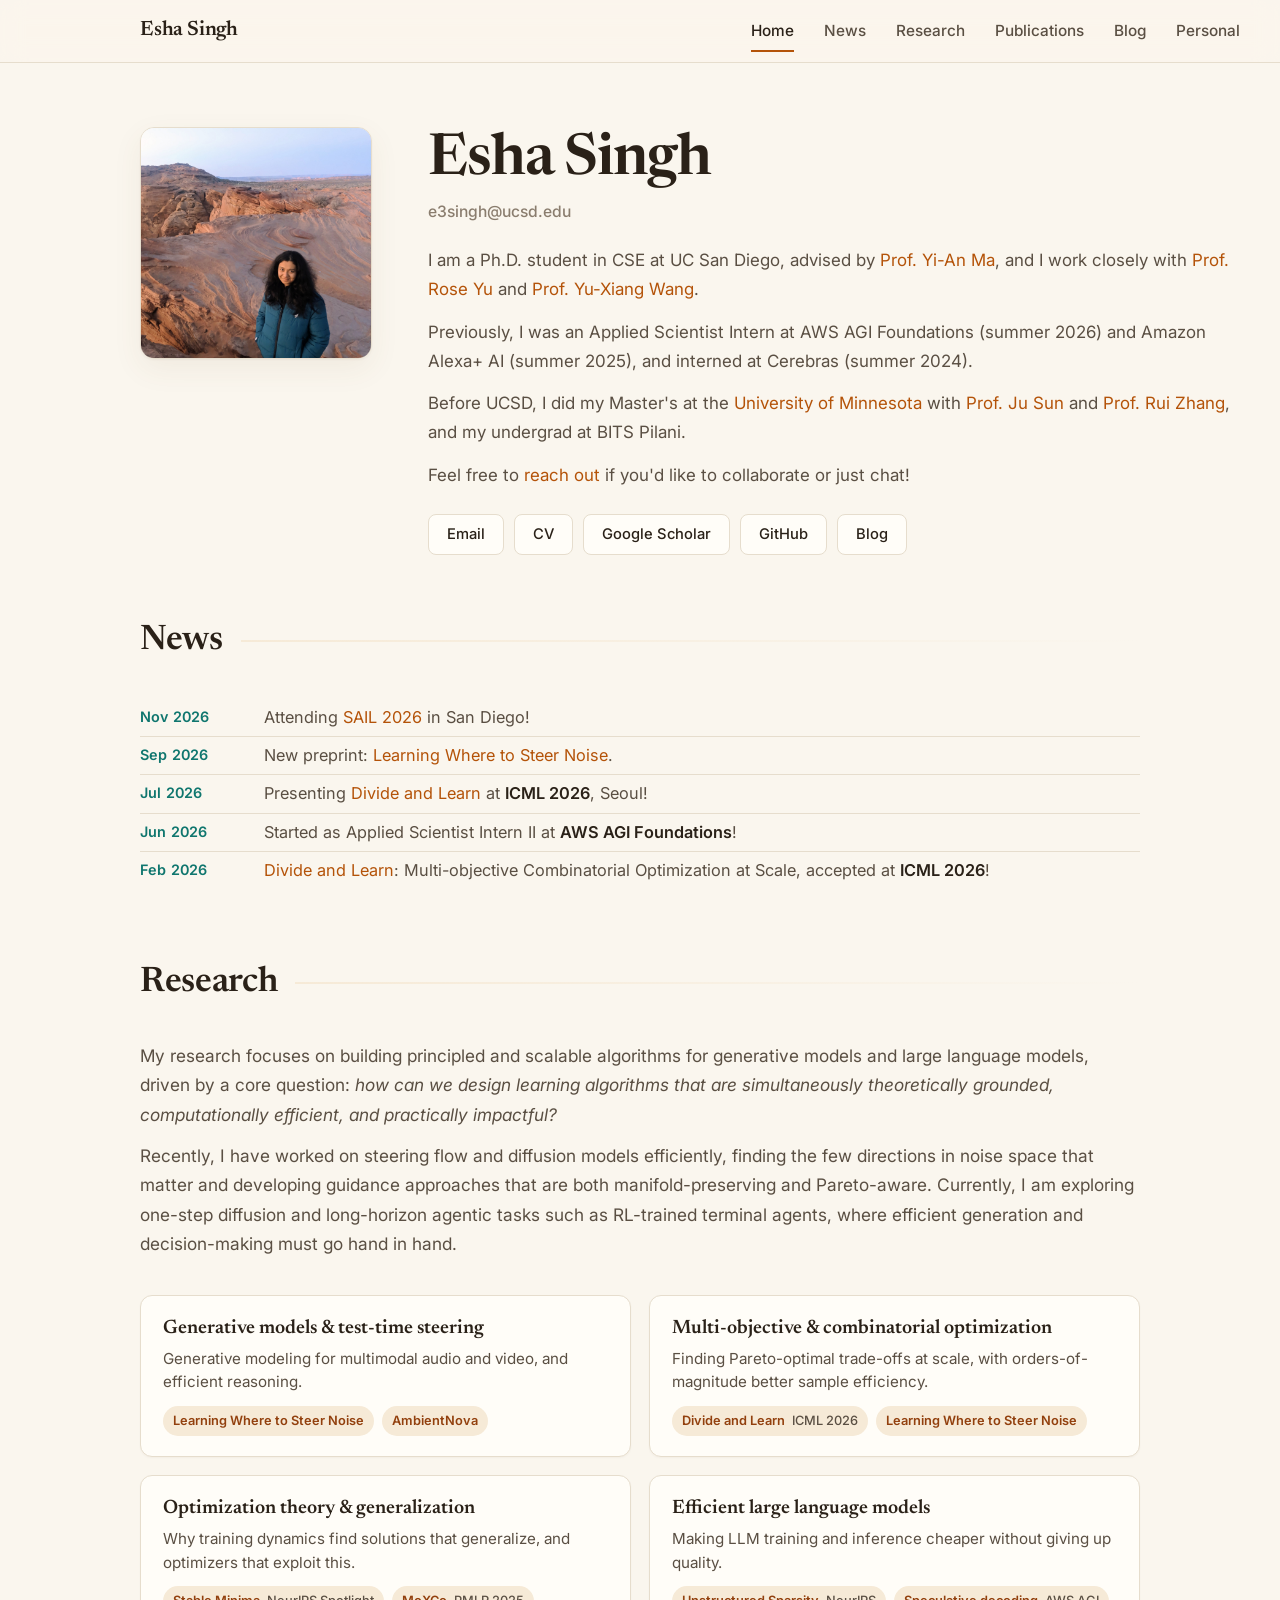
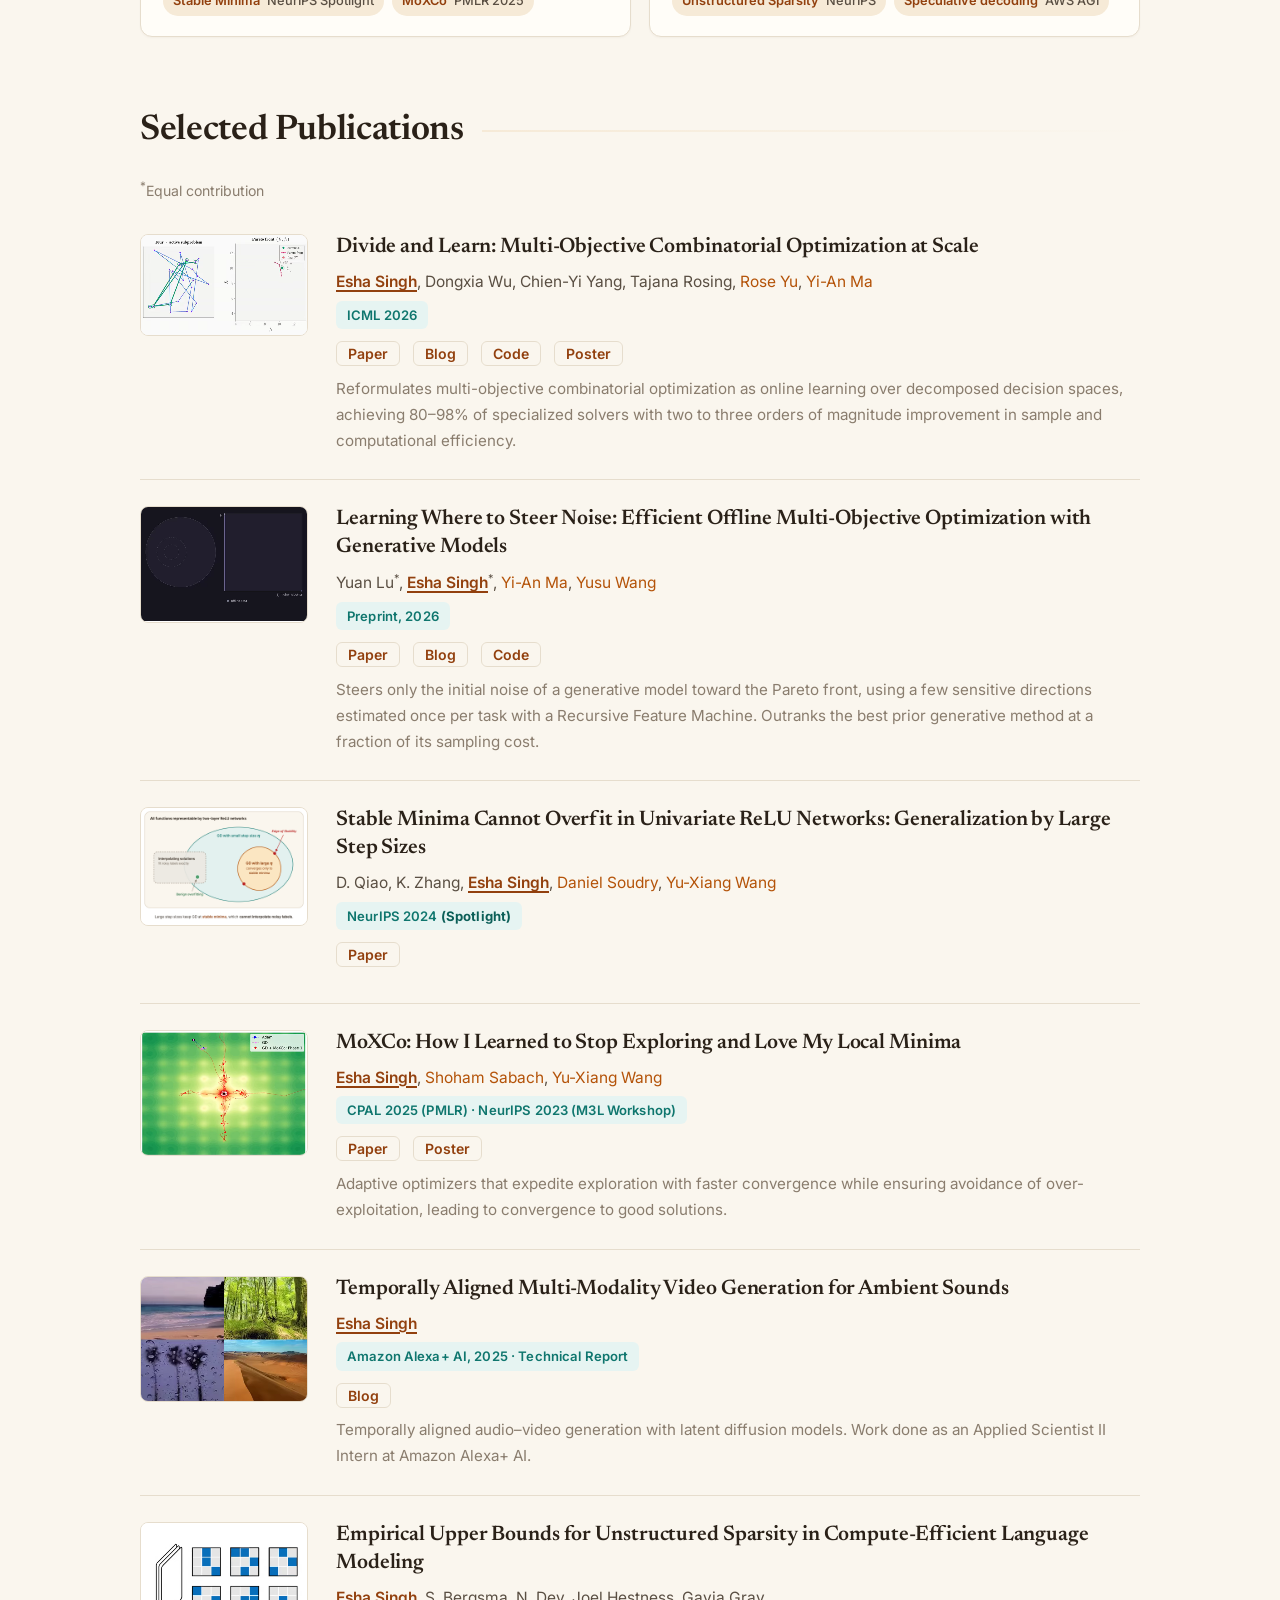
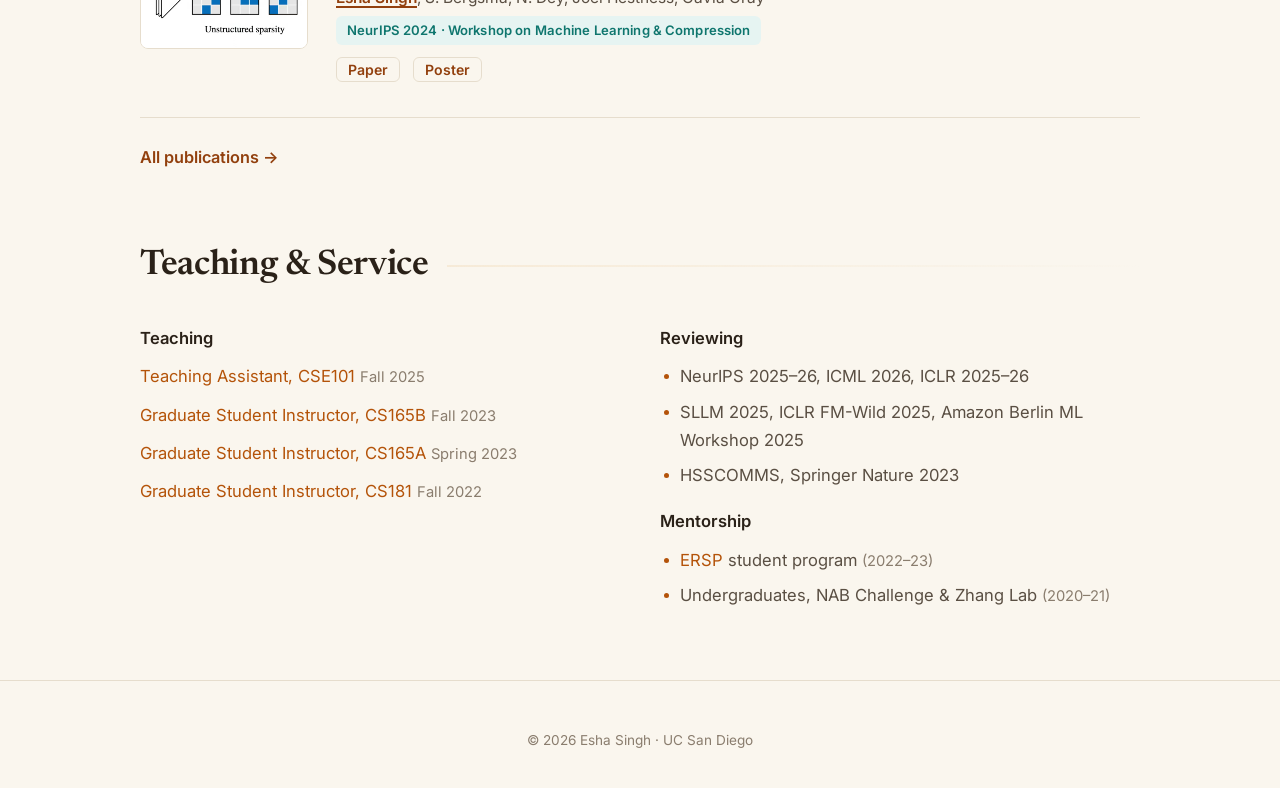
==== commit f2c4a800: "Add Learning Where to Steer Noise blog post" ====
--- a/index.html
+++ b/index.html
@@ -68,7 +68,7 @@
       <h2>News</h2>
       <div class="news-item">
         <span class="news-date">Nov 2026</span>
-        <span>Attending <a href="https://aiinstitutes.org/event/save-the-date-sail-2026/">SAIL 2026</a> (Summit for AI Institutes Leadership) in San Diego!</span>
+        <span>Attending <a href="https://aiinstitutes.org/event/save-the-date-sail-2026/">SAIL 2026</a> in San Diego!</span>
       </div>
       <div class="news-item">
         <span class="news-date">Sep 2026</span>
@@ -95,7 +95,7 @@
         My research focuses on building principled and scalable algorithms for generative models and large language models, driven by a core question: <em>how can we design learning algorithms that are simultaneously theoretically grounded, computationally efficient, and practically impactful?</em>
       </p>
       <p class="research-intro wide-p">
-        Recently, I have worked on steering flow and diffusion models efficiently, finding the few directions in noise space that matter and developing guidance approaches that are both manifold-preserving and Pareto-aware. Currently, I am exploring one-step diffusion and agentic problems, where efficient generation and decision-making must go hand in hand.
+        Recently, I have worked on steering flow and diffusion models efficiently, finding the few directions in noise space that matter and developing guidance approaches that are both manifold-preserving and Pareto-aware. Currently, I am exploring one-step diffusion and long-horizon agentic tasks such as RL-trained terminal agents, where efficient generation and decision-making must go hand in hand.
       </p>
       <div class="topics">
         <div class="topic">
@@ -153,12 +153,15 @@
       </div>
 
       <div class="paper" id="paper-steer">
-        <div class="paper-thumb"><div class="thumb-placeholder"><span>Noise-space<br>steering</span></div></div>
+        <div class="paper-thumb"><video class="thumb-video" poster="images/steer-thumb.jpg" autoplay muted loop playsinline preload="metadata" aria-label="Active-Subspace Noise Steering: noise is displaced once along a learned direction, and the same flow carries the designs toward the Pareto front">
+          <source src="images/steer-thumb.webm" type="video/webm">
+          <source src="images/steer-thumb.mp4" type="video/mp4">
+        </video></div>
         <div class="paper-info">
           <div class="paper-title"><a href="https://arxiv.org/abs/2609.38920">Learning Where to Steer Noise: Efficient Offline Multi-Objective Optimization with Generative Models</a></div>
           <div class="paper-authors">Yuan Lu<sup>*</sup>, <strong>Esha Singh</strong><sup>*</sup>, <a href="https://sites.google.com/view/yianma/home">Yi-An Ma</a>, <a href="http://yusu.belkin-wang.org/">Yusu Wang</a></div>
           <div class="paper-venue">Preprint, 2026</div>
-          <div class="paper-links"><a href="https://arxiv.org/abs/2609.38920">Paper</a> <!-- TODO: add blog link --></div>
+          <div class="paper-links"><a href="https://arxiv.org/abs/2609.38920">Paper</a> <a href="learning-where-to-steer/">Blog</a> <a href="https://github.com/yuan-lu-bryan/learning-where-to-steer">Code</a></div>
           <p class="paper-desc">Steers only the initial noise of a generative model toward the Pareto front, using a few sensitive directions estimated once per task with a Recursive Feature Machine. Outranks the best prior generative method at a fraction of its sampling cost.</p>
         </div>
       </div>
